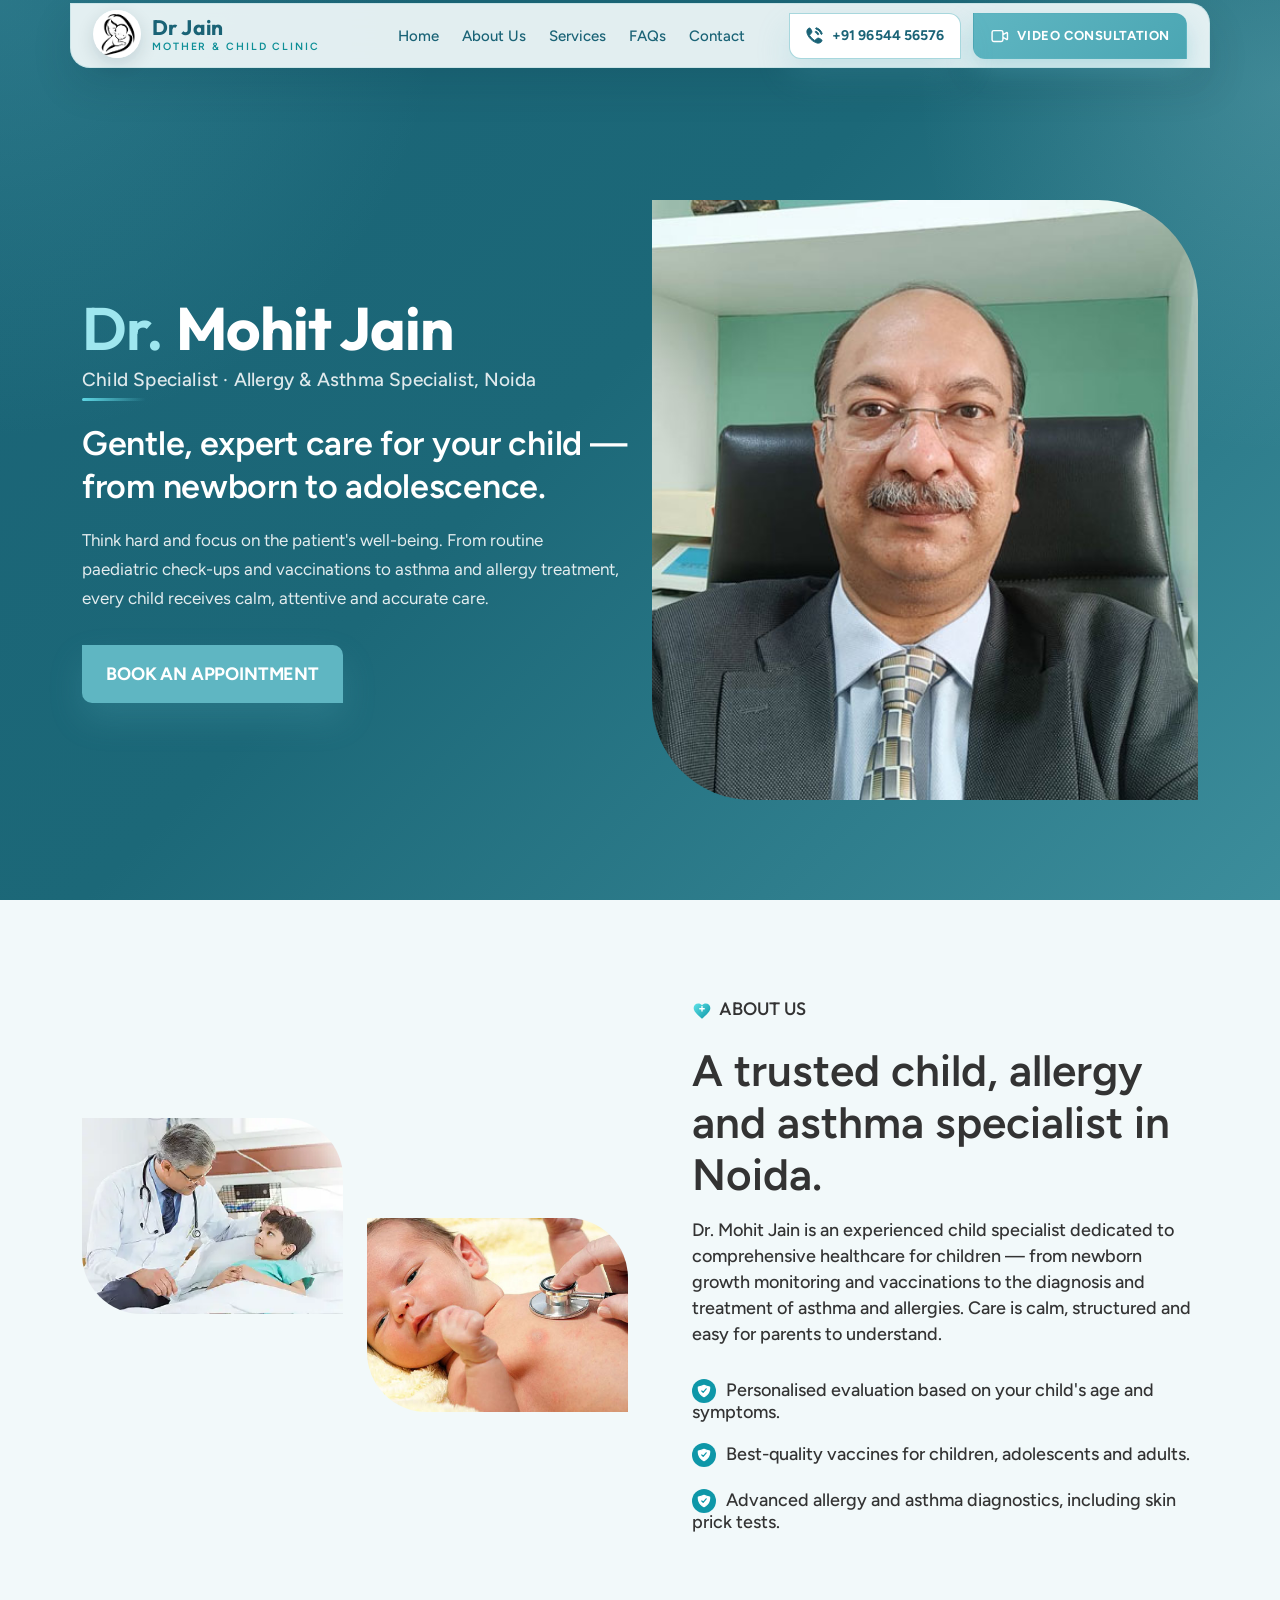
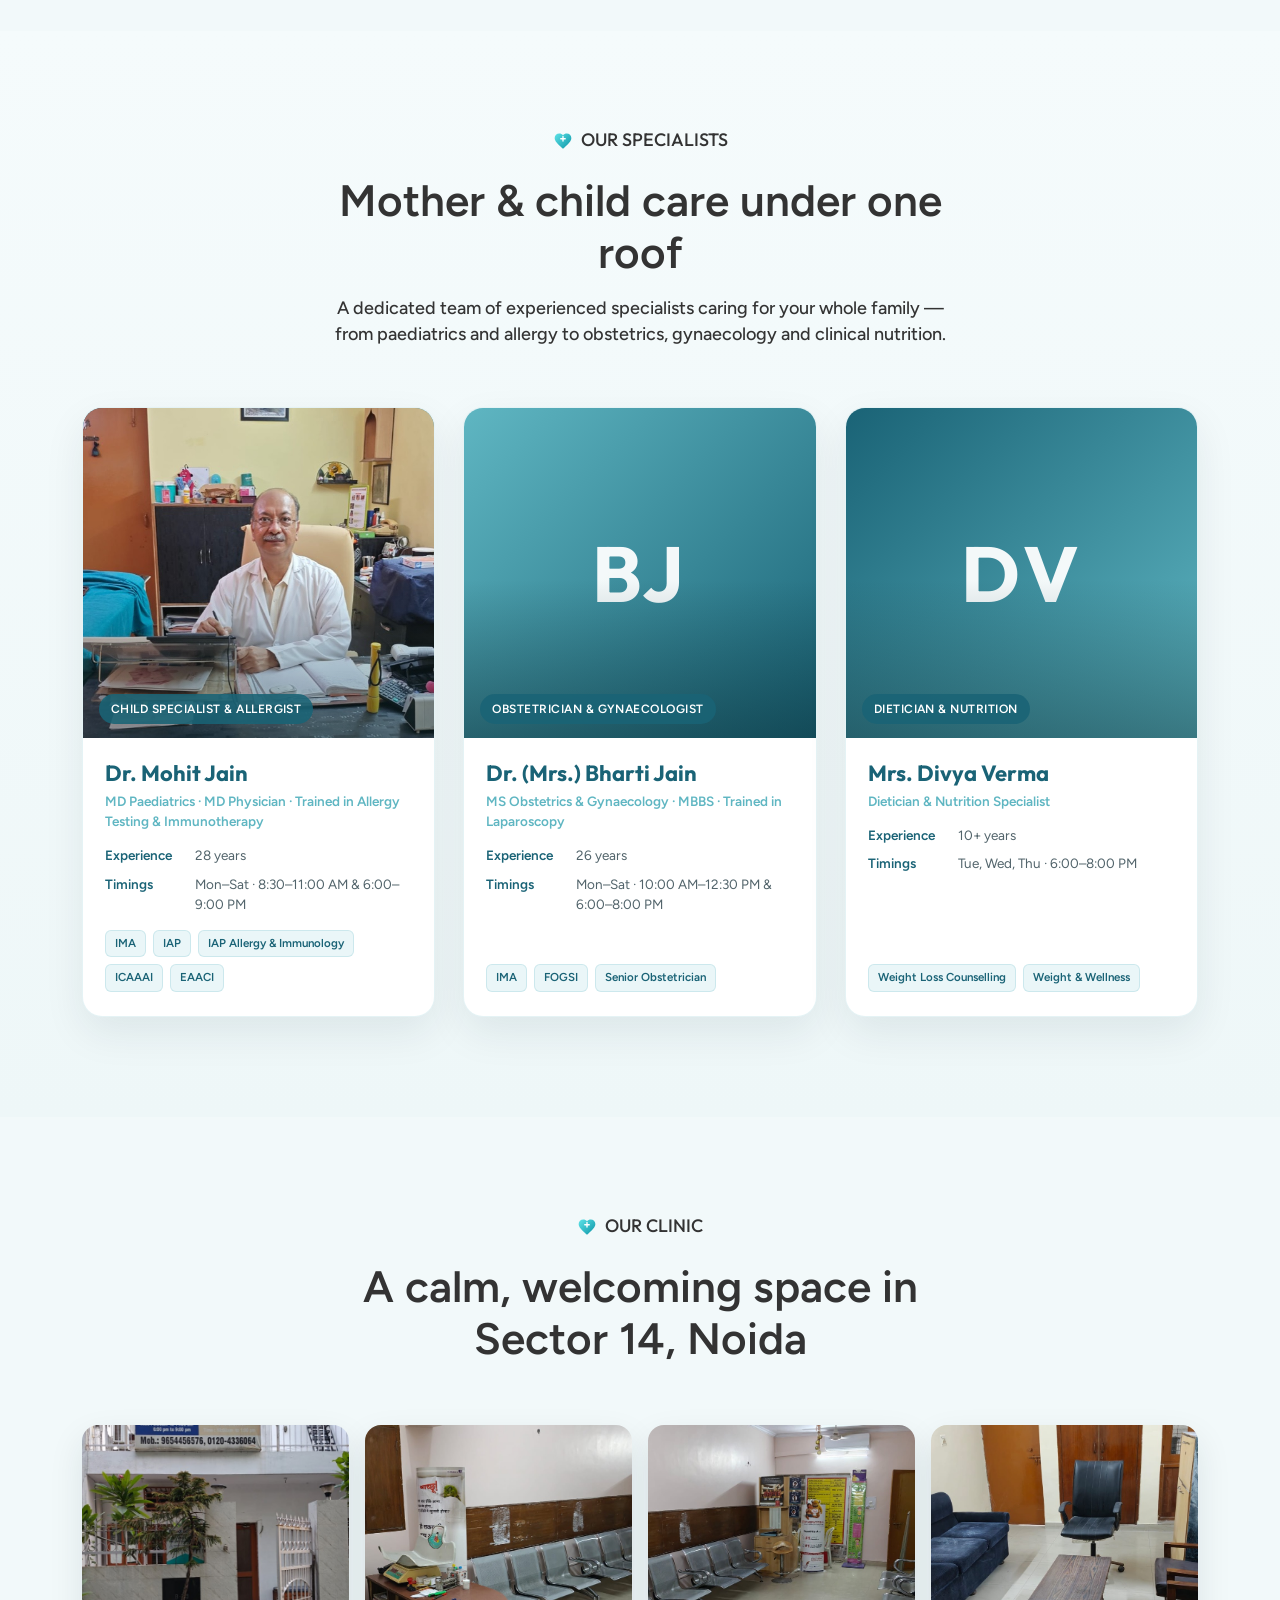
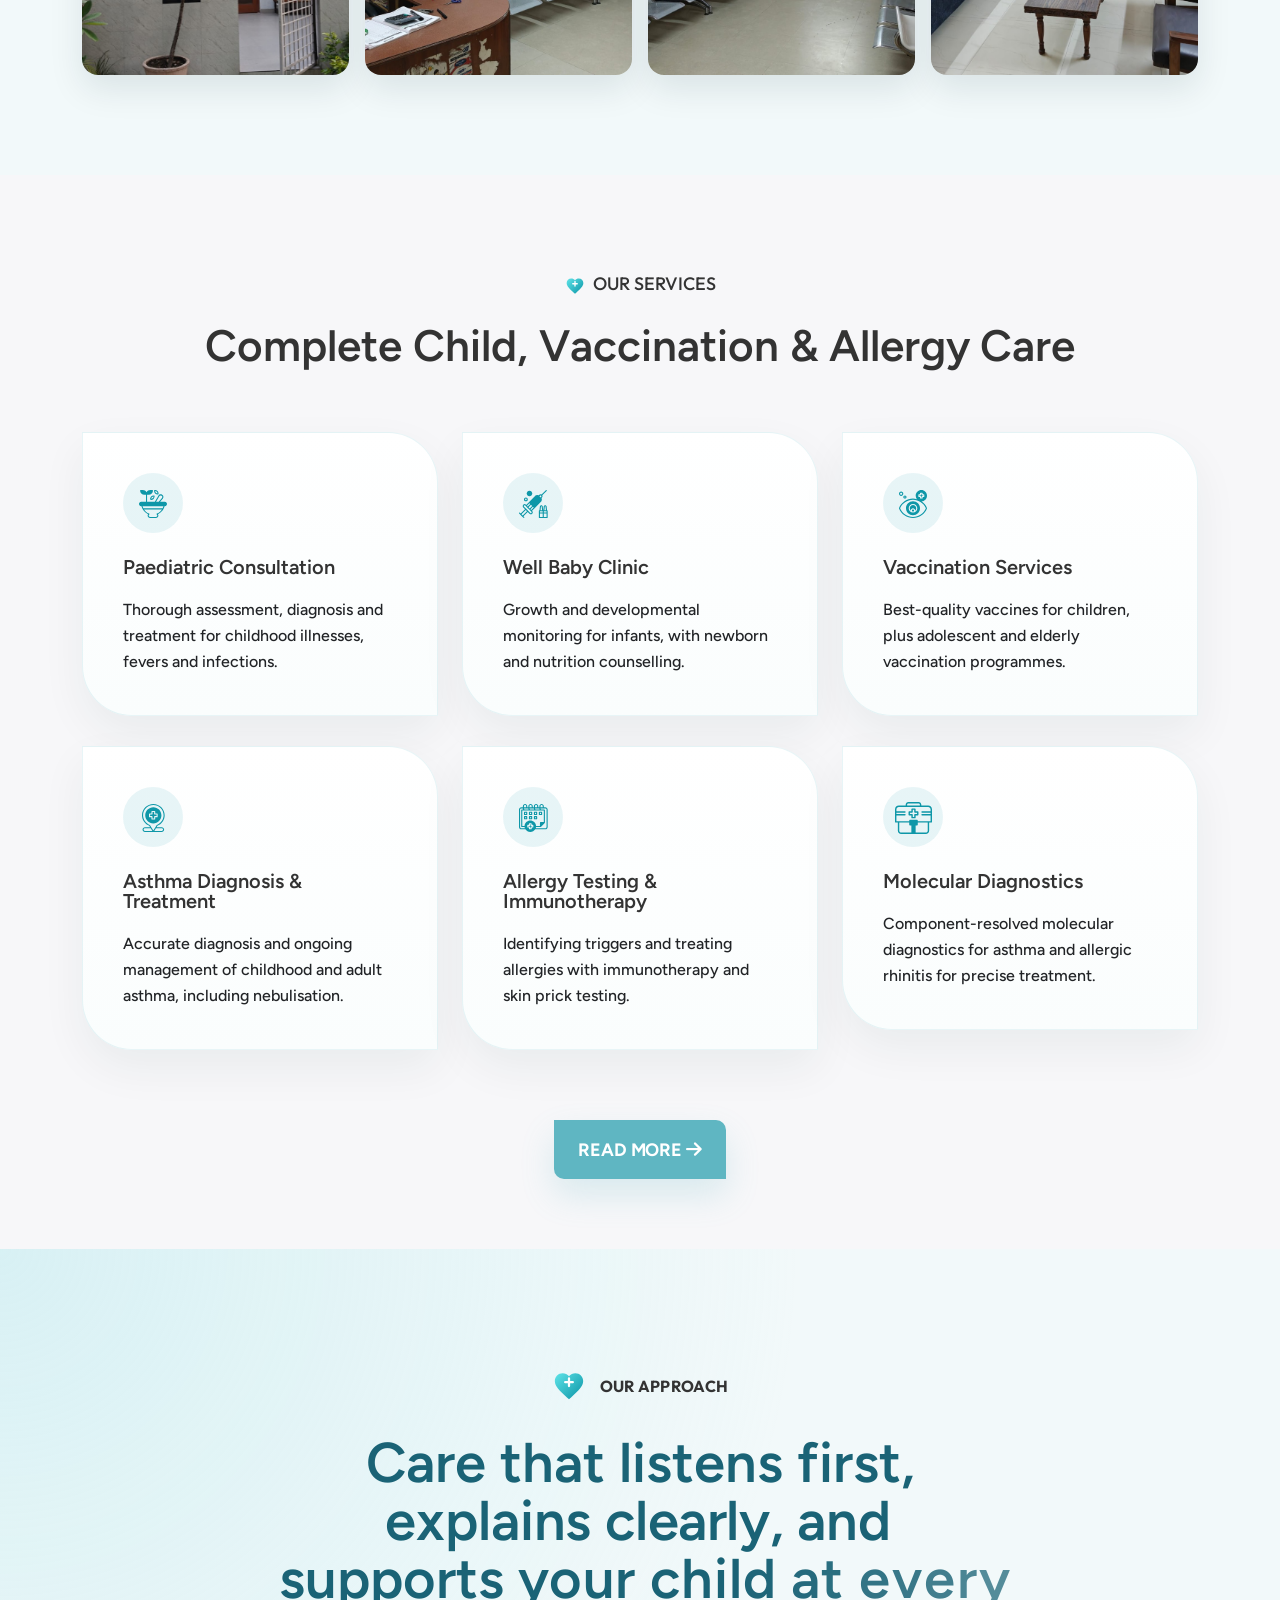
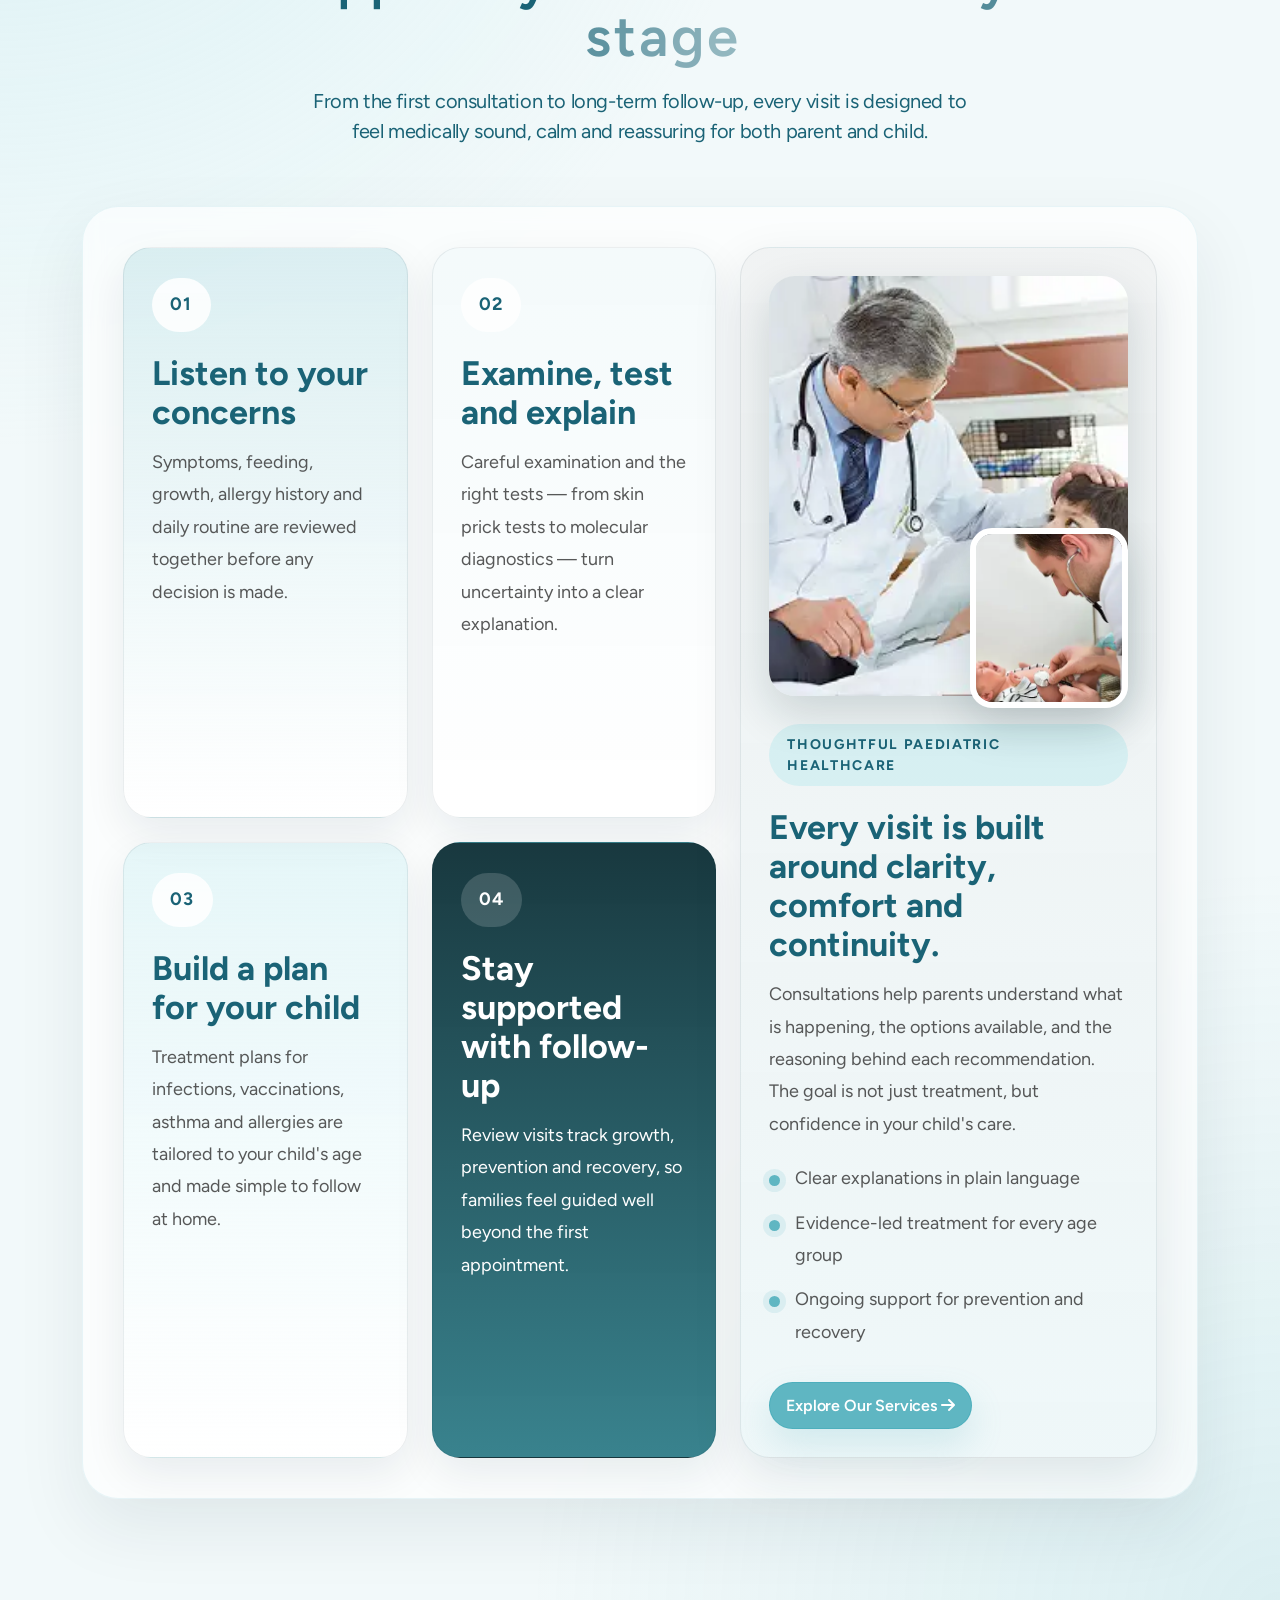
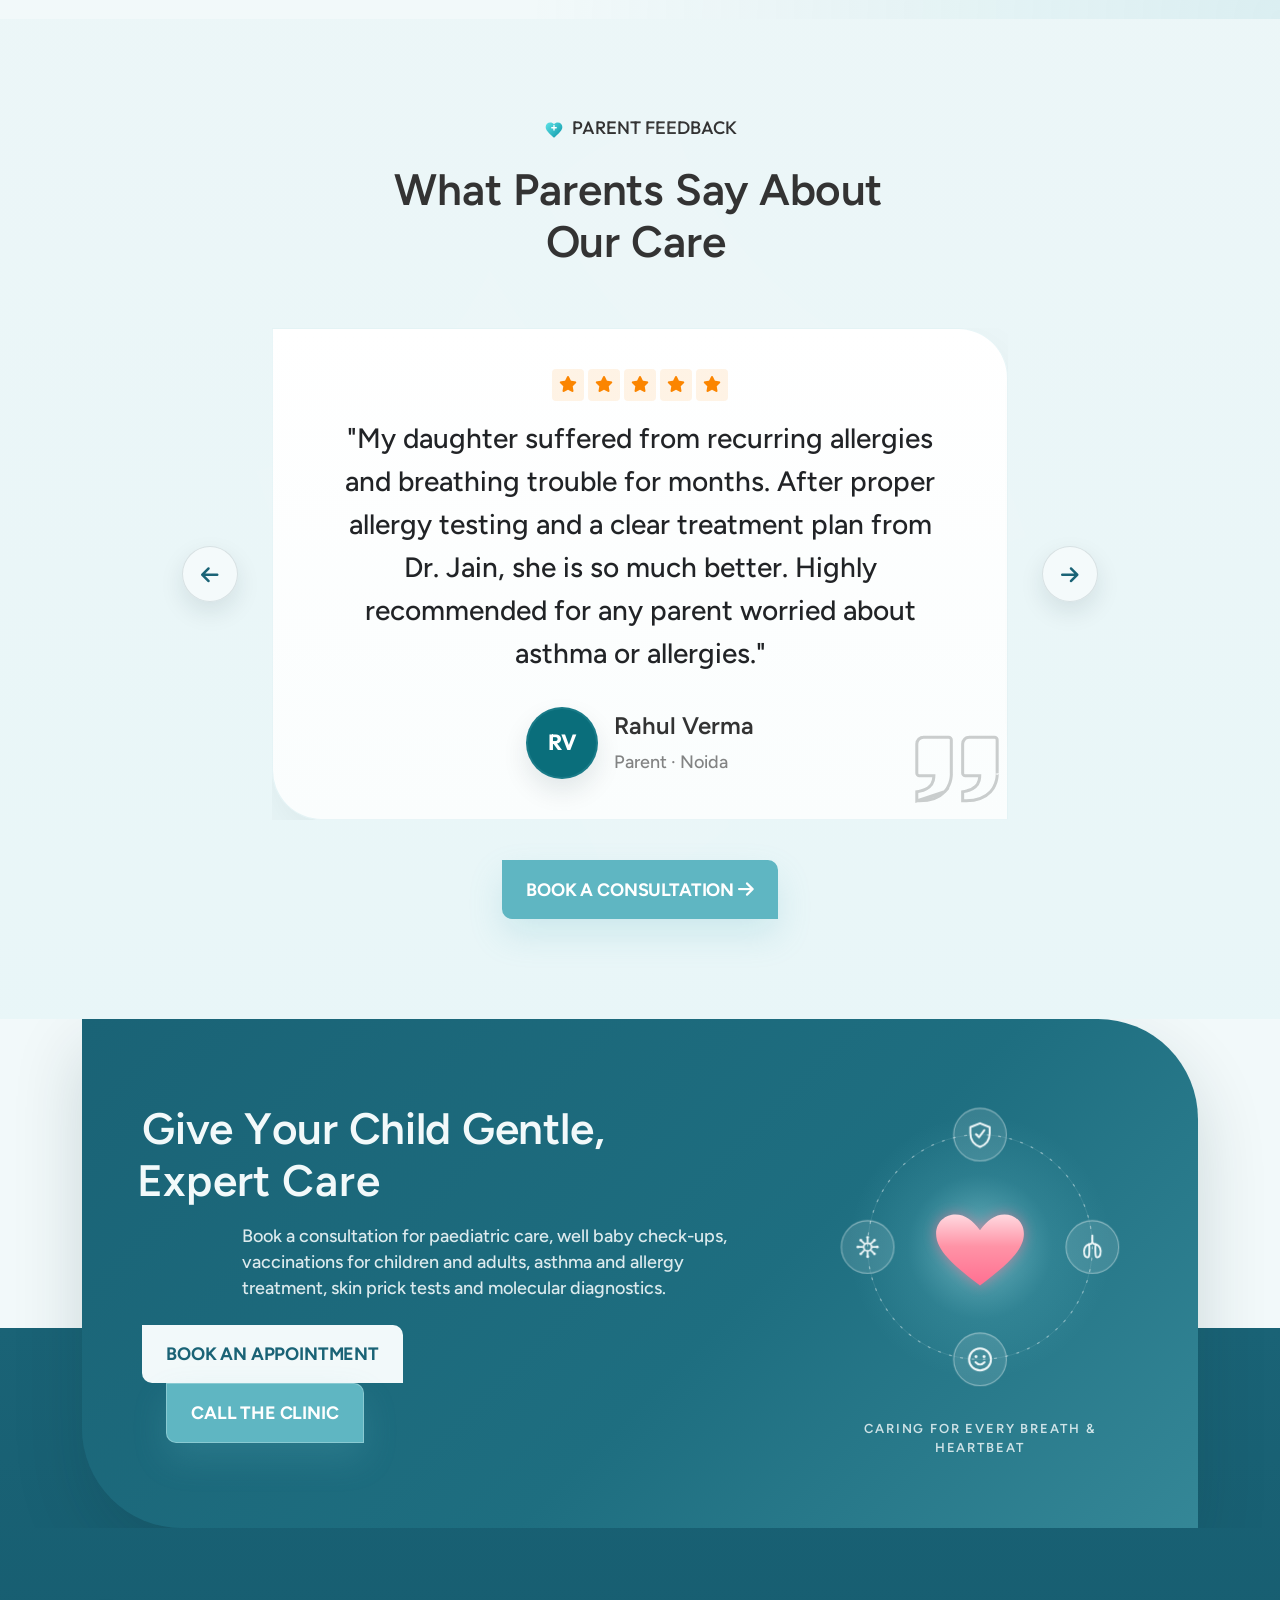
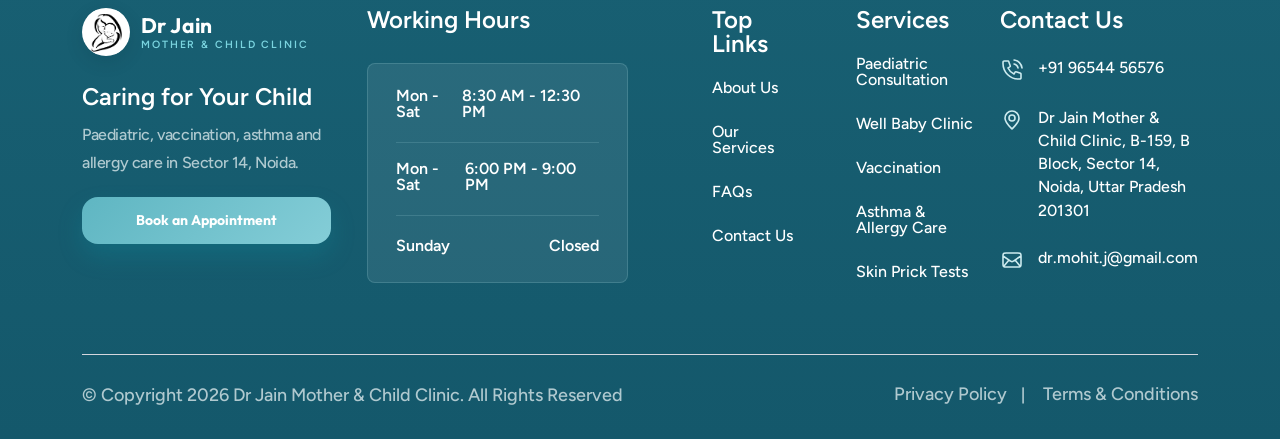
==== index.html @ f4f571fe "initial commit" ====
<!DOCTYPE html>
<html lang="en">

<head>
  <meta charset="UTF-8">
  <meta name="viewport" content="width=device-width, initial-scale=1.0">
  <title>Dr Jain Mother &amp; Child Clinic | Paediatric, Vaccination &amp; Allergy Care in Noida</title>
  <meta name="description" content="Dr Jain Mother &amp; Child Clinic, Sector 14 Noida — Dr. Mohit Jain, Child &amp; Allergy Specialist. Paediatric consultation, well baby clinic, child &amp; adult vaccination, asthma and allergy diagnosis, skin prick tests and molecular diagnostics.">

  <!--=====FAB ICON=======-->
  <link rel="icon" href="assets/img/logo/logo.jpeg" type="image/jpeg">

  <!--===== CSS LINK =======-->
  <link rel="stylesheet" href="assets/css/plugins/bootstrap.min.css">
  <link rel="stylesheet" href="assets/css/plugins/aos.css">
  <link rel="stylesheet" href="assets/css/plugins/fontawesome.css">
  <link rel="stylesheet" href="assets/css/plugins/magnific-popup.css">
  <link rel="stylesheet" href="assets/css/plugins/owlcarousel.min.css">
  <link rel="stylesheet" href="assets/css/plugins/sidebar.css">
  <link rel="stylesheet" href="assets/css/plugins/slick-slider.css">
  <link rel="stylesheet" href="assets/css/plugins/nice-select.css">
  <link rel="stylesheet" href="assets/css/plugins/swiper-bundle.css">
  <link rel="stylesheet" href="assets/css/main.css">

  <style>
    /* Refined hero typography (home page only) */
    .hero-header6--refined h5 {
      letter-spacing: 0.18em;
      opacity: 0.95;
    }
    .hero-name {
      display: block;
      margin: 0 0 6px;
      font-family: var(--ztc-family-font2), var(--ztc-family-font1);
      color: #ffffff;
      font-weight: 700;
      font-size: 60px;
      line-height: 1.05;
      letter-spacing: -1px;
    }
    .hero-name-prefix {
      font-weight: 600;
      color: #9fe7ef;
      margin-right: 0.22em;
    }
    .hero-name-tagline {
      display: block;
      margin: 0 0 4px;
      font-size: 19px;
      font-weight: 500;
      letter-spacing: 0.2px;
      color: rgba(255, 255, 255, 0.86);
    }
    .hero-accent-line {
      width: 64px;
      height: 3px;
      background: linear-gradient(90deg, #5fd6e3 0%, rgba(95, 214, 227, 0) 100%);
      border-radius: 3px;
      margin: 4px 0 22px;
    }
    .hero6-section-area .hero-header6 h2.hero-headline {
      font-size: 34px;
      line-height: 1.25;
      font-weight: 600;
      color: #ffffff;
      letter-spacing: -0.3px;
      max-width: 560px;
      margin-bottom: 18px;
    }
    .hero6-section-area .hero-header6 p.hero-mission {
      font-size: 17px;
      line-height: 1.7;
      color: rgba(255, 255, 255, 0.88);
      max-width: 540px;
      opacity: 1;
      font-weight: 400;
    }
    @media (max-width: 991px) {
      .hero-name { font-size: 48px; }
      .hero-name-tagline { font-size: 18px; }
      .hero6-section-area .hero-header6 h2.hero-headline { font-size: 30px; }
    }
    @media (max-width: 575px) {
      .hero-name { font-size: 40px; }
      .hero-name-tagline { font-size: 16px; }
      .hero6-section-area .hero-header6 h2.hero-headline { font-size: 27px; line-height: 1.3; }
    }

    /* Hide About Us clinic images on mobile/tablet (hero portrait stays visible) */
    @media (max-width: 991px) {
      .about-others-section-area .about-images-area6 {
        display: none !important;
      }
    }
  </style>

  <!--=====  JS SCRIPT LINK =======-->
  <script src="assets/js/plugins/jquery-3-7-1.min.js"></script>
</head>

<body>

  <!--===== PRELOADER STARTS =======-->
  <div class="cs_preloader">
    <div class="cs_preloader_in" aria-label="Loading">
      <div class="cs_loader_logo_wrap">
        <span class="cs_loader_ring cs_loader_ring_one"></span>
        <span class="cs_loader_ring cs_loader_ring_two"></span>
        <div class="cs_loader_logo_box">
          <img src="assets/img/logo/logo.jpeg" alt="Dr Jain Mother & Child Clinic logo">
        </div>
      </div>
      <div class="cs_loader_signature" aria-hidden="true">
        <span class="cs_loader_signature_bar cs_loader_signature_bar_one"></span>
        <span class="cs_loader_signature_bar cs_loader_signature_bar_two"></span>
        <span class="cs_loader_signature_bar cs_loader_signature_bar_three"></span>
        <span class="cs_loader_signature_bar cs_loader_signature_bar_four"></span>
        <span class="cs_loader_signature_bar cs_loader_signature_bar_five"></span>
      </div>
      <div class="cs_loader_text">Loading<span></span></div>
    </div>
  </div>
  <!--===== PRELOADER ENDS =======-->

  <!--===== PROGRESS STARTS=======-->
  <div class="paginacontainer">
    <div class="progress-wrap">
      <svg class="progress-circle svg-content" width="100%" height="100%" viewBox="-1 -1 102 102">
        <path d="M50,1 a49,49 0 0,1 0,98 a49,49 0 0,1 0,-98" />
      </svg>
    </div>
  </div>
  <!--===== PROGRESS ENDS=======-->

  <!--=====HEADER START=======-->
  <header class="homepage6-body">
    <div id="vl-header-sticky" class="vl-header-area vl-transparent-header">
      <div class="container">
        <div class="row align-items-center row-bg1">
          <div class="col-lg-2 col-md-6 col-6">
            <div class="vl-logo">
              <a href="index.html" class="djmc-brand"><span class="djmc-brand-mark"><img src="assets/img/logo/logo.jpeg" alt="Dr Jain Mother & Child Clinic"></span><span class="djmc-brand-text"><strong>Dr Jain</strong><small>Mother &amp; Child Clinic</small></span></a>
            </div>
          </div>
          <div class="col-lg-7 d-none d-lg-block">
            <div class="vl-main-menu text-center">
              <nav class="vl-mobile-menu-active">
                <ul>
                  <li class="has-dropdown">
                    <a href="index.html">Home</a>
                  </li>
                  <li class="has-dropdown">
                    <a href="about.html">About Us</a>
                  </li>
                  <li class="has-dropdown">
                    <a href="services.html">Services</a>
                  </li>
                  <li class="has-dropdown">
                    <a href="faq.html">FAQs</a>
                  </li>
                  <li class="has-dropdown">
                    <a href="contact.html">Contact</a>
                  </li>
                </ul>
              </nav>
            </div>
          </div>
          <div class="col-lg-3 col-md-6 col-6">
            <div class="vl-hero-btn d-none d-lg-block text-end">
              <div class="btn-area1">
                <a href="contact.html" class="vl-btn-video" aria-label="Book a Video Consultation" title="Book a Video Consultation"><svg xmlns="http://www.w3.org/2000/svg" width="20" height="20" viewBox="0 0 24 24" fill="none"><path d="M15.5 10.5l4.4-2.55c.46-.27 1.05.06 1.05.6v6.9c0 .54-.59.87-1.05.6L15.5 13.5m-11 5h9a2 2 0 0 0 2-2v-9a2 2 0 0 0-2-2h-9a2 2 0 0 0-2 2v9a2 2 0 0 0 2 2Z" stroke="currentColor" stroke-width="1.7" stroke-linecap="round" stroke-linejoin="round"/></svg><span class="vl-btn-video-txt">Video Consultation</span></a>
                <a href="tel:+919654456576" class="vl-btn7"><svg xmlns="http://www.w3.org/2000/svg" width="20"
                    height="20" viewBox="0 0 20 20" fill="none">
                    <g clip-path="url(#clip0_5832_90599)">
                      <path
                        d="M4.32688 1.17695C4.79912 1.27456 5.1752 1.59185 5.40887 2.01104L6.15321 3.34641C6.42738 3.83825 6.65811 4.25215 6.80878 4.61195C6.96862 4.99364 7.06355 5.37002 7.02016 5.78615C6.97676 6.20229 6.80622 6.55099 6.57107 6.89148C6.3494 7.21245 6.03823 7.56985 5.66848 7.99454L4.57431 9.25135C4.37824 9.4766 4.2802 9.58919 4.27124 9.72994C4.26228 9.87069 4.34263 9.99094 4.50333 10.2314C5.87299 12.2806 7.71894 14.1272 9.76983 15.498C10.0103 15.6587 10.1305 15.739 10.2712 15.7301C10.412 15.7211 10.5247 15.6231 10.7498 15.427L12.0067 14.3328C12.4314 13.963 12.7888 13.6519 13.1098 13.4302C13.4502 13.195 13.799 13.0245 14.2151 12.9811C14.6312 12.9377 15.0077 13.0327 15.3893 13.1925C15.7491 13.3432 16.163 13.5739 16.6547 13.848L17.9902 14.5924C18.4094 14.8261 18.7267 15.2022 18.8243 15.6744C18.9229 16.1515 18.7775 16.6312 18.4562 17.0254C17.2904 18.4557 15.4227 19.3664 13.4633 18.9711C12.259 18.7282 11.0707 18.3234 9.63342 17.4992C6.74558 15.843 4.15636 13.2524 2.50212 10.3679C1.67786 8.9306 1.2731 7.74232 1.03015 6.53794C0.634898 4.57858 1.54559 2.71085 2.9759 1.5451C3.37009 1.22381 3.84971 1.07834 4.32688 1.17695Z"
                        fill="white" />
                      <path fill-rule="evenodd" clip-rule="evenodd"
                        d="M11.3045 1.54C11.432 1.0978 11.894 0.842779 12.3362 0.970388C15.559 1.90041 18.0973 4.43862 19.0275 7.66132C19.155 8.1035 18.9 8.56545 18.4579 8.69304C18.0157 8.8207 17.5537 8.5657 17.4261 8.1235C16.6548 5.45101 14.5466 3.34295 11.874 2.57171C11.4319 2.4441 11.1769 1.98219 11.3045 1.54ZM10.793 5.47187C10.973 5.04825 11.4622 4.85066 11.8859 5.03055C13.2706 5.6186 14.3793 6.72725 14.9673 8.11199C15.1472 8.53562 14.9496 9.02487 14.526 9.20479C14.1024 9.38462 13.6131 9.18704 13.4332 8.76345C13.014 7.77614 12.2217 6.9839 11.2344 6.56463C10.8108 6.38474 10.6132 5.8955 10.793 5.47187Z"
                        fill="white" />
                    </g>
                    <defs>
                      <clipPath id="clip0_5832_90599">
                        <rect width="20" height="20" fill="white" />
                      </clipPath>
                    </defs>
                  </svg>+91 96544 56576</a>
              </div>
            </div>
            <div class="vl-header-action-item d-block d-lg-none">
              <button type="button" class="vl-offcanvas-toggle">
                <i class="fa-solid fa-bars-staggered"></i>
              </button>
            </div>
          </div>
        </div>
      </div>
    </div>
  </header>

  <div class="header-search-form-wrapper">
    <div class="tx-search-close tx-close"><i class="fa-solid fa-xmark"></i></div>
    <div class="header-search-container">
      <form role="search" class="search-form">
        <input type="search" class="search-field" placeholder="Search..." value="" name="s">
        <button type="submit" class="search-submit"><svg xmlns="http://www.w3.org/2000/svg" width="19" height="18"
            viewBox="0 0 19 18" fill="none">
            <path
              d="M14.3865 12.4626L17.5986 15.6746L16.5379 16.7353L13.3259 13.5233C12.171 14.4473 10.7063 15 9.11328 15C5.38728 15 2.36328 11.976 2.36328 8.25C2.36328 4.524 5.38728 1.5 9.11328 1.5C12.8393 1.5 15.8633 4.524 15.8633 8.25C15.8633 9.843 15.3105 11.3077 14.3865 12.4626ZM12.8818 11.9061C13.7989 10.9609 14.3633 9.6717 14.3633 8.25C14.3633 5.34938 12.0139 3 9.11328 3C6.21266 3 3.86328 5.34938 3.86328 8.25C3.86328 11.1506 6.21266 13.5 9.11328 13.5C10.535 13.5 11.8242 12.9356 12.7694 12.0185L12.8818 11.9061Z"
              fill="#06030E" />
          </svg></button>
      </form>
    </div>
  </div>
  <div class="body-overlay"></div>
  <!--=====HEADER END =======-->

  <!--===== MOBILE HEADER STARTS =======-->
  <div class="homepage6-body">
    <div class="vl-offcanvas">
      <div class="vl-offcanvas-wrapper">
        <div class="vl-offcanvas-header d-flex justify-content-between align-items-center mb-90">
          <div class="vl-offcanvas-logo">
            <a href="index.html" class="djmc-brand"><span class="djmc-brand-mark"><img src="assets/img/logo/logo.jpeg" alt="Dr Jain Mother & Child Clinic"></span><span class="djmc-brand-text"><strong>Dr Jain</strong><small>Mother &amp; Child Clinic</small></span></a>
          </div>
          <div class="vl-offcanvas-close">
            <button class="vl-offcanvas-close-toggle"><i class="fa-solid fa-xmark"></i></button>
          </div>
        </div>

        <div class="vl-offcanvas-menu d-lg-none mb-40">
          <nav></nav>
        </div>

        <div class="space20"></div>
        <div class="vl-offcanvas-info">
          <h3 class="vl-offcanvas-sm-title">Contact Us</h3>
          <div class="space20"></div>
          <span><a href="mailto:dr.mohit.j@gmail.com"><i class="fa-regular fa-envelope"></i> dr.mohit.j@gmail.com</a></span>
          <span><a href="tel:+919654456576"><i class="fa-solid fa-phone"></i> +91 96544 56576</a></span>
          <span><a href="#"><i class="fa-solid fa-location-dot"></i> B-159, B Block, Sector 14, Noida, Uttar Pradesh 201301</a></span>
        </div>
        <div class="jyoti-community-card">
          <h3>Book an Appointment</h3>
          <p>Caring paediatric, vaccination and allergy treatment for your family.</p>
          <a href="contact.html" class="jyoti-community-btn">Schedule a Visit</a>
        </div>
      </div>
    </div>
    <div class="vl-offcanvas-overlay"></div>
  </div>
  <!--===== MOBILE HEADER STARTS =======-->

  <!--===== HERO AREA STARTS =======-->
  <div class="hero6-section-area">
    <div class="container">
      <div class="row align-items-center">
        <div class="col-lg-6">
          <div class="hero-header6 hero-header6--refined">
            <h1 class="hero-name" data-aos="fade-up" data-aos-duration="800">
              <span class="hero-name-prefix">Dr.</span>Mohit Jain
            </h1>
            <span class="hero-name-tagline" data-aos="fade-up" data-aos-duration="850">Child Specialist · Allergy &amp; Asthma Specialist, Noida</span>
            <div class="hero-accent-line" data-aos="fade-right" data-aos-duration="900"></div>
            <h2 class="hero-headline text-anime-style-3">Gentle, expert care for your child — from newborn to adolescence.</h2>
            <p class="hero-mission" data-aos="fade-left" data-aos-duration="900">Think hard and focus on the patient's well-being. From routine paediatric check-ups and vaccinations to asthma and allergy treatment, every child receives calm, attentive and accurate care.</p>
            <div class="space32"></div>
            <div class="btn-area1" data-aos="fade-left" data-aos-duration="1000">
              <a href="contact.html" class="vl-btn7">Book an Appointment</a>
            </div>
          </div>
        </div>

        <div class="col-lg-6">
          <div class="hero-shape-area">
            <img src="assets/img/elements/elements25.png" alt="" class="elements25">
            <div class="hero8-single-image">
              <img src="assets/img/all-images/dr-jain/about1.webp" alt="Dr. Mohit Jain — Child &amp; Allergy Specialist, Noida" style="height:600px; width:100%; object-fit:cover; object-position:center top; border-radius:0 100px 0 100px;">
            </div>
          </div>
        </div>
      </div>
    </div>
  </div>
  <!--===== HERO AREA ENDS =======-->

  <!--===== ABOUT AREA STARTS =======-->
  <div class="about-others-section-area sp1">
    <div class="container">
      <div class="row align-items-center">
        <div class="col-lg-6">
          <div class="about-images-area6">
            <div class="row">
              <div class="col-lg-6 col-md-6">
                <div class="img1">
                  <div class="img reveal">
                    <img src="assets/img/all-images/dr-jain/img2.webp" alt="Dr. Mohit Jain reassuring a young patient">
                  </div>
                </div>
              </div>

              <div class="col-lg-6 col-md-6">
                <div class="space100"></div>
                <div class="img2 reveal image-anime">
                  <img src="assets/img/all-images/dr-jain/service2.webp" alt="Newborn examination at the well baby clinic">
                </div>
              </div>
            </div>
          </div>
        </div>
        <div class="col-lg-6">
          <div class="heading6">
            <h5 class="vl-section-subtitle"><img src="assets/img/icons/section-mark.svg" alt=""> About Us</h5>
            <div class="space24"></div>
            <h2 class="vl-section-title text-anime-style-3">A trusted child, allergy and asthma specialist in Noida.</h2>
            <div class="space16"></div>
            <p data-aos="fade-left" data-aos-duration="900">Dr. Mohit Jain is an experienced child specialist dedicated
              to comprehensive healthcare for children — from newborn growth monitoring and vaccinations to the
              diagnosis and treatment of asthma and allergies. Care is calm, structured and easy for parents to
              understand.</p>
            <div class="space10"></div>
            <ul data-aos="fade-left" data-aos-duration="1000">
              <li><img src="assets/img/icons/about-icons1.svg" alt=""> Personalised evaluation based on your child's
                age and symptoms.</li>
              <li><img src="assets/img/icons/about-icons1.svg" alt=""> Best-quality vaccines for children, adolescents
                and adults.</li>
              <li><img src="assets/img/icons/about-icons1.svg" alt=""> Advanced allergy and asthma diagnostics, including
                skin prick tests.</li>
            </ul>
          </div>
        </div>
      </div>
    </div>
  </div>
  <!--===== ABOUT AREA ENDS =======-->

  <!--===== OUR SPECIALISTS STARTS =======-->
  <div class="djmc-team-section sp1">
    <div class="container">
      <div class="row">
        <div class="col-lg-7 m-auto">
          <div class="heading6 text-center space-margin60">
            <h5 class="vl-section-subtitle"><img src="assets/img/icons/section-mark.svg" alt=""> Our Specialists</h5>
            <div class="space24"></div>
            <h2 class="vl-section-title text-anime-style-3">Mother &amp; child care under one roof</h2>
            <div class="space16"></div>
            <p data-aos="fade-up" data-aos-duration="900">A dedicated team of experienced specialists caring for your whole family — from paediatrics and allergy to obstetrics, gynaecology and clinical nutrition.</p>
          </div>
        </div>
      </div>
      <div class="djmc-team-grid">
        <div class="djmc-team-card" data-aos="fade-up" data-aos-duration="700">
          <div class="djmc-team-media">
            <img src="assets/img/all-images/dr-jain/team/dr-mohit-jain.jpg" alt="Dr. Mohit Jain — Senior Child Specialist &amp; Allergist, Noida">
            <span class="djmc-team-role">Child Specialist &amp; Allergist</span>
          </div>
          <div class="djmc-team-body">
            <h4>Dr. Mohit Jain</h4>
            <p class="djmc-team-qual">MD Paediatrics · MD Physician · Trained in Allergy Testing &amp; Immunotherapy</p>
            <div class="djmc-team-meta">
              <div><strong>Experience</strong><span>28 years</span></div>
              <div><strong>Timings</strong><span>Mon–Sat · 8:30–11:00 AM &amp; 6:00–9:00 PM</span></div>
            </div>
            <div class="djmc-team-chips">
              <span>IMA</span><span>IAP</span><span>IAP Allergy &amp; Immunology</span><span>ICAAAI</span><span>EAACI</span>
            </div>
          </div>
        </div>

        <div class="djmc-team-card djmc-team-card--alt" data-aos="fade-up" data-aos-duration="850">
          <div class="djmc-team-media">
            <div class="djmc-team-monogram"><span>BJ</span></div>
            <span class="djmc-team-role">Obstetrician &amp; Gynaecologist</span>
          </div>
          <div class="djmc-team-body">
            <h4>Dr. (Mrs.) Bharti Jain</h4>
            <p class="djmc-team-qual">MS Obstetrics &amp; Gynaecology · MBBS · Trained in Laparoscopy</p>
            <div class="djmc-team-meta">
              <div><strong>Experience</strong><span>26 years</span></div>
              <div><strong>Timings</strong><span>Mon–Sat · 10:00 AM–12:30 PM &amp; 6:00–8:00 PM</span></div>
            </div>
            <div class="djmc-team-chips">
              <span>IMA</span><span>FOGSI</span><span>Senior Obstetrician</span>
            </div>
          </div>
        </div>

        <div class="djmc-team-card" data-aos="fade-up" data-aos-duration="1000">
          <div class="djmc-team-media">
            <div class="djmc-team-monogram"><span>DV</span></div>
            <span class="djmc-team-role">Dietician &amp; Nutrition</span>
          </div>
          <div class="djmc-team-body">
            <h4>Mrs. Divya Verma</h4>
            <p class="djmc-team-qual">Dietician &amp; Nutrition Specialist</p>
            <div class="djmc-team-meta">
              <div><strong>Experience</strong><span>10+ years</span></div>
              <div><strong>Timings</strong><span>Tue, Wed, Thu · 6:00–8:00 PM</span></div>
            </div>
            <div class="djmc-team-chips">
              <span>Weight Loss Counselling</span><span>Weight &amp; Wellness</span>
            </div>
          </div>
        </div>
      </div>
    </div>
  </div>
  <!--===== OUR SPECIALISTS ENDS =======-->

  <!--===== OUR CLINIC GALLERY STARTS =======-->
  <div class="sp1">
    <div class="container">
      <div class="row">
        <div class="col-lg-7 m-auto">
          <div class="heading6 text-center space-margin60">
            <h5 class="vl-section-subtitle"><img src="assets/img/icons/section-mark.svg" alt=""> Our Clinic</h5>
            <div class="space24"></div>
            <h2 class="vl-section-title text-anime-style-3">A calm, welcoming space in Sector 14, Noida</h2>
          </div>
        </div>
      </div>
      <div class="djmc-gallery-grid">
        <div class="djmc-gallery-item" data-aos="zoom-in" data-aos-duration="700"><img src="assets/img/all-images/dr-jain/clinic/clinic-building.jpg" alt="Dr Jain Mother &amp; Child Clinic building in Sector 14, Noida"></div>
        <div class="djmc-gallery-item" data-aos="zoom-in" data-aos-duration="800"><img src="assets/img/all-images/dr-jain/clinic/clinic-reception.jpg" alt="Clinic reception and consultation desk"></div>
        <div class="djmc-gallery-item" data-aos="zoom-in" data-aos-duration="900"><img src="assets/img/all-images/dr-jain/clinic/clinic-waiting.jpg" alt="Comfortable patient waiting area"></div>
        <div class="djmc-gallery-item" data-aos="zoom-in" data-aos-duration="1000"><img src="assets/img/all-images/dr-jain/clinic/clinic-consult.jpg" alt="Consultation room at the clinic"></div>
      </div>
    </div>
  </div>
  <!--===== OUR CLINIC GALLERY ENDS =======-->

  <!--===== SERVICE AREA STARTS =======-->
  <div class="service8-scetion-area sp2">
    <div class="container">
      <div class="row">
        <div class="col-lg-12 m-auto">
          <div class="heading6 text-center space-margin60">
            <h5 class="vl-section-subtitle"><img src="assets/img/icons/section-mark.svg" alt=""> Our Services</h5>
            <div class="space24"></div>
            <h2 class="vl-section-title text-anime-style-3 djmc-title-nowrap">Complete Child, Vaccination &amp; Allergy Care</h2>
          </div>
        </div>
      </div>

      <div class="row">
        <div class="col-lg-4 col-md-6" data-aos="zoom-in-up" data-aos-duration="700">
          <div class="service8-boxarea">
            <div class="icons">
              <img src="assets/img/icons/service25.svg" alt="">
            </div>
            <div class="space24"></div>
            <a href="services.html" class="title">Paediatric Consultation</a>
            <div class="space16"></div>
            <p>Thorough assessment, diagnosis and treatment for childhood illnesses, fevers and infections.</p>
          </div>
        </div>

        <div class="col-lg-4 col-md-6" data-aos="zoom-in-up" data-aos-duration="800">
          <div class="service8-boxarea">
            <div class="icons">
              <img src="assets/img/icons/service26.svg" alt="">
            </div>
            <div class="space24"></div>
            <a href="services.html" class="title">Well Baby Clinic</a>
            <div class="space16"></div>
            <p>Growth and developmental monitoring for infants, with newborn and nutrition counselling.</p>
          </div>
        </div>

        <div class="col-lg-4 col-md-6" data-aos="zoom-in-up" data-aos-duration="900">
          <div class="service8-boxarea">
            <div class="icons">
              <img src="assets/img/icons/service27.svg" alt="">
            </div>
            <div class="space24"></div>
            <a href="services.html" class="title">Vaccination Services</a>
            <div class="space16"></div>
            <p>Best-quality vaccines for children, plus adolescent and elderly vaccination programmes.</p>
          </div>
        </div>

        <div class="col-lg-4 col-md-6" data-aos="zoom-in-up" data-aos-duration="1000">
          <div class="service8-boxarea">
            <div class="icons">
              <img src="assets/img/icons/service28.svg" alt="">
            </div>
            <div class="space24"></div>
            <a href="services.html" class="title">Asthma Diagnosis &amp; Treatment</a>
            <div class="space16"></div>
            <p>Accurate diagnosis and ongoing management of childhood and adult asthma, including nebulisation.</p>
          </div>
        </div>

        <div class="col-lg-4 col-md-6" data-aos="zoom-in-up" data-aos-duration="1100">
          <div class="service8-boxarea">
            <div class="icons">
              <img src="assets/img/icons/service29.svg" alt="">
            </div>
            <div class="space24"></div>
            <a href="services.html" class="title">Allergy Testing &amp; Immunotherapy</a>
            <div class="space16"></div>
            <p>Identifying triggers and treating allergies with immunotherapy and skin prick testing.</p>
          </div>
        </div>

        <div class="col-lg-4 col-md-6" data-aos="zoom-in-up" data-aos-duration="1200">
          <div class="service8-boxarea">
            <div class="icons">
              <img src="assets/img/icons/service30.svg" alt="">
            </div>
            <div class="space24"></div>
            <a href="services.html" class="title">Molecular Diagnostics</a>
            <div class="space16"></div>
            <p>Component-resolved molecular diagnostics for asthma and allergic rhinitis for precise treatment.</p>
          </div>
        </div>
      </div>

      <div class="row">
        <div class="col-lg-12 text-center">
          <div class="space40"></div>
          <div class="btn-area1" data-aos="fade-up" data-aos-duration="900">
            <a href="services.html" class="vl-btn7">Read More <i class="fa-solid fa-arrow-right"></i></a>
          </div>
        </div>
      </div>
    </div>
  </div>
  <!--===== SERVICE AREA ENDS =======-->



  <div class="jyoti-home-process sp6">
    <div class="container">
      <div class="row">
        <div class="col-lg-8 m-auto">
          <div class="heading4 text-center space-margin60">
            <h5 class="vl-section-subtitle"><img src="assets/img/icons/section-mark.svg" alt=""> Our Approach</h5>
            <div class="space24"></div>
            <h2 class="vl-section-title text-anime-style-3">
              Care that listens first, explains clearly, and supports your child at every stage
            </h2>
            <div class="space20"></div>
            <p class="jyoti-home-process-intro">
              From the first consultation to long-term follow-up, every visit is designed to feel medically sound,
              calm and reassuring for both parent and child.
            </p>
          </div>
        </div>
      </div>

      <div class="jyoti-home-process-shell">
        <div class="row g-4 align-items-stretch">
          <div class="col-lg-7">
            <div class="jyoti-home-process-grid">
              <div class="jyoti-home-process-card jyoti-home-process-card--sage" data-aos="fade-up"
                data-aos-duration="800">
                <span class="jyoti-home-process-number">01</span>
                <h3>Listen to your concerns</h3>
                <p>Symptoms, feeding, growth, allergy history and daily routine are reviewed together before any
                  decision is made.</p>
              </div>
              <div class="jyoti-home-process-card jyoti-home-process-card--ivory" data-aos="fade-up"
                data-aos-duration="900">
                <span class="jyoti-home-process-number">02</span>
                <h3>Examine, test and explain</h3>
                <p>Careful examination and the right tests — from skin prick tests to molecular diagnostics — turn
                  uncertainty into a clear explanation.</p>
              </div>
              <div class="jyoti-home-process-card jyoti-home-process-card--blush" data-aos="fade-up"
                data-aos-duration="1000">
                <span class="jyoti-home-process-number">03</span>
                <h3>Build a plan for your child</h3>
                <p>Treatment plans for infections, vaccinations, asthma and allergies are tailored to your child's age
                  and made simple to follow at home.</p>
              </div>
              <div class="jyoti-home-process-card jyoti-home-process-card--plum" data-aos="fade-up"
                data-aos-duration="1100">
                <span class="jyoti-home-process-number">04</span>
                <h3>Stay supported with follow-up</h3>
                <p>Review visits track growth, prevention and recovery, so families feel guided well beyond the first
                  appointment.</p>
              </div>
            </div>
          </div>

          <div class="col-lg-5" data-aos="fade-left" data-aos-duration="1200">
            <div class="jyoti-home-process-feature">
              <div class="jyoti-home-process-media">
                <img src="assets/img/all-images/dr-jain/img2.webp"
                  alt="Dr. Mohit Jain comforting a child during consultation" class="jyoti-home-process-media-main">
                <img src="assets/img/all-images/dr-jain/service1.webp"
                  alt="Paediatric examination of a baby" class="jyoti-home-process-media-accent">
              </div>
              <div class="jyoti-home-process-copy">
                <span class="jyoti-home-process-eyebrow">Thoughtful paediatric healthcare</span>
                <h3>Every visit is built around clarity, comfort and continuity.</h3>
                <p>
                  Consultations help parents understand what is happening, the options available, and the reasoning
                  behind each recommendation. The goal is not just treatment, but confidence in your child's care.
                </p>
                <ul>
                  <li>Clear explanations in plain language</li>
                  <li>Evidence-led treatment for every age group</li>
                  <li>Ongoing support for prevention and recovery</li>
                </ul>
                <a href="services.html" class="vl-btn4">Explore Our Services <span><i
                      class="fa-solid fa-arrow-right"></i></span></a>
              </div>
            </div>
          </div>
        </div>
      </div>
    </div>
  </div>
  <!--===== WORKS AREA ENDS =======-->


  <!--===== TESTIMONIAL AREA STARTS =======-->
  <div class="testimonial8-section-area sp1">
    <img src="assets/img/elements/elements25.png" alt="" class="elements25">
    <div class="container">
      <div class="row">
        <div class="col-lg-6 m-auto">
          <div class="heading6 text-center space-margin60">
            <h5 class="vl-section-subtitle"><img src="assets/img/icons/section-mark.svg" alt=""> Parent Feedback</h5>
            <div class="space24"></div>
            <h2 class="vl-section-title text-anime-style-3">What Parents Say About Our Care</h2>
          </div>
        </div>
      </div>

      <div class="row">
        <div class="col-lg-8 m-auto">
          <div class="testimonial8-widgetarea owl-carousel">
            <div class="testimonial8-boxarea">
              <svg xmlns="http://www.w3.org/2000/svg" width="100" height="100" viewBox="0 0 100 100" fill="none">
                <path
                  d="M9.80469 81.8327V72.8133L11.9436 72.3871L11.9445 72.3869C17.9072 71.1953 22.3525 68.7733 24.7756 64.9527L24.7806 64.9448L24.7855 64.9368C26.0022 62.9643 26.6939 60.7134 26.7949 58.3981L26.8632 56.8327H25.2964H12.4714C11.7641 56.8327 11.0858 56.5517 10.5857 56.0516C10.0856 55.5515 9.80469 54.8733 9.80469 54.166V24.9994C9.80469 21.2319 12.8706 18.166 16.638 18.166H41.638C42.3453 18.166 43.0235 18.447 43.5236 18.9471C44.0237 19.4472 44.3047 20.1254 44.3047 20.8327V54.166V54.3146L44.3172 54.3772C44.3177 54.3846 44.3182 54.3928 44.3187 54.4018C44.323 54.4739 44.3283 54.586 44.3323 54.735C44.3403 55.0327 44.3427 55.4719 44.3216 56.0269C44.2794 57.138 44.1431 58.7033 43.7715 60.5208C43.0272 64.1619 41.3521 68.7565 37.6563 72.7657L9.80469 81.8327ZM9.80469 81.8327H12.4714C23.7991 81.8327 32.1824 78.6997 37.656 72.766L9.80469 81.8327ZM55.6672 81.8327V72.8133L57.8061 72.3871L57.807 72.3869C63.7697 71.1953 68.215 68.7733 70.6381 64.9527L70.6431 64.9448L70.648 64.9368C71.8647 62.9643 72.5564 60.7134 72.6574 58.3981L72.7257 56.8327H71.1588H58.3338C57.6266 56.8327 56.9483 56.5517 56.4482 56.0516C55.9481 55.5515 55.6672 54.8733 55.6672 54.166V24.9994C55.6672 21.2319 58.7331 18.166 62.5005 18.166H87.5005C88.2077 18.166 88.886 18.447 89.3861 18.9471C89.8862 19.4472 90.1672 20.1254 90.1672 20.8327V54.166V54.3146L90.1796 54.377C90.1801 54.3843 90.1806 54.3925 90.1811 54.4013C90.1854 54.4734 90.1907 54.5855 90.1946 54.7345C90.2025 55.0322 90.2048 55.4714 90.1836 56.0265C90.141 57.1376 90.0043 58.703 89.6325 60.5206C88.8877 64.1618 87.2125 68.7565 83.5188 72.7657C78.0452 78.6996 69.6618 81.8327 58.3338 81.8327H55.6672ZM90.1743 54.3073C90.1744 54.3076 90.1751 54.3141 90.1762 54.3284C90.1748 54.3148 90.1742 54.307 90.1743 54.3073Z"
                  stroke="#090B0E" stroke-opacity="0.2" stroke-width="3" />
              </svg>
              <ul>
                <li><i class="fa-solid fa-star"></i></li>
                <li><i class="fa-solid fa-star"></i></li>
                <li><i class="fa-solid fa-star"></i></li>
                <li><i class="fa-solid fa-star"></i></li>
                <li><i class="fa-solid fa-star"></i></li>
              </ul>
              <div class="space16"></div>
              <p class="pera">"Dr. Mohit Jain is wonderful with children. My son was anxious about his vaccination, but
                the doctor was so patient and gentle that the whole visit felt easy. Everything was explained clearly
                and we never felt rushed."</p>
              <div class="space32"></div>
              <div class="author-boxarea">
                <div class="img" style="background:#0e97a8;display:flex;align-items:center;justify-content:center;">
                  <span style="color:#fff;font-size:22px;font-weight:700;font-family:var(--ztc-family-font2),sans-serif;">PS</span>
                </div>
                <div class="text">
                  <a href="#">Priya Sharma</a>
                  <div class="space12"></div>
                  <p>Parent · Noida</p>
                </div>
              </div>
            </div>

            <div class="testimonial8-boxarea">
              <svg xmlns="http://www.w3.org/2000/svg" width="100" height="100" viewBox="0 0 100 100" fill="none">
                <path
                  d="M9.80469 81.8327V72.8133L11.9436 72.3871L11.9445 72.3869C17.9072 71.1953 22.3525 68.7733 24.7756 64.9527L24.7806 64.9448L24.7855 64.9368C26.0022 62.9643 26.6939 60.7134 26.7949 58.3981L26.8632 56.8327H25.2964H12.4714C11.7641 56.8327 11.0858 56.5517 10.5857 56.0516C10.0856 55.5515 9.80469 54.8733 9.80469 54.166V24.9994C9.80469 21.2319 12.8706 18.166 16.638 18.166H41.638C42.3453 18.166 43.0235 18.447 43.5236 18.9471C44.0237 19.4472 44.3047 20.1254 44.3047 20.8327V54.166V54.3146L44.3172 54.3772C44.3177 54.3846 44.3182 54.3928 44.3187 54.4018C44.323 54.4739 44.3283 54.586 44.3323 54.735C44.3403 55.0327 44.3427 55.4719 44.3216 56.0269C44.2794 57.138 44.1431 58.7033 43.7715 60.5208C43.0272 64.1619 41.3521 68.7565 37.6563 72.7657L9.80469 81.8327ZM9.80469 81.8327H12.4714C23.7991 81.8327 32.1824 78.6997 37.656 72.766L9.80469 81.8327ZM55.6672 81.8327V72.8133L57.8061 72.3871L57.807 72.3869C63.7697 71.1953 68.215 68.7733 70.6381 64.9527L70.6431 64.9448L70.648 64.9368C71.8647 62.9643 72.5564 60.7134 72.6574 58.3981L72.7257 56.8327H71.1588H58.3338C57.6266 56.8327 56.9483 56.5517 56.4482 56.0516C55.9481 55.5515 55.6672 54.8733 55.6672 54.166V24.9994C55.6672 21.2319 58.7331 18.166 62.5005 18.166H87.5005C88.2077 18.166 88.886 18.447 89.3861 18.9471C89.8862 19.4472 90.1672 20.1254 90.1672 20.8327V54.166V54.3146L90.1796 54.377C90.1801 54.3843 90.1806 54.3925 90.1811 54.4013C90.1854 54.4734 90.1907 54.5855 90.1946 54.7345C90.2025 55.0322 90.2048 55.4714 90.1836 56.0265C90.141 57.1376 90.0043 58.703 89.6325 60.5206C88.8877 64.1618 87.2125 68.7565 83.5188 72.7657C78.0452 78.6996 69.6618 81.8327 58.3338 81.8327H55.6672ZM90.1743 54.3073C90.1744 54.3076 90.1751 54.3141 90.1762 54.3284C90.1748 54.3148 90.1742 54.307 90.1743 54.3073Z"
                  stroke="#090B0E" stroke-opacity="0.2" stroke-width="3" />
              </svg>
              <ul>
                <li><i class="fa-solid fa-star"></i></li>
                <li><i class="fa-solid fa-star"></i></li>
                <li><i class="fa-solid fa-star"></i></li>
                <li><i class="fa-solid fa-star"></i></li>
                <li><i class="fa-solid fa-star"></i></li>
              </ul>
              <div class="space16"></div>
              <p class="pera">"My daughter suffered from recurring allergies and breathing trouble for months. After
                proper allergy testing and a clear treatment plan from Dr. Jain, she is so much better. Highly
                recommended for any parent worried about asthma or allergies."</p>
              <div class="space32"></div>
              <div class="author-boxarea">
                <div class="img" style="background:#0a6e7b;display:flex;align-items:center;justify-content:center;">
                  <span style="color:#fff;font-size:22px;font-weight:700;font-family:var(--ztc-family-font2),sans-serif;">RV</span>
                </div>
                <div class="text">
                  <a href="#">Rahul Verma</a>
                  <div class="space12"></div>
                  <p>Parent · Noida</p>
                </div>
              </div>
            </div>
          </div>
        </div>
      </div>

      <div class="row">
        <div class="col-lg-12 text-center">
          <div class="space40"></div>
          <div class="btn-area1" data-aos="fade-up" data-aos-duration="900">
            <a href="contact.html" class="vl-btn7">Book a Consultation <i class="fa-solid fa-arrow-right"></i></a>
          </div>
        </div>
      </div>
    </div>
  </div>
  <!--===== TESTIMONIAL AREA ENDS =======-->

  <!--===== CTA AREA STARTS =======-->
  <div class="cta6-section-area">
    <div class="container">
      <div class="row">
        <div class="col-lg-12">
          <div class="cta7-bg-area">
            <div class="row align-items-center">
              <div class="col-lg-6">
                <div class="cta-content-area heading1">
                  <h2 class="text-anime-style-3">Give Your Child Gentle, Expert Care</h2>
                  <div class="space16"></div>
                  <p data-aos="fade-left" data-aos-duration="900">Book a consultation for paediatric care, well baby
                    check-ups, vaccinations for children and adults, asthma and allergy treatment, skin prick tests and
                    molecular diagnostics.</p>
                  <div class="space24"></div>
                  <div class="btn-area1">
                    <a href="contact.html" class="vl-btn7 btn1">Book an Appointment</a>
                    <a href="tel:+919654456576" class="vl-btn7 btn2">Call the Clinic</a>
                  </div>
                </div>
              </div>
              <div class="col-lg-2"></div>
              <div class="col-lg-4">
                <div class="djmc-care-visual" aria-hidden="true">
                <div class="djmc-cv-stage">
                  <svg viewBox="0 0 360 360" class="djmc-cv-svg" xmlns="http://www.w3.org/2000/svg" role="img" aria-label="Animated illustration of paediatric, vaccination, asthma and allergy care">
                    <defs>
                      <radialGradient id="djmcGlow" cx="50%" cy="50%" r="50%">
                        <stop offset="0%" stop-color="#c6f0f5" stop-opacity="0.55"/>
                        <stop offset="55%" stop-color="#7ad4df" stop-opacity="0.12"/>
                        <stop offset="100%" stop-color="#7ad4df" stop-opacity="0"/>
                      </radialGradient>
                      <linearGradient id="djmcHeart" x1="0" y1="0" x2="0" y2="1">
                        <stop offset="0%" stop-color="#ffd9e0"/>
                        <stop offset="45%" stop-color="#ff93a6"/>
                        <stop offset="100%" stop-color="#ff6f91"/>
                      </linearGradient>
                      <filter id="djmcBlur" x="-60%" y="-60%" width="220%" height="220%">
                        <feGaussianBlur stdDeviation="7"/>
                      </filter>
                    </defs>

                    <circle class="djmc-cv-glow" cx="180" cy="180" r="150" fill="url(#djmcGlow)"/>

                    <circle class="djmc-cv-ring" cx="180" cy="180" r="76" style="animation-delay:0s"/>
                    <circle class="djmc-cv-ring" cx="180" cy="180" r="76" style="animation-delay:1.4s"/>
                    <circle class="djmc-cv-ring" cx="180" cy="180" r="76" style="animation-delay:2.8s"/>

                    <circle cx="180" cy="180" r="128" fill="none" stroke="rgba(244,250,251,0.1)" stroke-width="1"/>
                    <circle class="djmc-cv-orbit" cx="180" cy="180" r="128" fill="none" stroke="rgba(244,250,251,0.4)" stroke-width="1.5" stroke-dasharray="2 11" stroke-linecap="round"/>

                    <g class="djmc-cv-chip" style="animation-delay:0s">
                      <circle cx="180" cy="52" r="30" fill="rgba(244,250,251,0.12)" stroke="rgba(244,250,251,0.45)" stroke-width="1.2"/>
                      <g transform="translate(180,52)" fill="none" stroke="#f2f9fa" stroke-width="2.2" stroke-linecap="round" stroke-linejoin="round">
                        <path d="M0 -13 L11 -8.5 V-1.5 C11 6.5 6.2 11.5 0 14 C-6.2 11.5 -11 6.5 -11 -1.5 V-8.5 Z"/>
                        <path d="M-4.6 -0.5 L-1.2 3 L5 -5.2"/>
                      </g>
                    </g>

                    <g class="djmc-cv-chip" style="animation-delay:0.8s">
                      <circle cx="308" cy="180" r="30" fill="rgba(244,250,251,0.12)" stroke="rgba(244,250,251,0.45)" stroke-width="1.2"/>
                      <g transform="translate(308,180)" fill="none" stroke="#f2f9fa" stroke-width="2.2" stroke-linecap="round" stroke-linejoin="round">
                        <path d="M0 -13 V-5"/>
                        <path d="M0 -5 C -1.2 -3.2 -2.8 -3 -4 -3"/>
                        <path d="M0 -5 C 1.2 -3.2 2.8 -3 4 -3"/>
                        <path d="M-4 -3 C -8.5 -2 -10.5 3.5 -9 8.5 C -8.2 11.4 -5.6 12.6 -4.2 11 C -3.4 10 -3.4 6 -3.4 2 C -3.4 -0.6 -3.5 -2.6 -4 -3 Z"/>
                        <path d="M4 -3 C 8.5 -2 10.5 3.5 9 8.5 C 8.2 11.4 5.6 12.6 4.2 11 C 3.4 10 3.4 6 3.4 2 C 3.4 -0.6 3.5 -2.6 4 -3 Z"/>
                      </g>
                    </g>

                    <g class="djmc-cv-chip" style="animation-delay:1.6s">
                      <circle cx="180" cy="308" r="30" fill="rgba(244,250,251,0.12)" stroke="rgba(244,250,251,0.45)" stroke-width="1.2"/>
                      <g transform="translate(180,308)" fill="none" stroke="#f2f9fa" stroke-width="2.2" stroke-linecap="round" stroke-linejoin="round">
                        <circle cx="0" cy="0" r="12.5"/>
                        <circle cx="-4.6" cy="-3" r="1.7" fill="#f2f9fa" stroke="none"/>
                        <circle cx="4.6" cy="-3" r="1.7" fill="#f2f9fa" stroke="none"/>
                        <path d="M-5.2 3.2 Q 0 8.6 5.2 3.2"/>
                      </g>
                    </g>

                    <g class="djmc-cv-chip" style="animation-delay:2.4s">
                      <circle cx="52" cy="180" r="30" fill="rgba(244,250,251,0.12)" stroke="rgba(244,250,251,0.45)" stroke-width="1.2"/>
                      <g transform="translate(52,180)" fill="none" stroke="#f2f9fa" stroke-width="2" stroke-linecap="round" stroke-linejoin="round">
                        <circle cx="0" cy="0" r="4.5"/>
                        <path d="M6 0 H9.5 M-6 0 H-9.5 M0 6 V9.5 M0 -6 V-9.5 M4.24 4.24 L6.72 6.72 M-4.24 4.24 L-6.72 6.72 M4.24 -4.24 L6.72 -6.72 M-4.24 -4.24 L-6.72 -6.72"/>
                        <g fill="#f2f9fa" stroke="none">
                          <circle cx="11" cy="0" r="1.6"/><circle cx="-11" cy="0" r="1.6"/>
                          <circle cx="0" cy="11" r="1.6"/><circle cx="0" cy="-11" r="1.6"/>
                          <circle cx="7.78" cy="7.78" r="1.6"/><circle cx="-7.78" cy="7.78" r="1.6"/>
                          <circle cx="7.78" cy="-7.78" r="1.6"/><circle cx="-7.78" cy="-7.78" r="1.6"/>
                        </g>
                      </g>
                    </g>

                    <g class="djmc-cv-heart">
                      <path filter="url(#djmcBlur)" opacity="0.55" fill="#ff6f91" d="M180 224 C150 201 130 184 130 165 C130 151 141 143 152 143 C163 143 172 150 180 161 C188 150 197 143 208 143 C219 143 230 151 230 165 C230 184 210 201 180 224 Z"/>
                      <path fill="url(#djmcHeart)" d="M180 224 C150 201 130 184 130 165 C130 151 141 143 152 143 C163 143 172 150 180 161 C188 150 197 143 208 143 C219 143 230 151 230 165 C230 184 210 201 180 224 Z"/>
                      <path class="djmc-cv-ecg" d="M150 186 H167 L172 186 L177 172 L183 202 L188 177 L193 186 H211" fill="none" stroke="#ffffff" stroke-width="3" stroke-linecap="round" stroke-linejoin="round"/>
                    </g>

                    <circle class="djmc-cv-bubble" cx="112" cy="298" r="4" style="animation-delay:0s"/>
                    <circle class="djmc-cv-bubble" cx="250" cy="286" r="6" style="animation-delay:1.4s"/>
                    <circle class="djmc-cv-bubble" cx="296" cy="240" r="3" style="animation-delay:2.1s"/>
                    <circle class="djmc-cv-bubble" cx="64" cy="244" r="3.5" style="animation-delay:3s"/>
                    <circle class="djmc-cv-bubble" cx="180" cy="328" r="5" style="animation-delay:0.7s"/>
                  </svg>
                </div>
                <p class="djmc-cv-caption">Caring for every breath &amp; heartbeat</p>
              </div>
              </div>
            </div>
          </div>
        </div>
      </div>
    </div>
  </div>
  <!--===== CTA AREA ENDS =======-->


  <!--===== FOOTER AREA STARTS =======-->
  <div class="vl-footer6-section-area">
    <div class="container">
      <div class="row">
        <div class="col-lg-3 col-md-6">
          <div class="footer-logo-area">
            <a href="index.html" class="djmc-brand djmc-brand--footer"><span class="djmc-brand-mark"><img src="assets/img/logo/logo.jpeg" alt="Dr Jain Mother & Child Clinic"></span><span class="djmc-brand-text"><strong>Dr Jain</strong><small>Mother &amp; Child Clinic</small></span></a>
            <div class="space24"></div>
            <div class="footer-community-copy">
              <h3>Caring for Your Child</h3>
              <p>Paediatric, vaccination, asthma and allergy care in Sector 14, Noida.</p>
            </div>
            <div class="space20"></div>
            <a href="contact.html"
              class="jyoti-community-btn footer-community-btn">Book an Appointment</a>
          </div>
        </div>
        <div class="col-lg-3 col-md-6">
          <div class="space30 d-md-none d-block"></div>
          <div class="footer-time-area">
            <h4>Working Hours</h4>
            <div class="space28"></div>
            <ul>
            <li><span><a href="#">Mon - Sat</a></span> <span><a href="#">8:30 AM - 12:30 PM</a></span></li>
            <li><span><a href="#">Mon - Sat</a></span> <span><a href="#">6:00 PM - 9:00 PM</a></span></li>
            <li><span><a href="#">Sunday</a></span> <span><a href="#">Closed</a></span></li>
          </ul>
          </div>
        </div>
        <div class="col-lg col-md-6">
          <div class="space30 d-lg-none d-block"></div>
          <div class="footer-widget-area foot-padding1">
            <h3>Top Links</h3>
            <ul>
              <li><a href="about.html">About Us</a></li>
              <li><a href="services.html">Our Services</a></li>
              <li><a href="faq.html">FAQs</a></li>
              <li><a href="contact.html">Contact Us</a></li>
            </ul>
          </div>
        </div>

        <div class="col-lg col-md-4">
          <div class="space30 d-lg-none d-block"></div>
          <div class="footer-widget-area foot-padding2">
            <h3>Services</h3>
            <ul>
              <li><a href="services.html">Paediatric Consultation</a></li>
              <li><a href="services.html">Well Baby Clinic</a></li>
              <li><a href="services.html">Vaccination</a></li>
              <li><a href="services.html">Asthma &amp; Allergy Care</a></li>
              <li><a href="services.html">Skin Prick Tests</a></li>
            </ul>
          </div>
        </div>

        <div class="col-lg col-md-4">
          <div class="space30 d-lg-none d-block"></div>
          <div class="footer-widget-area contact-widget">
            <h3>Contact Us</h3>
            <ul>
              <li><a href="tel:+919654456576"><svg xmlns="http://www.w3.org/2000/svg" width="24" height="24"
                    viewBox="0 0 24 24" fill="none">
                    <path
                      d="M14.05 6C15.0268 6.19057 15.9244 6.66826 16.6281 7.37194C17.3318 8.07561 17.8095 8.97326 18 9.95M14.05 2C16.0793 2.22544 17.9716 3.13417 19.4163 4.57701C20.8609 6.01984 21.7721 7.91101 22 9.94M18.5 21C9.93959 21 3 14.0604 3 5.5C3 5.11378 3.01413 4.73086 3.04189 4.35173C3.07375 3.91662 3.08968 3.69907 3.2037 3.50103C3.29814 3.33701 3.4655 3.18146 3.63598 3.09925C3.84181 3 4.08188 3 4.56201 3H7.37932C7.78308 3 7.98496 3 8.15802 3.06645C8.31089 3.12515 8.44701 3.22049 8.55442 3.3441C8.67601 3.48403 8.745 3.67376 8.88299 4.05321L10.0491 7.26005C10.2096 7.70153 10.2899 7.92227 10.2763 8.1317C10.2643 8.31637 10.2012 8.49408 10.0942 8.64506C9.97286 8.81628 9.77145 8.93713 9.36863 9.17882L8 10C9.2019 12.6489 11.3501 14.7999 14 16L14.8212 14.6314C15.0629 14.2285 15.1837 14.0271 15.3549 13.9058C15.5059 13.7988 15.6836 13.7357 15.8683 13.7237C16.0777 13.7101 16.2985 13.7904 16.74 13.9509L19.9468 15.117C20.3262 15.255 20.516 15.324 20.6559 15.4456C20.7795 15.553 20.8749 15.6891 20.9335 15.842C21 16.015 21 16.2169 21 16.6207V19.438C21 19.9181 21 20.1582 20.9007 20.364C20.8185 20.5345 20.663 20.7019 20.499 20.7963C20.3009 20.9103 20.0834 20.9262 19.6483 20.9581C19.2691 20.9859 18.8862 21 18.5 21Z"
                      stroke="currentColor" stroke-width="1.6" stroke-linecap="round" stroke-linejoin="round" />
                  </svg> +91 96544 56576</a></li>
              <li><a href="#"><svg xmlns="http://www.w3.org/2000/svg" width="24" height="24" viewBox="0 0 24 24"
                    fill="none">
                    <path
                      d="M12 21C15.5 17.4 19 14.1764 19 10.2C19 6.22355 15.866 3 12 3C8.13401 3 5 6.22355 5 10.2C5 14.1764 8.5 17.4 12 21Z"
                      stroke="currentColor" stroke-width="1.6" stroke-linecap="round" stroke-linejoin="round" />
                    <path
                      d="M12 13C13.6569 13 15 11.6569 15 10C15 8.34315 13.6569 7 12 7C10.3431 7 9 8.34315 9 10C9 11.6569 10.3431 13 12 13Z"
                      stroke="currentColor" stroke-width="1.6" stroke-linecap="round" stroke-linejoin="round" />
                  </svg> Dr Jain Mother & Child Clinic, B-159, B Block, Sector 14, Noida, Uttar Pradesh 201301</a>
              </li>
              <li><a href="mailto:dr.mohit.j@gmail.com"><svg xmlns="http://www.w3.org/2000/svg" width="24" height="24"
                    viewBox="0 0 24 24" fill="none">
                    <path
                      d="M4 18L9 12M20 18L15 12M3 8L10.225 12.8166C10.8665 13.2443 11.1872 13.4582 11.5339 13.5412C11.8403 13.6147 12.1597 13.6147 12.4661 13.5412C12.8128 13.4582 13.1335 13.2443 13.775 12.8166L21 8M6.2 19H17.8C18.9201 19 19.4802 19 19.908 18.782C20.2843 18.5903 20.5903 18.2843 20.782 17.908C21 17.4802 21 16.9201 21 15.8V8.2C21 7.0799 21 6.51984 20.782 6.09202C20.5903 5.71569 20.2843 5.40973 19.908 5.21799C19.4802 5 18.9201 5 17.8 5H6.2C5.0799 5 4.51984 5 4.09202 5.21799C3.71569 5.40973 3.40973 5.71569 3.21799 6.09202C3 6.51984 3 7.07989 3 8.2V15.8C3 16.9201 3 17.4802 3.21799 17.908C3.40973 18.2843 3.71569 18.5903 4.09202 18.782C4.51984 19 5.07989 19 6.2 19Z"
                      stroke="currentColor" stroke-width="1.6" stroke-linecap="round" stroke-linejoin="round" />
                  </svg> dr.mohit.j@gmail.com</a></li>
            </ul>
          </div>
        </div>
      </div>
      <div class="space70"></div>
      <div class="col-lg-12">
        <div class="copyright-area">
          <a href="https://drmohitjain.co.in">&copy; Copyright 2026 Dr Jain Mother & Child Clinic. All Rights Reserved</a>
          <ul>
            <li><a href="#">Privacy Policy</a><span> | </span></li>
            <li><a href="#">Terms & Conditions</a></li>
          </ul>
        </div>
      </div>
    </div>
  </div>
  <!--===== FOOTER AREA ENDS =======-->

  <!--===== JS SCRIPT LINK =======-->
  <script src="assets/js/plugins/bootstrap.min.js"></script>
  <script src="assets/js/plugins/fontawesome.js"></script>
  <script src="assets/js/plugins/aos.js"></script>
  <script src="assets/js/plugins/counter.js"></script>
  <script src="assets/js/plugins/gsap.min.js"></script>
  <script src="assets/js/plugins/ScrollTrigger.min.js"></script>
  <script src="assets/js/plugins/Splitetext.js"></script>
  <script src="assets/js/plugins/SmoothScroll.js"></script>
  <script src="assets/js/plugins/sidebar.js"></script>
  <script src="assets/js/plugins/magnific-popup.js"></script>
  <script src="assets/js/plugins/mobilemenu.js"></script>
  <script src="assets/js/plugins/owlcarousel.min.js"></script>
  <script src="assets/js/plugins/nice-select.js"></script>
  <script src="assets/js/plugins/waypoints.js"></script>
  <script src="assets/js/plugins/slick-slider.js"></script>
  <script src="assets/js/plugins/circle-progress.js"></script>
  <script src="assets/js/plugins/swiper.js"></script>
  <script src="assets/js/main.js"></script>

</body>

</html>
---- assets/css/plugins/owlcarousel.min.css ----
blog/**
 * Owl Carousel v2.3.4
 * Copyright 2013-2018 David Deutsch
 * Licensed under: SEE LICENSE IN https://github.com/OwlCarousel2/OwlCarousel2/blob/master/LICENSE
 */
 .owl-carousel,.owl-carousel .owl-item{-webkit-tap-highlight-color:transparent;position:relative}.owl-carousel{display:none;width:100%;z-index:1}.owl-carousel .owl-stage{position:relative;-ms-touch-action:pan-Y;touch-action:manipulation;-moz-backface-visibility:hidden}.owl-carousel .owl-stage:after{content:".";display:block;clear:both;visibility:hidden;line-height:0;height:0}.owl-carousel .owl-stage-outer{position:relative;overflow:hidden;-webkit-transform:translate3d(0,0,0)}.owl-carousel .owl-item,.owl-carousel .owl-wrapper{-webkit-backface-visibility:hidden;-moz-backface-visibility:hidden;-ms-backface-visibility:hidden;-webkit-transform:translate3d(0,0,0);-moz-transform:translate3d(0,0,0);-ms-transform:translate3d(0,0,0)}.owl-carousel .owl-item{min-height:1px;float:left;-webkit-backface-visibility:hidden;-webkit-touch-callout:none}.owl-carousel .owl-item img{display:block;width:100%}.owl-carousel .owl-dots.disabled,.owl-carousel .owl-nav.disabled{display:none}.no-js .owl-carousel,.owl-carousel.owl-loaded{display:block}.owl-carousel .owl-dot,.owl-carousel .owl-nav .owl-next,.owl-carousel .owl-nav .owl-prev{cursor:pointer;-webkit-user-select:none;-khtml-user-select:none;-moz-user-select:none;-ms-user-select:none;user-select:none}.owl-carousel .owl-nav button.owl-next,.owl-carousel .owl-nav button.owl-prev,.owl-carousel button.owl-dot{background:0 0;color:inherit;border:none;padding:0!important;font:inherit}.owl-carousel.owl-loading{opacity:0;display:block}.owl-carousel.owl-hidden{opacity:0}.owl-carousel.owl-refresh .owl-item{visibility:hidden}.owl-carousel.owl-drag .owl-item{-ms-touch-action:pan-y;touch-action:pan-y;-webkit-user-select:none;-moz-user-select:none;-ms-user-select:none;user-select:none}.owl-carousel.owl-grab{cursor:move;cursor:grab}.owl-carousel.owl-rtl{direction:rtl}.owl-carousel.owl-rtl .owl-item{float:right}.owl-carousel .animated{animation-duration:1s;animation-fill-mode:both}.owl-carousel .owl-animated-in{z-index:0}.owl-carousel .owl-animated-out{z-index:1}.owl-carousel .fadeOut{animation-name:fadeOut}@keyframes fadeOut{0%{opacity:1}100%{opacity:0}}.owl-height{transition:height .5s ease-in-out}.owl-carousel .owl-item .owl-lazy{opacity:0;transition:opacity .4s ease}.owl-carousel .owl-item .owl-lazy:not([src]),.owl-carousel .owl-item .owl-lazy[src^=""]{max-height:0}.owl-carousel .owl-item img.owl-lazy{transform-style:preserve-3d}.owl-carousel .owl-video-wrapper{position:relative;height:100%;background:#000}.owl-carousel .owl-video-play-icon{position:absolute;height:80px;width:80px;left:50%;top:50%;margin-left:-40px;margin-top:-40px;background:url(owl.video.play.png) no-repeat;cursor:pointer;z-index:1;-webkit-backface-visibility:hidden;transition:transform .1s ease}.owl-carousel .owl-video-play-icon:hover{-ms-transform:scale(1.3,1.3);transform:scale(1.3,1.3)}.owl-carousel .owl-video-playing .owl-video-play-icon,.owl-carousel .owl-video-playing .owl-video-tn{display:none}.owl-carousel .owl-video-tn{opacity:0;height:100%;background-position:center center;background-repeat:no-repeat;background-size:contain;transition:opacity .4s ease}.owl-carousel .owl-video-frame{position:relative;z-index:1;height:100%;width:100%}
---- assets/css/plugins/sidebar.css ----
/*!
* metismenu https://github.com/onokumus/metismenu#readme
* A jQuery menu plugin
* @version 3.0.6
* @author Osman Nuri Okumus <onokumus@gmail.com> (https://github.com/onokumus)
* @license: MIT 
*/

.metismenu .arrow {
  float: right;
  line-height: 1.42857;
}

*[dir="rtl"] .metismenu .arrow {
  float: left;
}

/*
   * Require Bootstrap 3.x
   * https://github.com/twbs/bootstrap
  */

.metismenu .glyphicon.arrow:before {
  content: "\e079";
}

.metismenu .mm-active>a>.glyphicon.arrow:before {
  content: "\e114";
}

/*
   * Require Font-Awesome
   * http://fortawesome.github.io/Font-Awesome/
  */

.metismenu .fa.arrow:before {
  content: "\f104";
}

.metismenu .mm-active>a>.fa.arrow:before {
  content: "\f107";
}

/*
   * Require Ionicons
   * http://ionicons.com/
  */

.metismenu .ion.arrow:before {
  content: "\f3d2"
}

.metismenu .mm-active>a>.ion.arrow:before {
  content: "\f3d0";
}

.metismenu .plus-times {
  float: right;
}

*[dir="rtl"] .metismenu .plus-times {
  float: left;
}

.metismenu .fa.plus-times:before {
  content: "\f067";
}

.metismenu .mm-active>a>.fa.plus-times {
  transform: rotate(45deg);
}

.metismenu .plus-minus {
  float: right;
}

*[dir="rtl"] .metismenu .plus-minus {
  float: left;
}

.metismenu .fa.plus-minus:before {
  content: "\f067";
}

.metismenu .mm-active>a>.fa.plus-minus:before {
  content: "\f068";
}

.metismenu .mm-collapse:not(.mm-show) {
  display: none;
}

.metismenu .mm-collapsing {
  position: relative;
  height: 0;
  overflow: hidden;
  transition-timing-function: ease;
  transition-duration: .35s;
  transition-property: height, visibility;
}

.metismenu .has-arrow {
  position: relative;
}

.metismenu .has-arrow::after {
  position: absolute;
  content: '';
  width: .5em;
  height: .5em;
  border-width: 1px 0 0 1px;
  border-style: solid;
  border-color: currentColor;
  border-color: initial;
  right: 1em;
  transform: rotate(-45deg) translate(0, -50%);
  transform-origin: top;
  top: 50%;
  transition: all .3s ease-out;
}

*[dir="rtl"] .metismenu .has-arrow::after {
  right: auto;
  left: 1em;
  transform: rotate(135deg) translate(0, -50%);
}

.metismenu .mm-active>.has-arrow::after, .metismenu .has-arrow[aria-expanded="true"]::after {
  transform: rotate(-135deg) translate(0, -50%);
}

*[dir="rtl"] .metismenu .mm-active>.has-arrow::after, *[dir="rtl"] .metismenu .has-arrow[aria-expanded="true"]::after {
  transform: rotate(225deg) translate(0, -50%);
}

/* custom code */

.hamburger-menu {
  display: inline-block;
}

.hamburger-menu a {
  display: inline-block;
}

.body-overlay {
  background-color: #000000;
  height: 950px;
  width: 100%;
  position: fixed;
  top: 0;
  z-index: 1010;
  left: 0;
  opacity: 0;
  visibility: hidden;
  transition: all 0.3s linear 0s;
  transition: all 600ms ease;
  -webkit-transition: all 600ms ease;
  -moz-transition: all 600ms ease;
  -ms-transition: all 600ms ease;
  -o-transition: all 600ms ease;
}

.body-overlay.active {
  opacity: .5;
  visibility: visible;
}

.side-mobile-menu ul li a {
  padding: 13px 0;
  display: block;
  border-bottom: 1px solid rgba(0, 0, 0, 0.05);
  font-size: 14px;
  color: #000;
  font-weight: 600;
  text-transform: uppercase;
  position: relative;
}

.side-mobile-menu ul li a[aria-expanded="true"] {
  color: var(--color-primary);
}

.side-mobile-menu ul li a:hover {
  color: var(--color-primary);
  padding-left: 5px;
}

.side-mobile-menu ul li ul li:hover>a {
  color: var(--color-primary);
  padding-left: 20px;
}

.side-mobile-menu ul li ul li:hover>a::before {
  background: var(--color-primary);
  border-color: var(--color-primary) !important;
}

.slide-bar.style-2 .side-mobile-menu ul li a[aria-expanded="true"],
.slide-bar.style-2 .side-mobile-menu ul li a:hover,
.slide-bar.style-2 .side-mobile-menu ul li ul li:hover>a {
  color: #2962FF;
}
.slide-bar.style-2 .side-mobile-menu ul li ul li:hover>a::before {
  background: #2962FF;
  border-color: #2962FF !important;
}





.side-mobile-menu ul {
  list-style: none;
  margin: 0;
  padding: 0;
}


.slide-bar {
    position: fixed;
    overflow-y: auto;
    top: 0;
    right: -860px;
    right: -860px;
    max-width: 830px;
    padding: 50px 50px;
    height: 900px;
    display: block;
    background-color: var(--color-white);
    z-index: 1020;
transition-duration: 500ms;
background-color: #fff;
}


.side-mobile-menu {
    display: none;
}
.slide-bar.show {
  right: 0;
}

.side-mobile-menu ul li ul li {
  padding-left: 15px;
}

.side-mobile-menu ul li ul li a {
  position: relative;
  padding-left: 15px;
  text-transform: capitalize;
  font-size: 16px;
}

.side-mobile-menu ul li.dropdown>a::after {
  position: absolute;
  content: "";
  width: 8px;
  height: 8px;
  border-width: 0 2px 2px 0;
  border-style: solid;
  border-color: initial;
  right: 16px;
  top: 50%;
  -webkit-transform: rotate(-45deg) translateY(-50%);
  -webkit-transform-origin: top;
  transform-origin: top;
  transition: all 0.3s ease-out;
  transform: rotate(-45deg) translateY(-50%);
  -moz-transform: rotate(-45deg) translateY(-50%);
  -ms-transform: rotate(-45deg) translateY(-50%);
  -o-transform: rotate(-45deg) translateY(-50%);
}

.side-mobile-menu ul li.dropdown a[aria-expanded="true"]::after {
  -webkit-transform: rotate(-135deg) translateY(-50%);
  transform: rotate(45deg) translateY(-50%);
}

.side-mobile-menu ul li ul li a::before {
  content: "";
  width: 8px;
  height: 8px;
  position: absolute;
  left: 0;
  top: 50%;
  transform: translateY(-50%);
  border: 2px solid #101a23;
  border-radius: 50%;
}

.side-mobile-menu ul li ul li a {
  text-transform: capitalize;
  font-size: 15px;
}

.close-mobile-menu a {
  color: #fff;
  position: relative;
  z-index: 2;
  font-size: 16px;
  left: 0;
  display: block;
}


.close-mobile-menu {
  position: absolute;
  top: 0;
  right: 0;
  text-align: center;
  line-height: 40px;
  transition: .3s;
  -webkit-transition: .3s;
  -moz-transition: .3s;
  -ms-transition: .3s;
  -o-transition: .3s;
}

.slide-bar .tx-close {
    background: rgba(150,144,162,.08);
    width: 54px;
    height: 54px;
    border-width: 18px;
}
.slide-bar .tx-close::before, .slide-bar .tx-close::after {
    background-color: #000;
}


.header-mobile-search input {
  width: 100%;
  height: 50px;
  background-color: #fff;
  padding: 0 18px;
  padding-right: 40px;
  font-size: 14px;
  border: 1px solid #ececec;
  transition: .3s;
  -webkit-transition: .3s;
  -moz-transition: .3s;
  -ms-transition: .3s;
  -o-transition: .3s;
  border-radius: 3px;
}

.header-mobile-search input:focus {
  border-color: var(--color-primary);
}

.header-mobile-search {
  margin-bottom: 15px;
  position: relative;
  display: block;
}

.header-mobile-search button {
  position: absolute;
  width: 50px;
  height: 100%;
  right: 0;
  line-height: 100%;
  padding: 0;
  border: none;
  background-color: initial;
  background-image: none;
  color: #3a505f;
  top: 0;
  cursor: pointer;
}
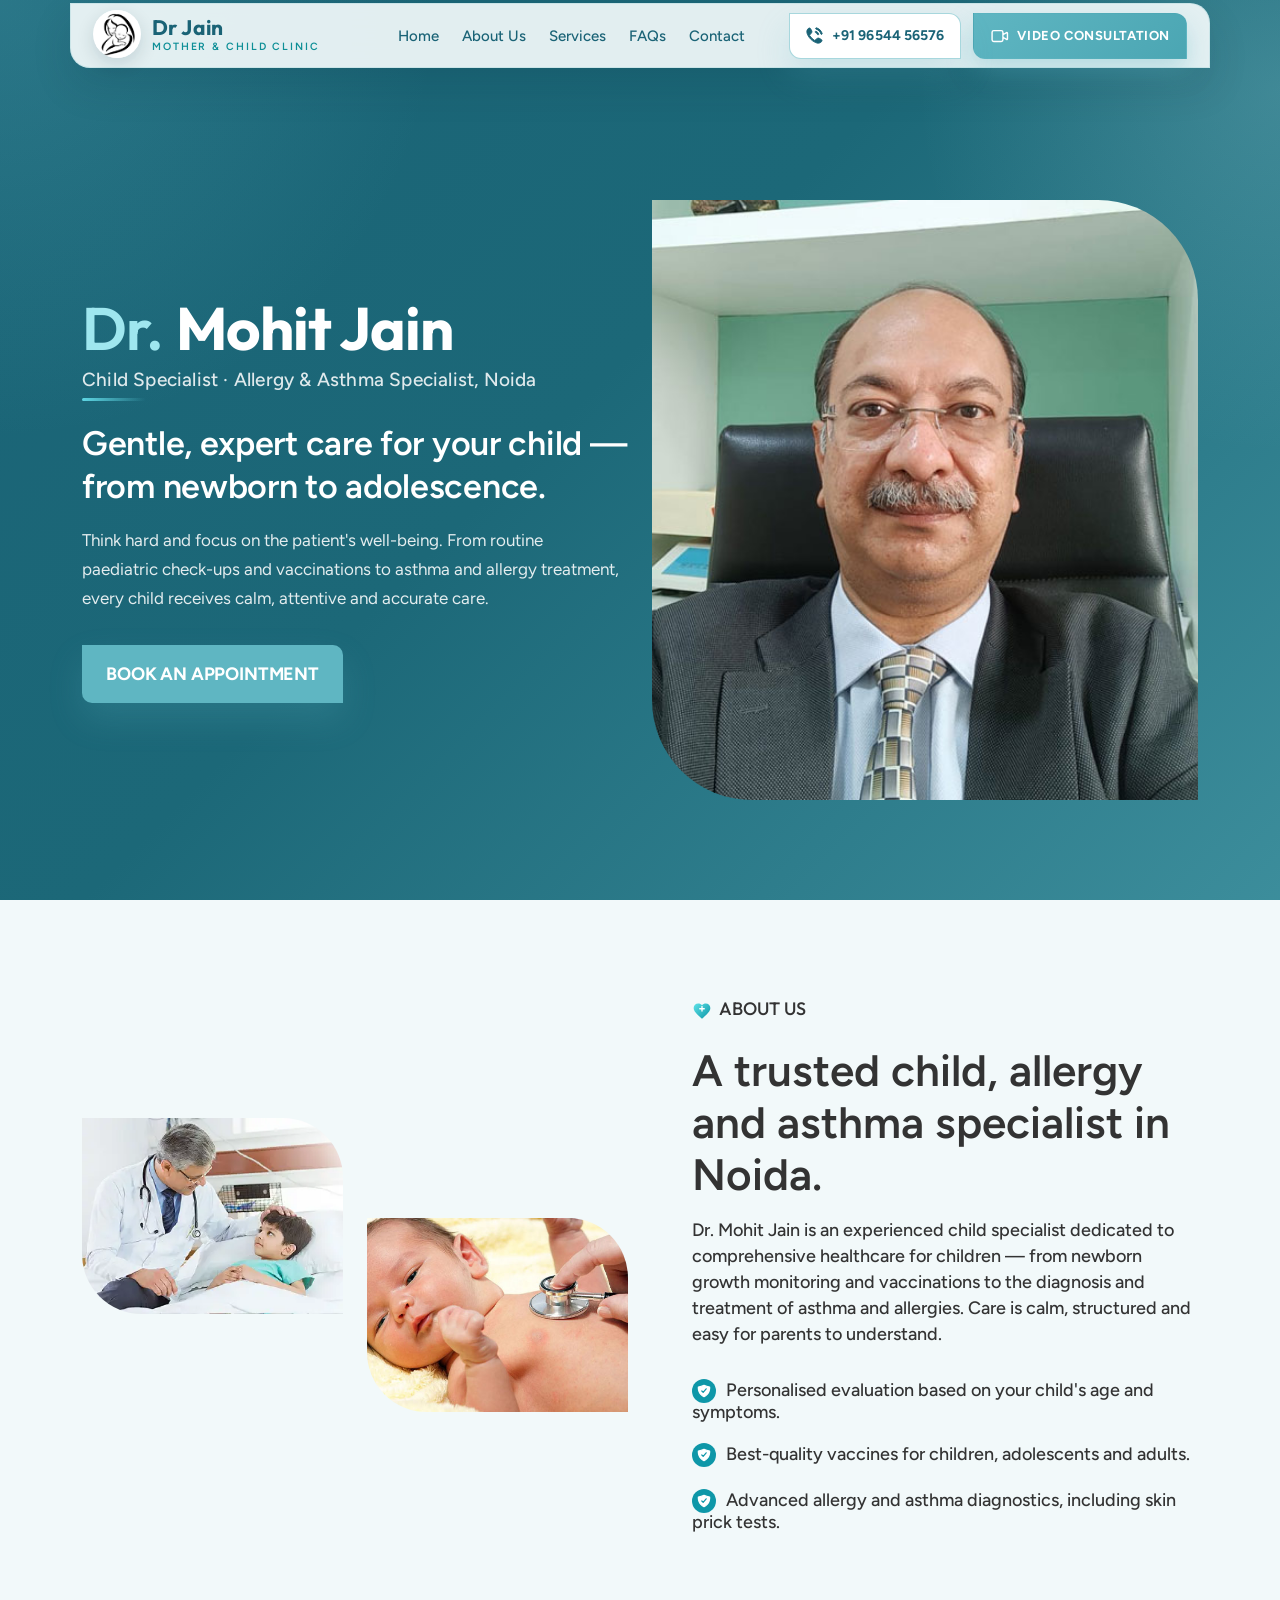
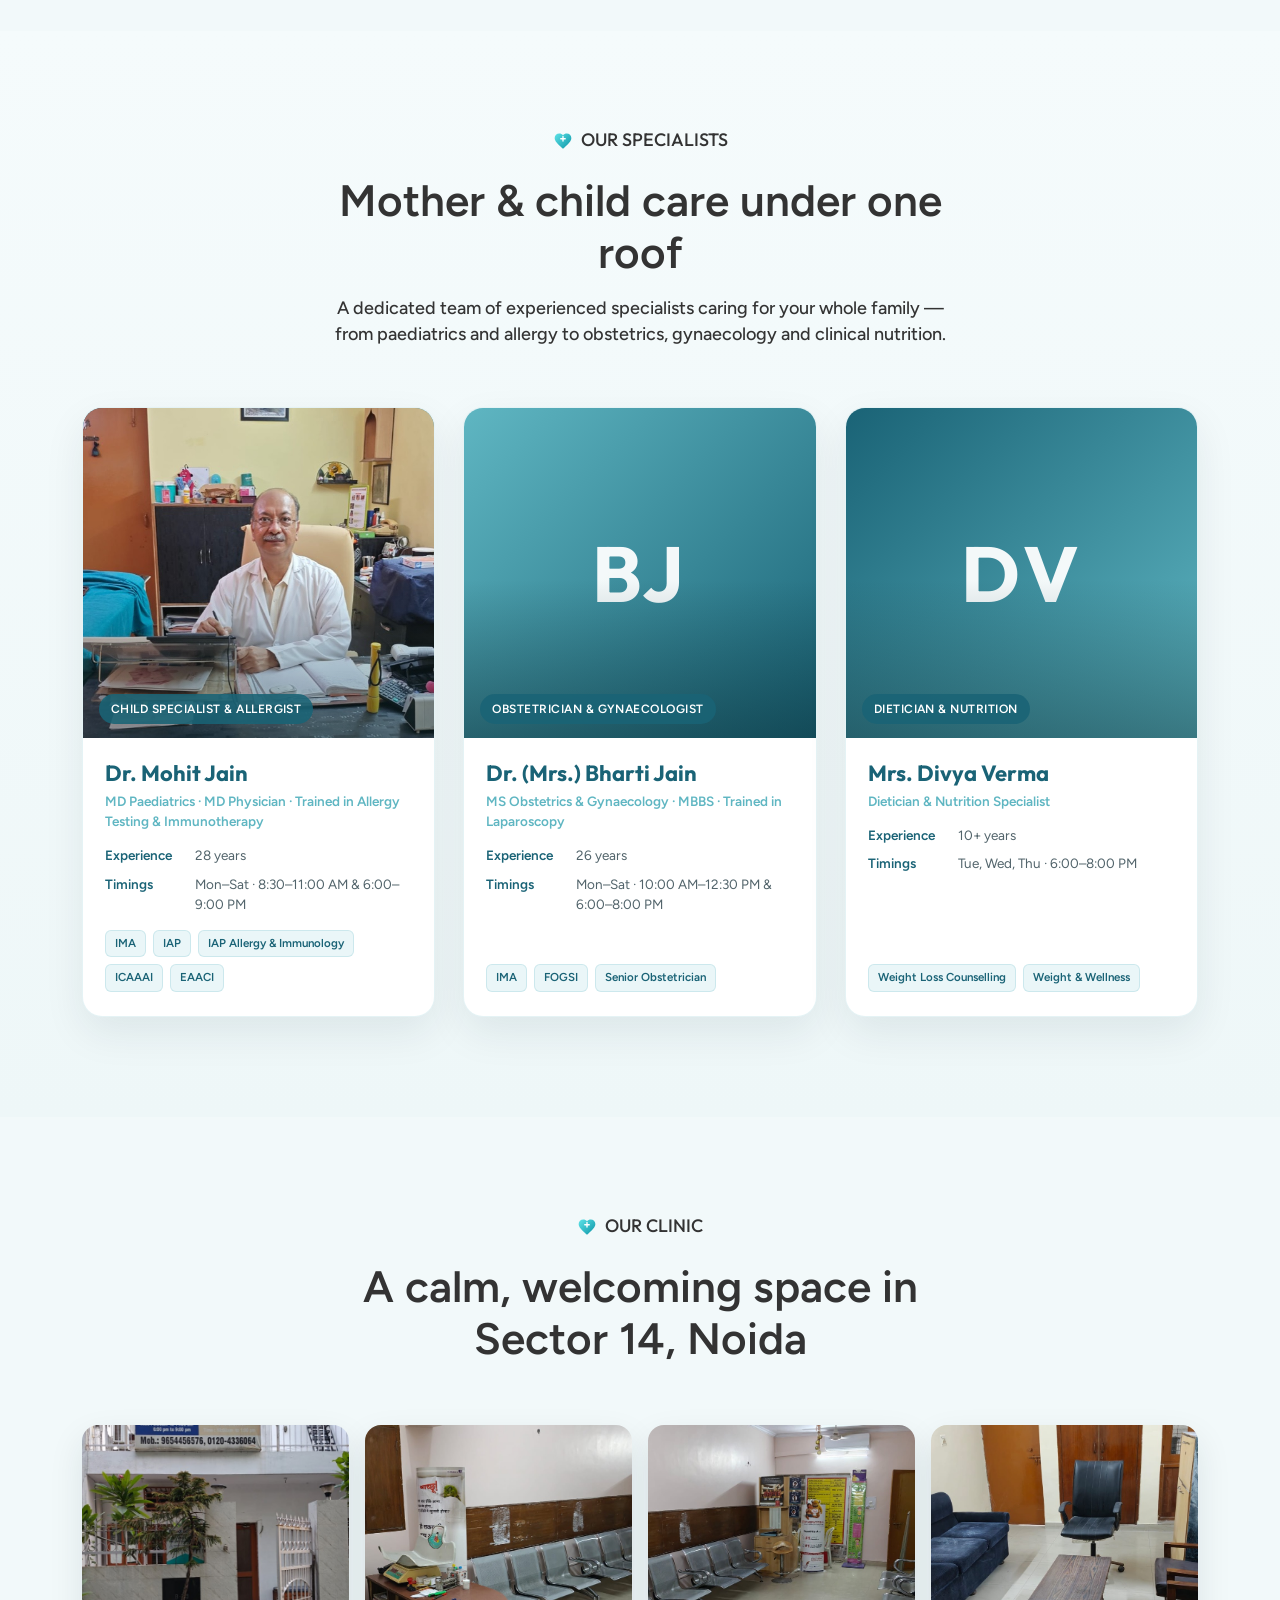
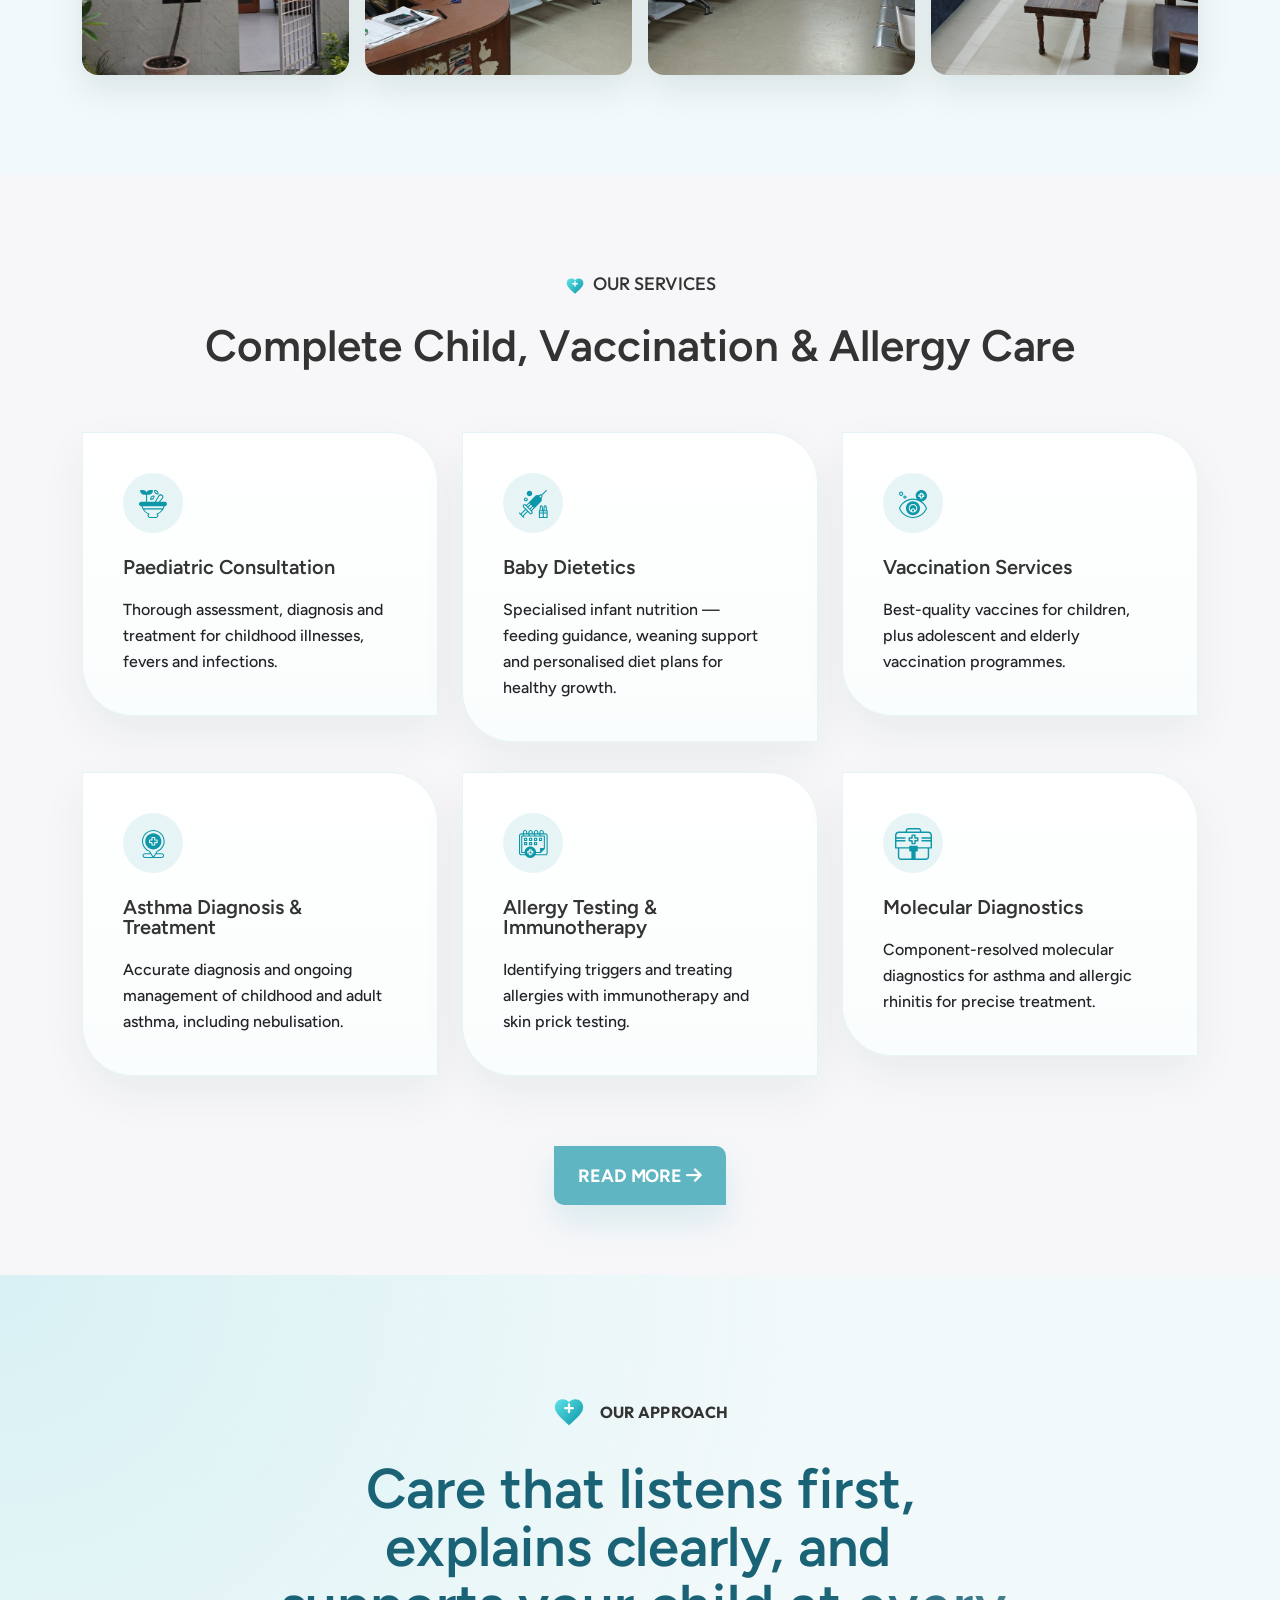
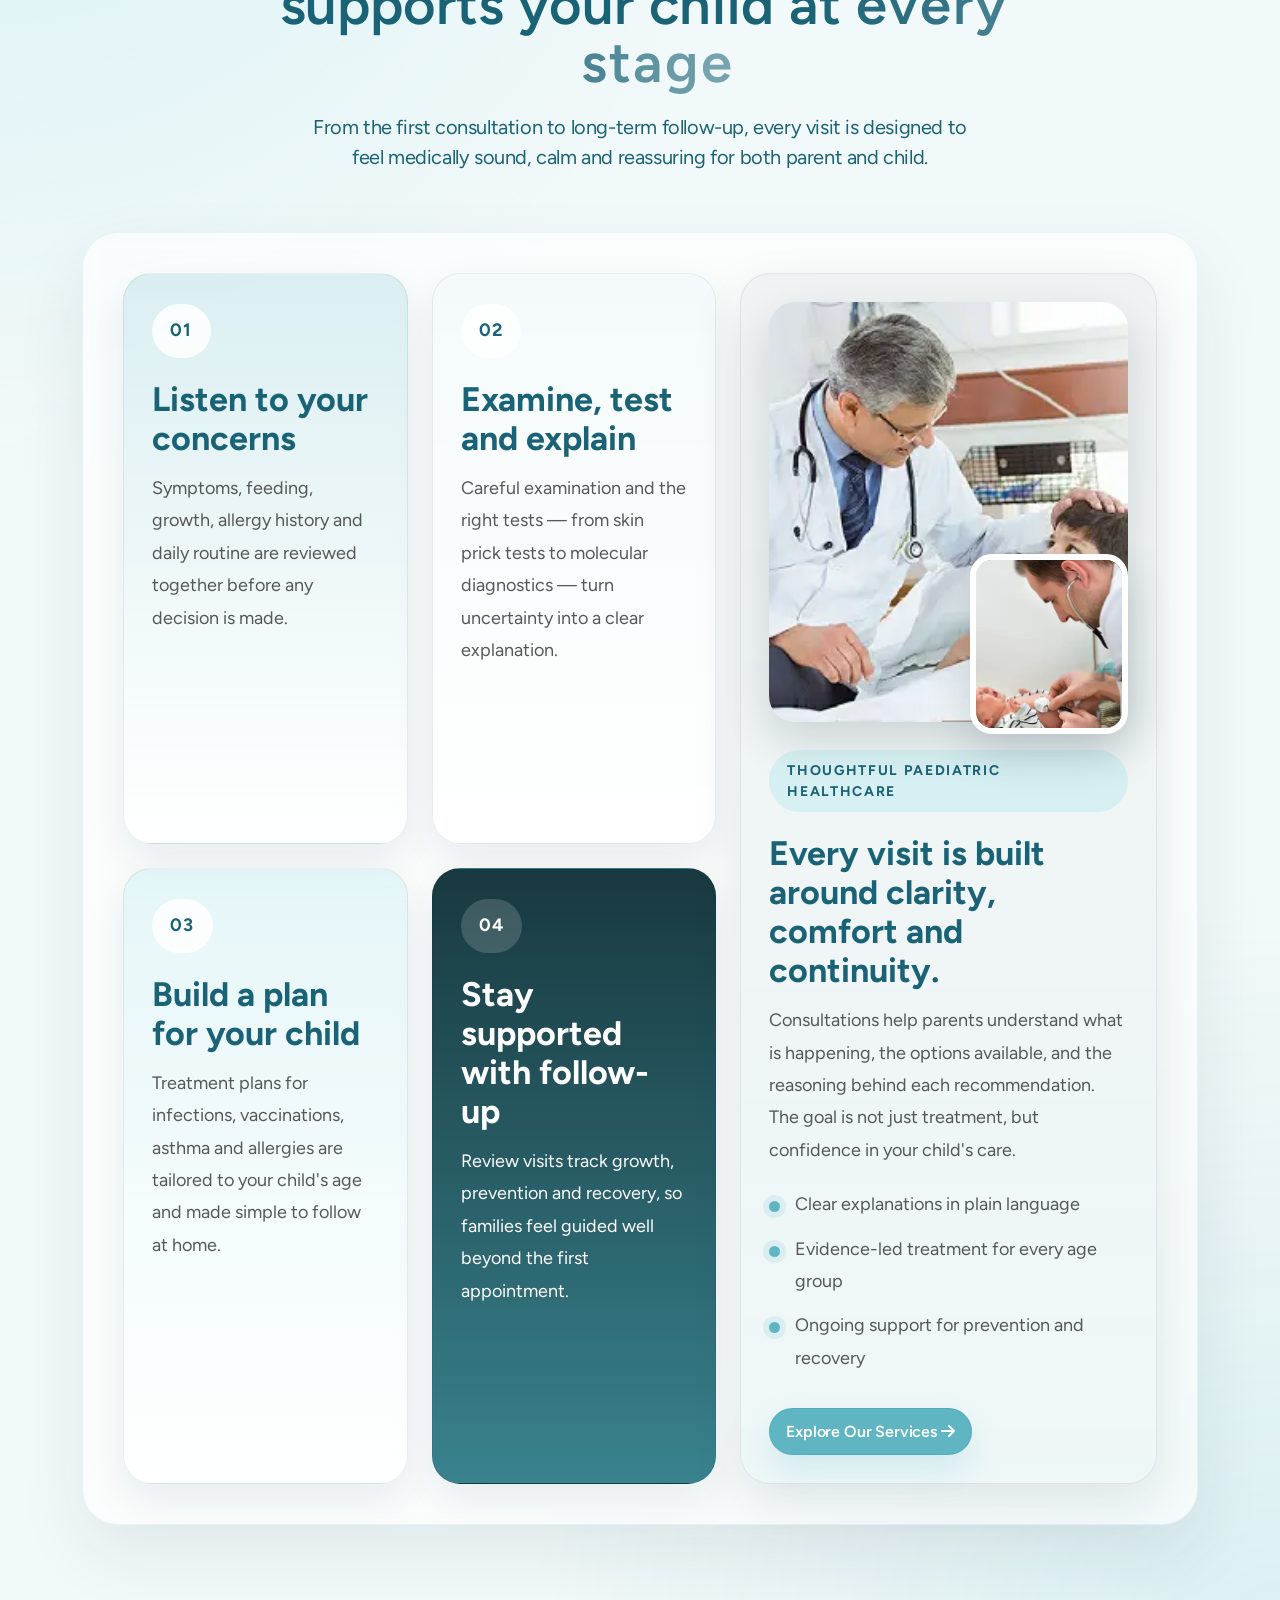
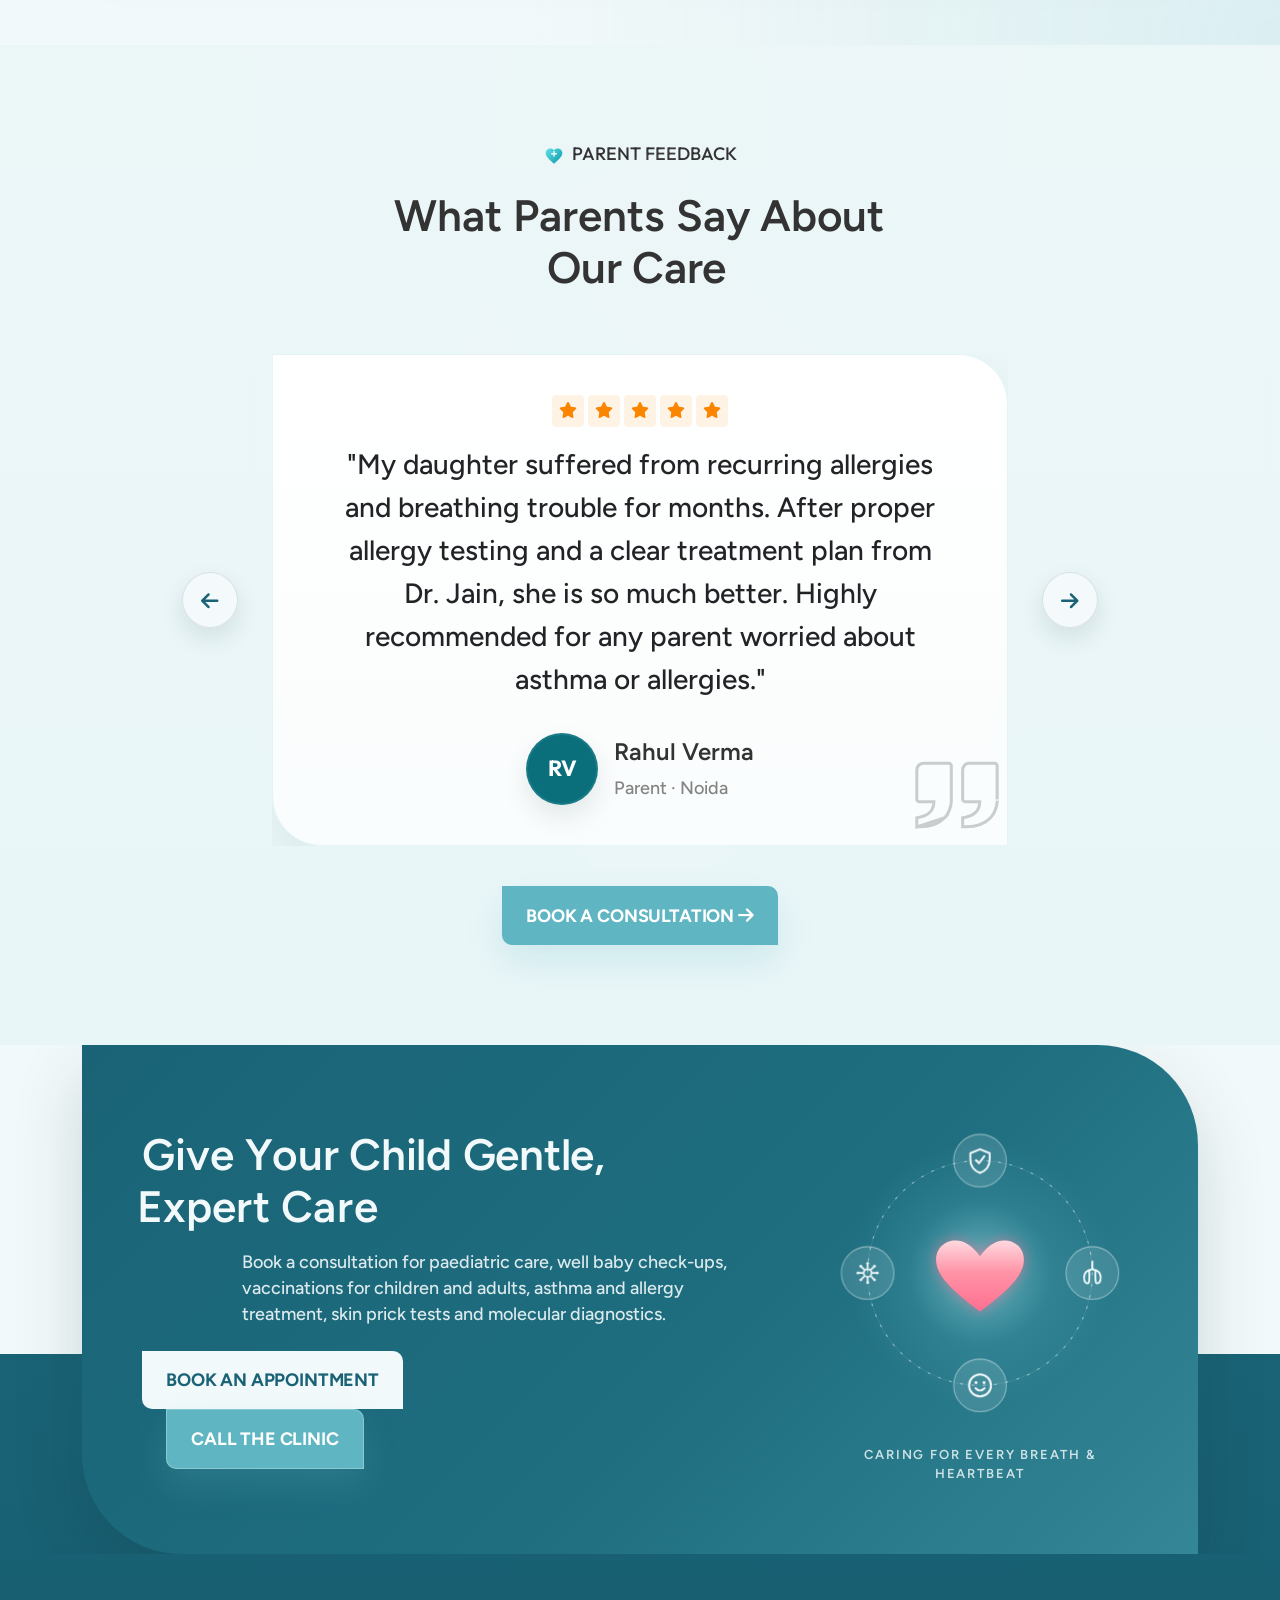
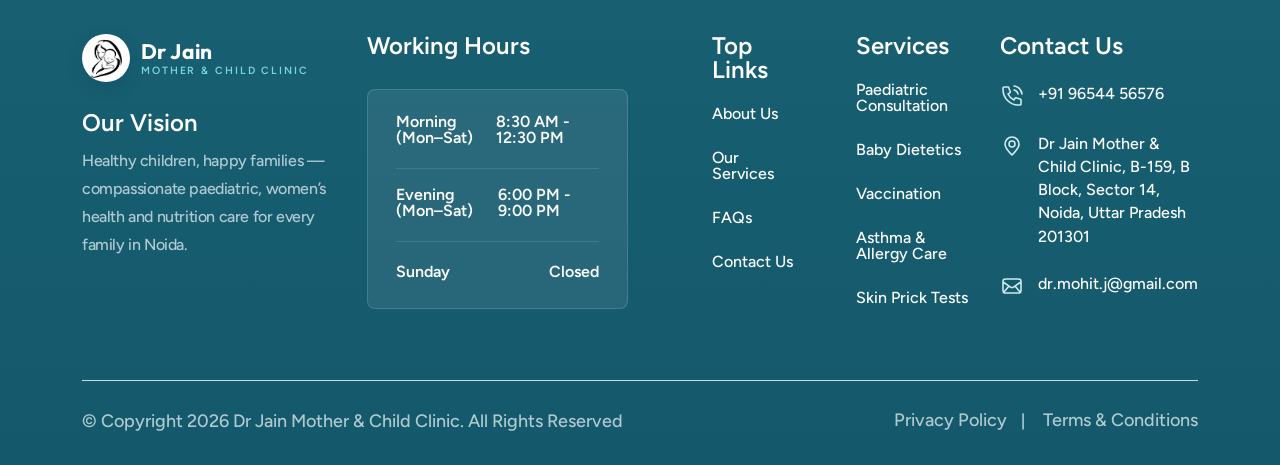
==== commit 823431d3: "commit" ====
--- a/index.html
+++ b/index.html
@@ -168,7 +168,7 @@
           <div class="col-lg-3 col-md-6 col-6">
             <div class="vl-hero-btn d-none d-lg-block text-end">
               <div class="btn-area1">
-                <a href="contact.html" class="vl-btn-video" aria-label="Book a Video Consultation" title="Book a Video Consultation"><svg xmlns="http://www.w3.org/2000/svg" width="20" height="20" viewBox="0 0 24 24" fill="none"><path d="M15.5 10.5l4.4-2.55c.46-.27 1.05.06 1.05.6v6.9c0 .54-.59.87-1.05.6L15.5 13.5m-11 5h9a2 2 0 0 0 2-2v-9a2 2 0 0 0-2-2h-9a2 2 0 0 0-2 2v9a2 2 0 0 0 2 2Z" stroke="currentColor" stroke-width="1.7" stroke-linecap="round" stroke-linejoin="round"/></svg><span class="vl-btn-video-txt">Video Consultation</span></a>
+                <a href="https://drmohitj.exlyapp.com/checkout/05e79e08-b14f-41e8-acdb-88accc508b72" target="_blank" rel="noopener" class="vl-btn-video" aria-label="Book a Video Consultation" title="Book a Video Consultation"><svg xmlns="http://www.w3.org/2000/svg" width="20" height="20" viewBox="0 0 24 24" fill="none"><path d="M15.5 10.5l4.4-2.55c.46-.27 1.05.06 1.05.6v6.9c0 .54-.59.87-1.05.6L15.5 13.5m-11 5h9a2 2 0 0 0 2-2v-9a2 2 0 0 0-2-2h-9a2 2 0 0 0-2 2v9a2 2 0 0 0 2 2Z" stroke="currentColor" stroke-width="1.7" stroke-linecap="round" stroke-linejoin="round"/></svg><span class="vl-btn-video-txt">Video Consultation</span></a>
                 <a href="tel:+919654456576" class="vl-btn7"><svg xmlns="http://www.w3.org/2000/svg" width="20"
                     height="20" viewBox="0 0 20 20" fill="none">
                     <g clip-path="url(#clip0_5832_90599)">
@@ -243,7 +243,7 @@
         <div class="jyoti-community-card">
           <h3>Book an Appointment</h3>
           <p>Caring paediatric, vaccination and allergy treatment for your family.</p>
-          <a href="contact.html" class="jyoti-community-btn">Schedule a Visit</a>
+          <a href="https://drmohitj.exlyapp.com/checkout/05e79e08-b14f-41e8-acdb-88accc508b72" target="_blank" rel="noopener" class="jyoti-community-btn">Schedule a Visit</a>
         </div>
       </div>
     </div>
@@ -266,7 +266,7 @@
             <p class="hero-mission" data-aos="fade-left" data-aos-duration="900">Think hard and focus on the patient's well-being. From routine paediatric check-ups and vaccinations to asthma and allergy treatment, every child receives calm, attentive and accurate care.</p>
             <div class="space32"></div>
             <div class="btn-area1" data-aos="fade-left" data-aos-duration="1000">
-              <a href="contact.html" class="vl-btn7">Book an Appointment</a>
+              <a href="https://drmohitj.exlyapp.com/checkout/05e79e08-b14f-41e8-acdb-88accc508b72" target="_blank" rel="noopener" class="vl-btn7">Book an Appointment</a>
             </div>
           </div>
         </div>
@@ -461,9 +461,9 @@
               <img src="assets/img/icons/service26.svg" alt="">
             </div>
             <div class="space24"></div>
-            <a href="services.html" class="title">Well Baby Clinic</a>
+            <a href="services.html" class="title">Baby Dietetics</a>
             <div class="space16"></div>
-            <p>Growth and developmental monitoring for infants, with newborn and nutrition counselling.</p>
+            <p>Specialised infant nutrition — feeding guidance, weaning support and personalised diet plans for healthy growth.</p>
           </div>
         </div>
 
@@ -700,7 +700,7 @@
         <div class="col-lg-12 text-center">
           <div class="space40"></div>
           <div class="btn-area1" data-aos="fade-up" data-aos-duration="900">
-            <a href="contact.html" class="vl-btn7">Book a Consultation <i class="fa-solid fa-arrow-right"></i></a>
+            <a href="https://drmohitj.exlyapp.com/checkout/05e79e08-b14f-41e8-acdb-88accc508b72" target="_blank" rel="noopener" class="vl-btn7">Book a Consultation <i class="fa-solid fa-arrow-right"></i></a>
           </div>
         </div>
       </div>
@@ -724,7 +724,7 @@
                     molecular diagnostics.</p>
                   <div class="space24"></div>
                   <div class="btn-area1">
-                    <a href="contact.html" class="vl-btn7 btn1">Book an Appointment</a>
+                    <a href="https://drmohitj.exlyapp.com/checkout/05e79e08-b14f-41e8-acdb-88accc508b72" target="_blank" rel="noopener" class="vl-btn7 btn1">Book an Appointment</a>
                     <a href="tel:+919654456576" class="vl-btn7 btn2">Call the Clinic</a>
                   </div>
                 </div>
@@ -836,12 +836,9 @@
             <a href="index.html" class="djmc-brand djmc-brand--footer"><span class="djmc-brand-mark"><img src="assets/img/logo/logo.jpeg" alt="Dr Jain Mother & Child Clinic"></span><span class="djmc-brand-text"><strong>Dr Jain</strong><small>Mother &amp; Child Clinic</small></span></a>
             <div class="space24"></div>
             <div class="footer-community-copy">
-              <h3>Caring for Your Child</h3>
-              <p>Paediatric, vaccination, asthma and allergy care in Sector 14, Noida.</p>
-            </div>
-            <div class="space20"></div>
-            <a href="contact.html"
-              class="jyoti-community-btn footer-community-btn">Book an Appointment</a>
+            <h3>Our Vision</h3>
+            <p>Healthy children, happy families — compassionate paediatric, women’s health and nutrition care for every family in Noida.</p>
+            </div>
           </div>
         </div>
         <div class="col-lg-3 col-md-6">
@@ -850,8 +847,8 @@
             <h4>Working Hours</h4>
             <div class="space28"></div>
             <ul>
-            <li><span><a href="#">Mon - Sat</a></span> <span><a href="#">8:30 AM - 12:30 PM</a></span></li>
-            <li><span><a href="#">Mon - Sat</a></span> <span><a href="#">6:00 PM - 9:00 PM</a></span></li>
+            <li><span><a href="#">Morning (Mon–Sat)</a></span> <span><a href="#">8:30 AM - 12:30 PM</a></span></li>
+            <li><span><a href="#">Evening (Mon–Sat)</a></span> <span><a href="#">6:00 PM - 9:00 PM</a></span></li>
             <li><span><a href="#">Sunday</a></span> <span><a href="#">Closed</a></span></li>
           </ul>
           </div>
@@ -875,7 +872,7 @@
             <h3>Services</h3>
             <ul>
               <li><a href="services.html">Paediatric Consultation</a></li>
-              <li><a href="services.html">Well Baby Clinic</a></li>
+              <li><a href="services.html">Baby Dietetics</a></li>
               <li><a href="services.html">Vaccination</a></li>
               <li><a href="services.html">Asthma &amp; Allergy Care</a></li>
               <li><a href="services.html">Skin Prick Tests</a></li>
--- a/assets/css/main.css
+++ b/assets/css/main.css
@@ -26868,12 +26868,12 @@
 
 .jyoti-services-intro-showcase .jyoti-services-hero-media img {
   display: block;
-  height: 380px;
+  height: 400px !important;
   min-height: 0;
   width: 100%;
   border-radius: 8px;
   object-fit: cover;
-  object-position: center 20%;
+  object-position: center 22%;
   box-shadow: 0 28px 60px rgba(10, 44, 51, 0.15);
 }
 
@@ -26899,7 +26899,7 @@
   }
 
   .jyoti-services-intro-showcase .jyoti-services-hero-media img {
-    height: 320px;
+    height: 300px !important;
   }
 
 }
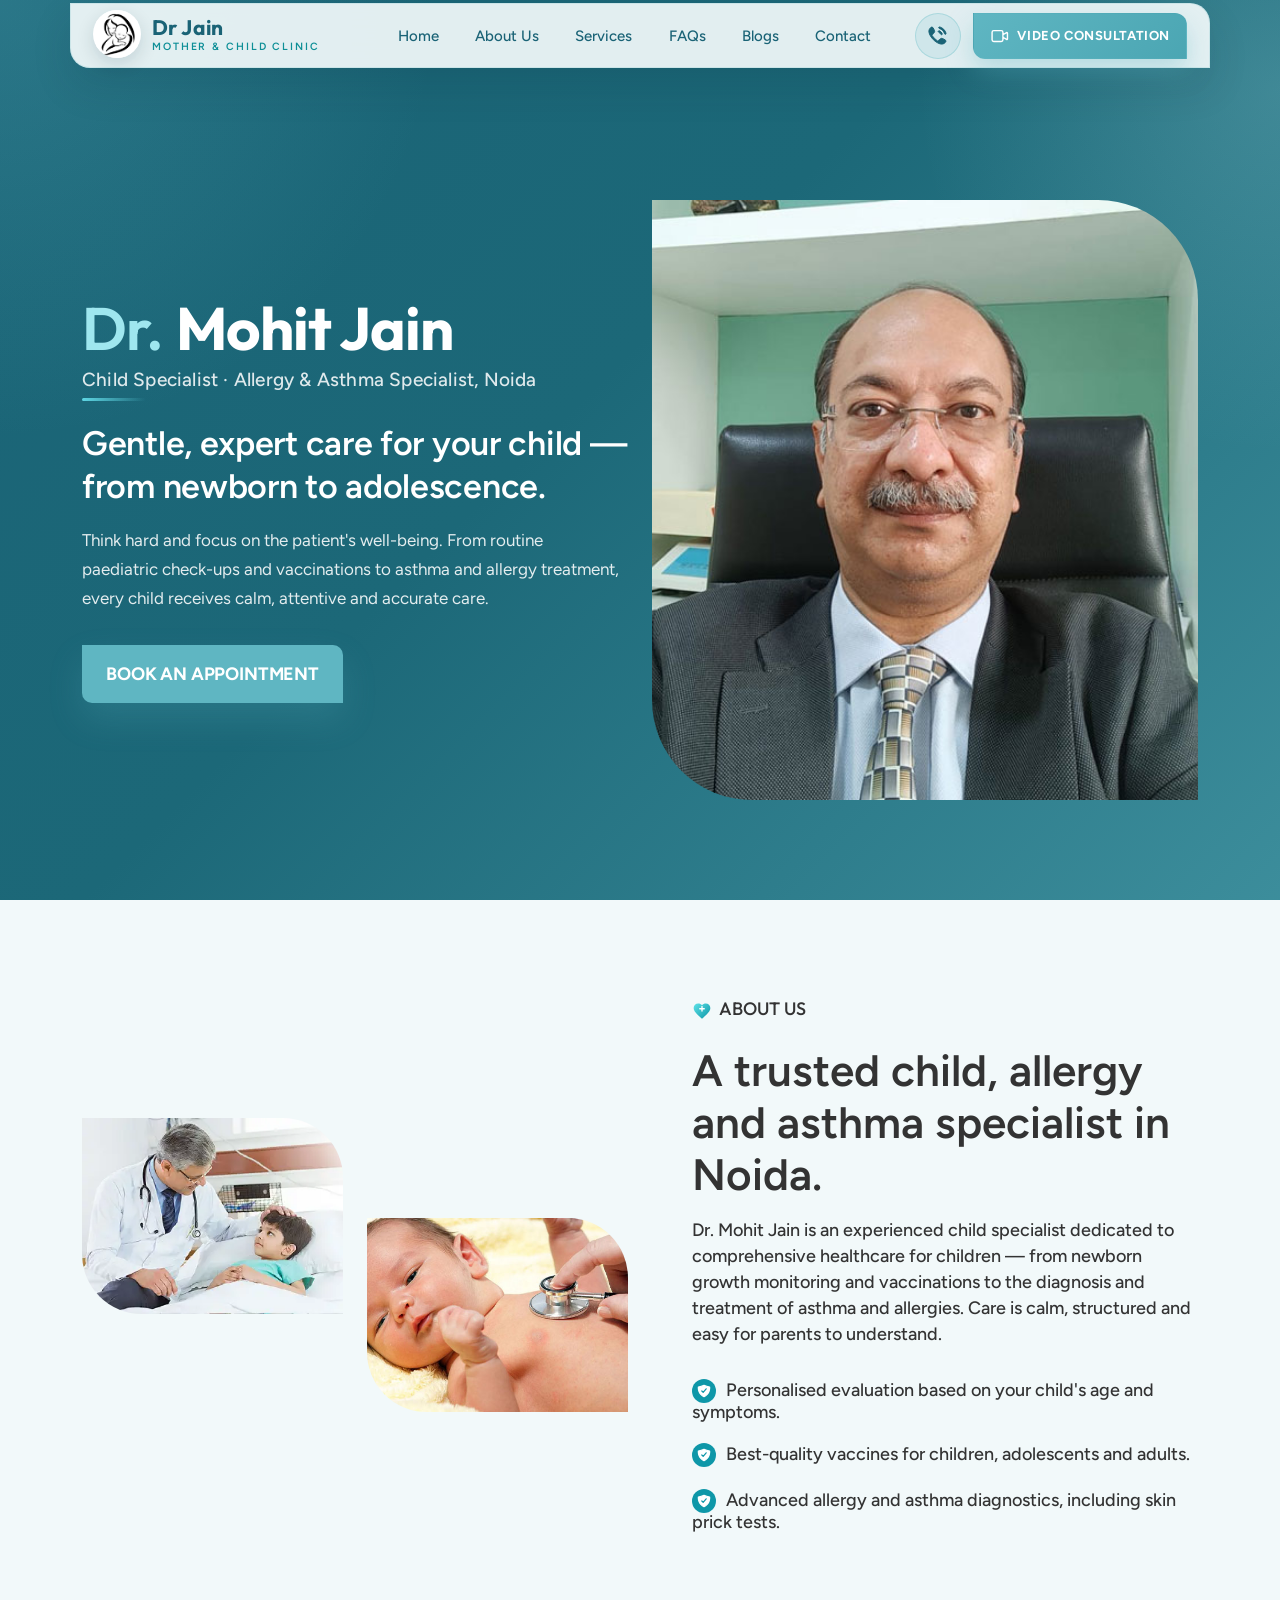
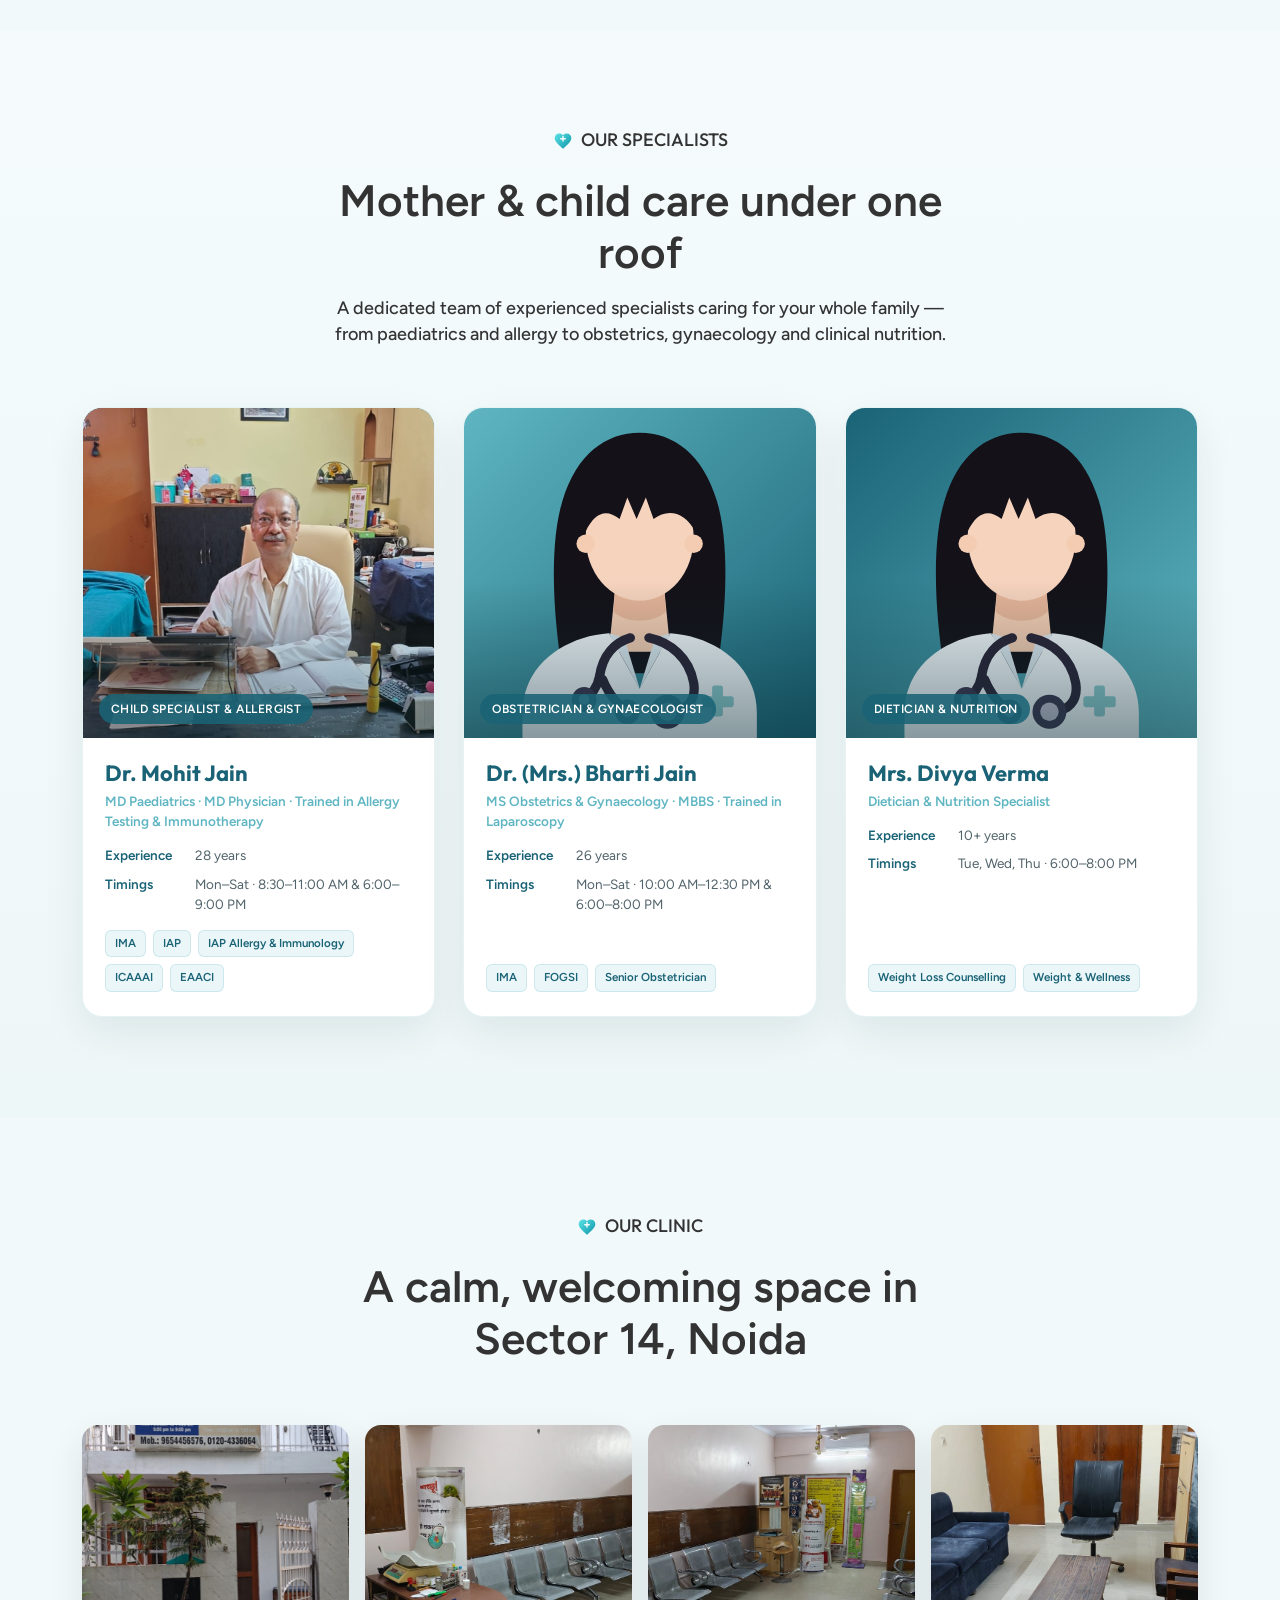
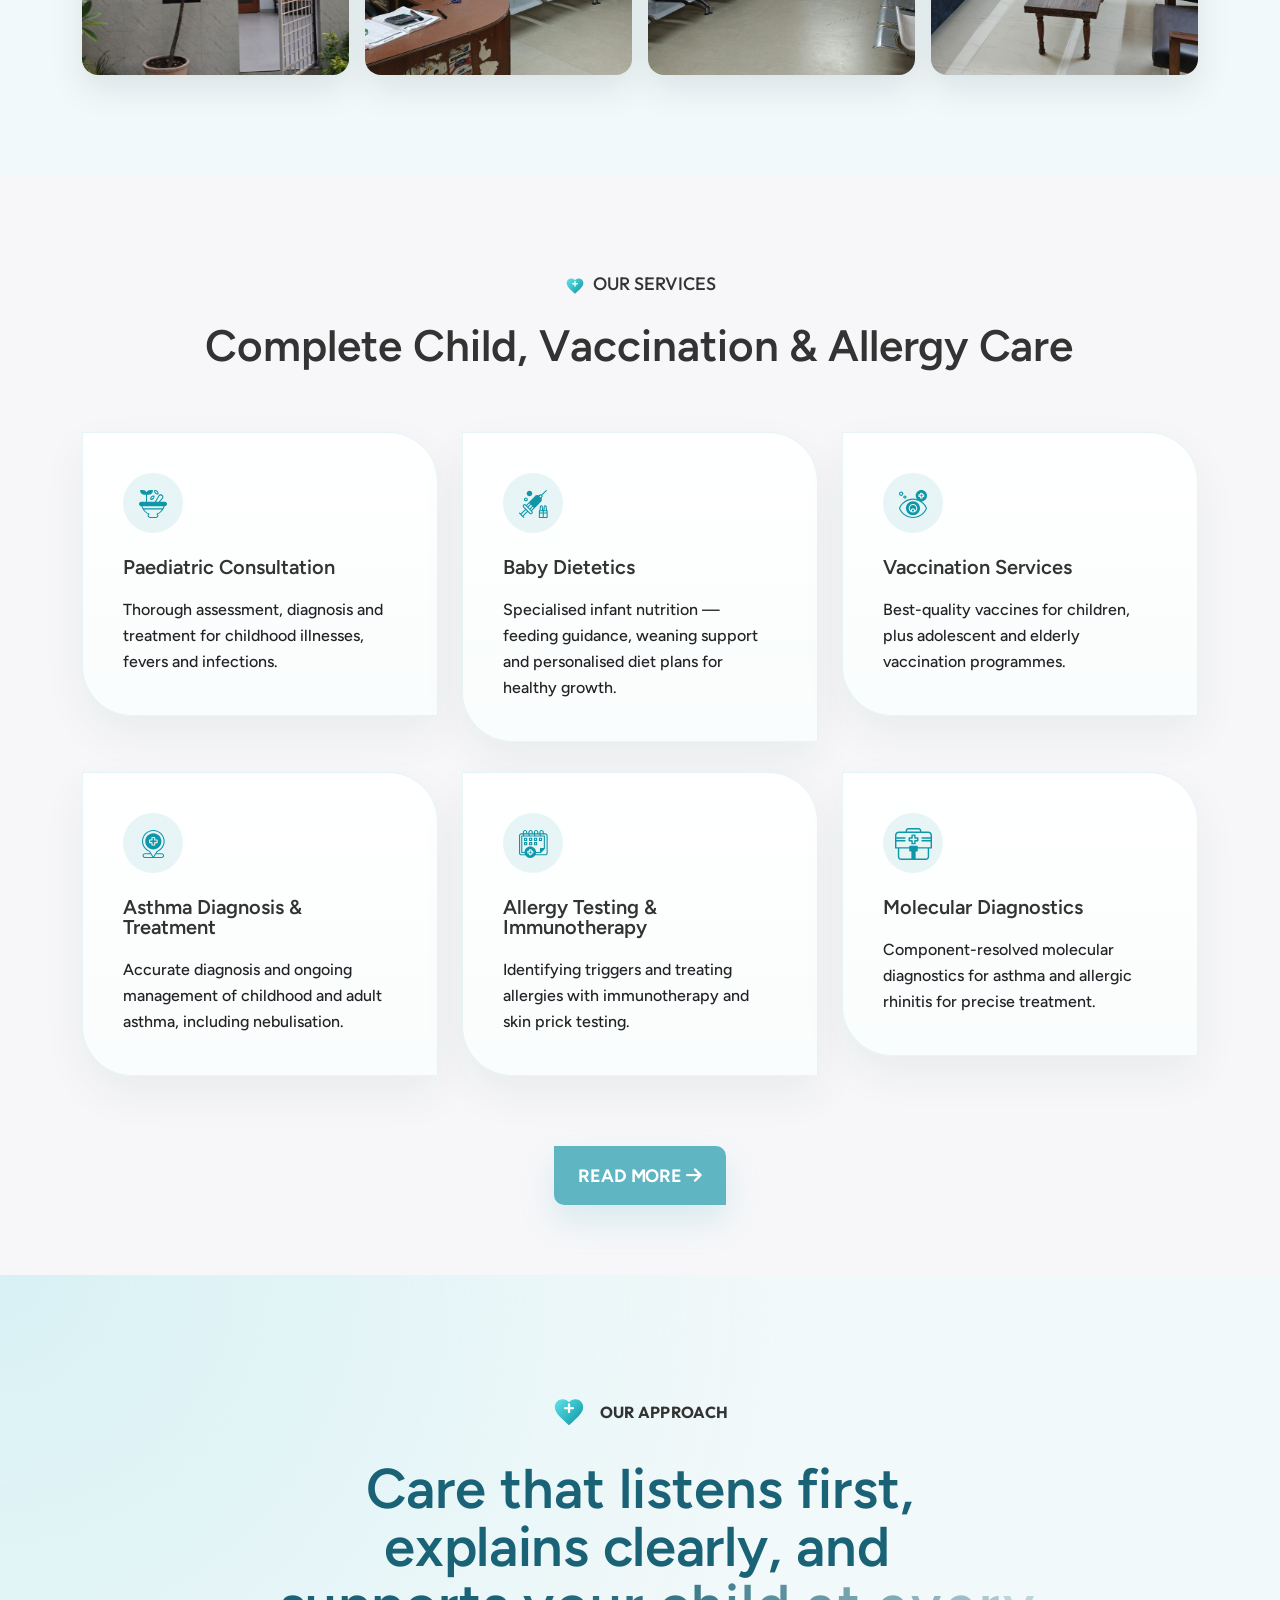
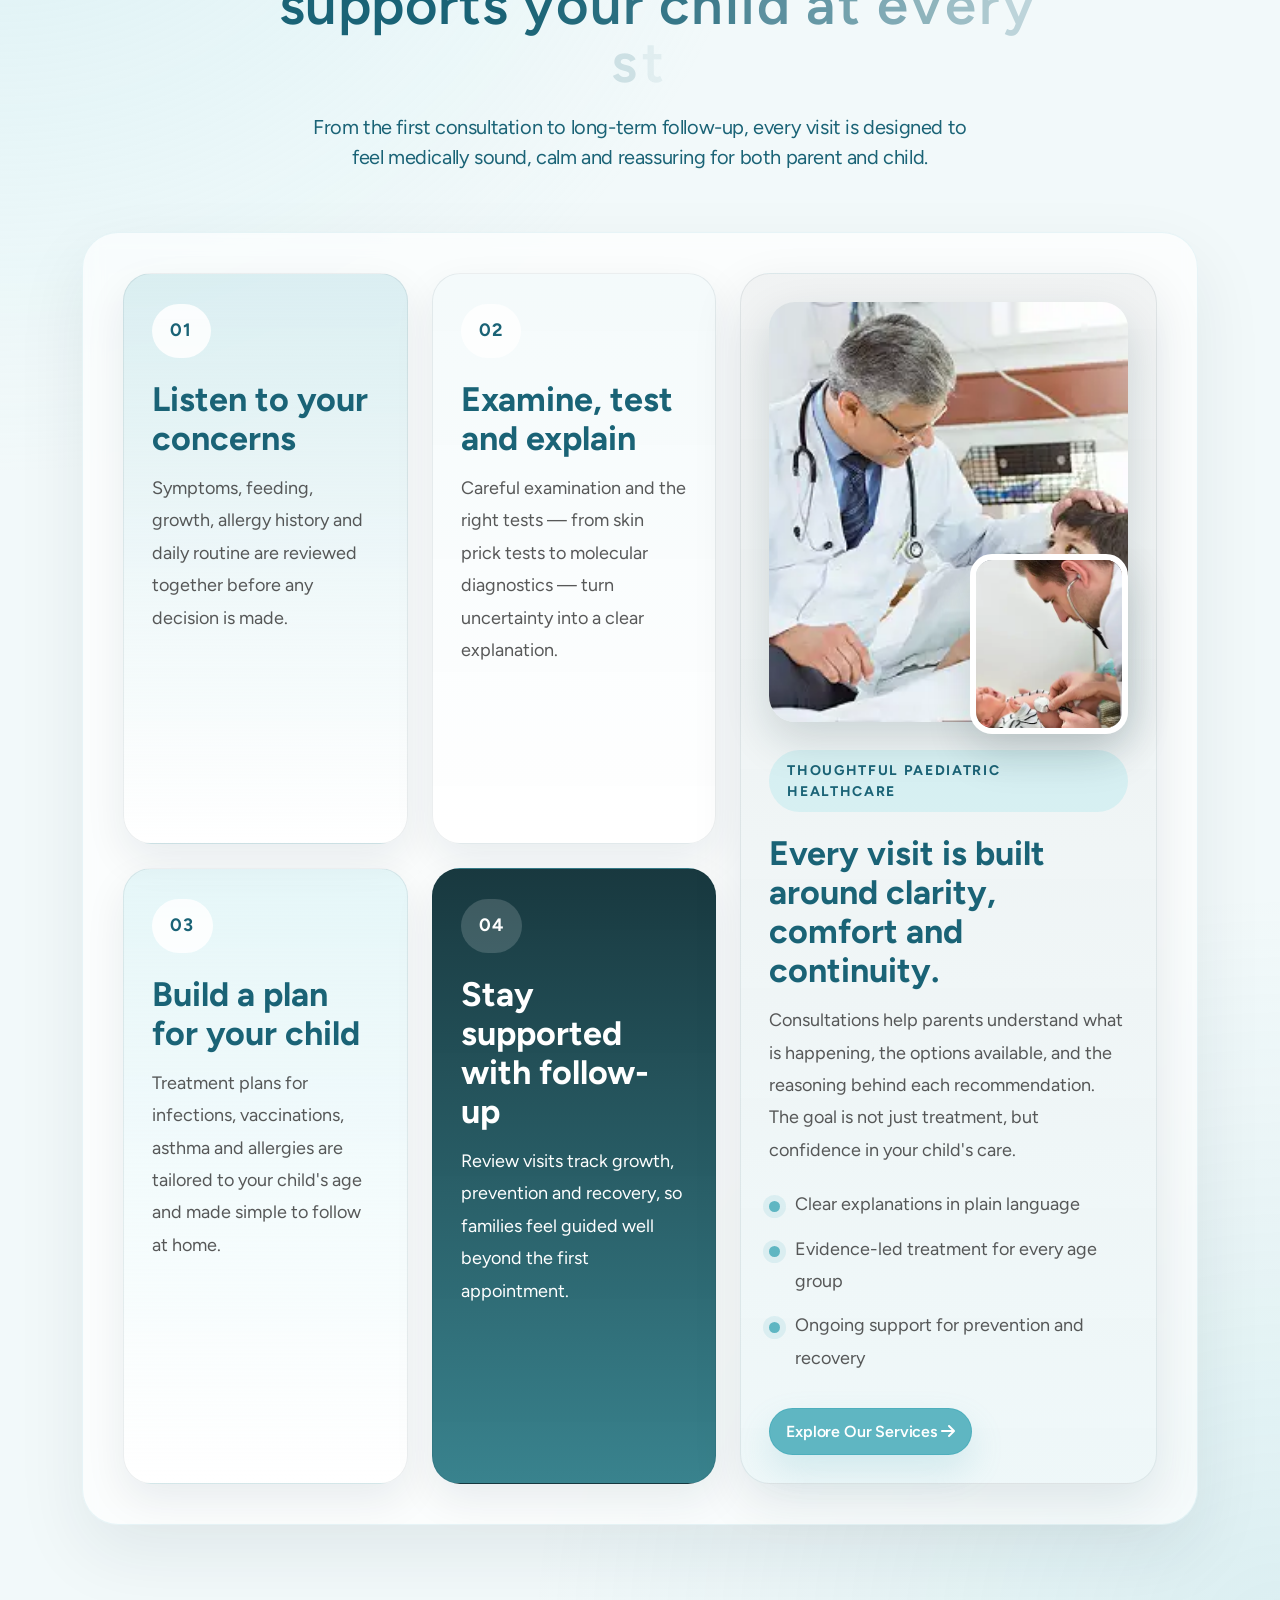
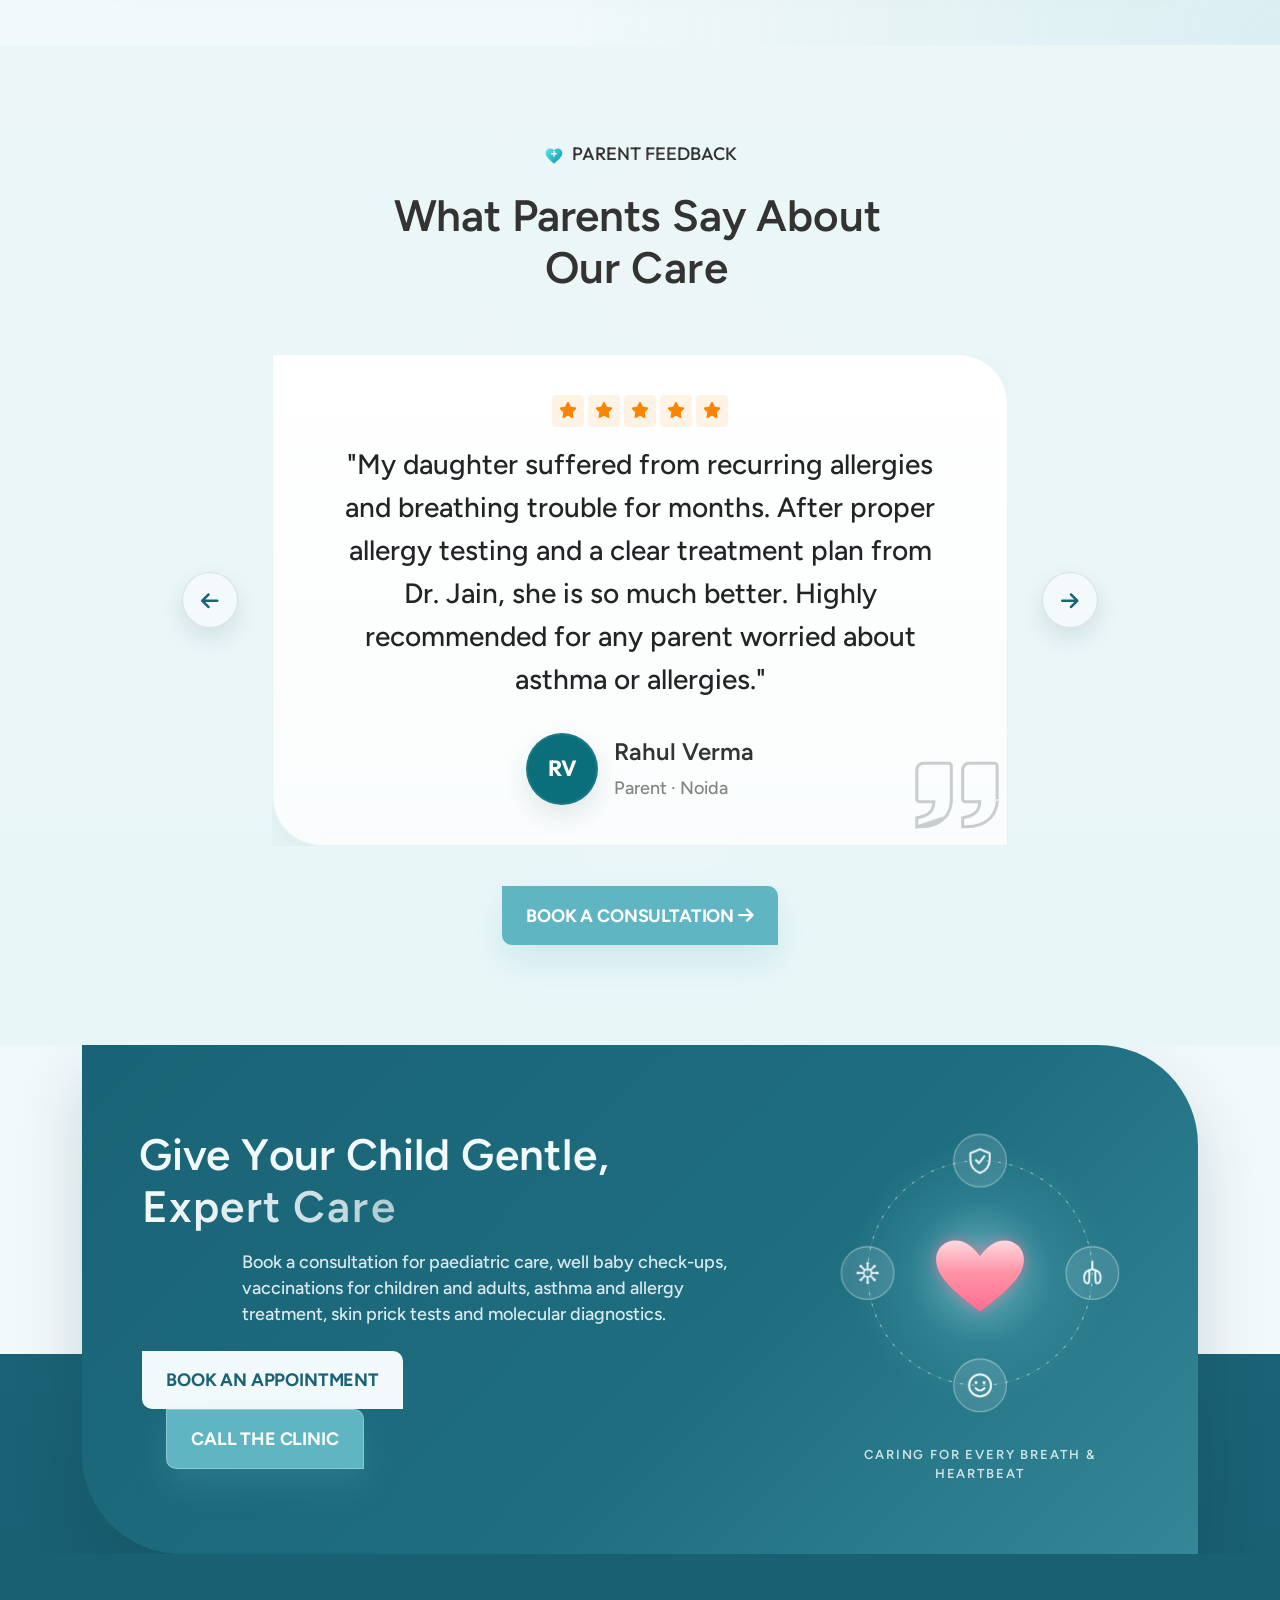
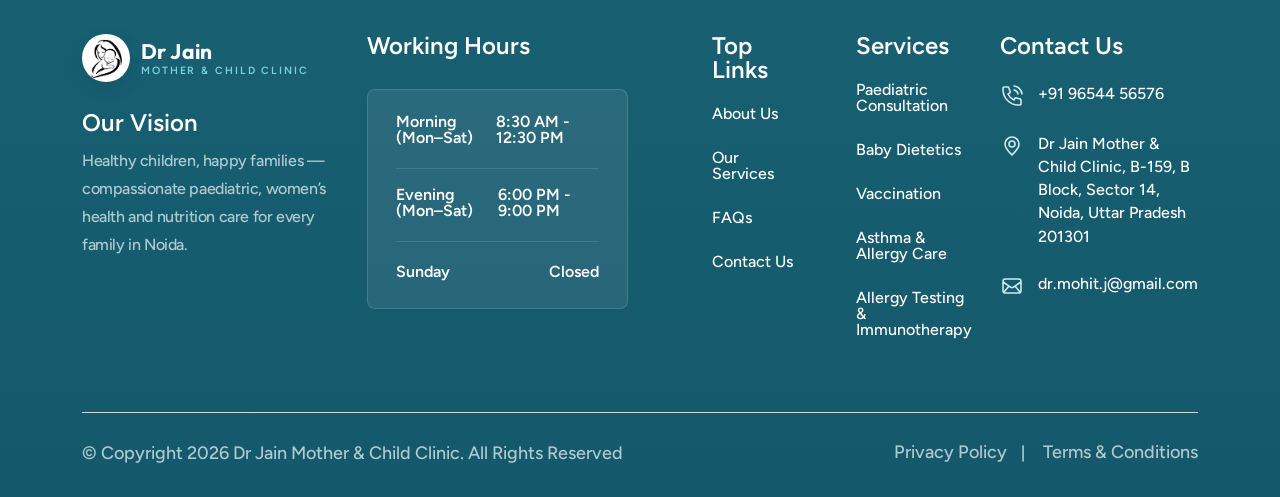
==== commit 512128ce: "commit" ====
--- a/index.html
+++ b/index.html
@@ -159,6 +159,9 @@
                     <a href="faq.html">FAQs</a>
                   </li>
                   <li class="has-dropdown">
+                    <a href="https://drmohitj.exlyapp.com/blog" target="_blank" rel="noopener">Blogs</a>
+                  </li>
+                  <li class="has-dropdown">
                     <a href="contact.html">Contact</a>
                   </li>
                 </ul>
@@ -169,7 +172,7 @@
             <div class="vl-hero-btn d-none d-lg-block text-end">
               <div class="btn-area1">
                 <a href="https://drmohitj.exlyapp.com/checkout/05e79e08-b14f-41e8-acdb-88accc508b72" target="_blank" rel="noopener" class="vl-btn-video" aria-label="Book a Video Consultation" title="Book a Video Consultation"><svg xmlns="http://www.w3.org/2000/svg" width="20" height="20" viewBox="0 0 24 24" fill="none"><path d="M15.5 10.5l4.4-2.55c.46-.27 1.05.06 1.05.6v6.9c0 .54-.59.87-1.05.6L15.5 13.5m-11 5h9a2 2 0 0 0 2-2v-9a2 2 0 0 0-2-2h-9a2 2 0 0 0-2 2v9a2 2 0 0 0 2 2Z" stroke="currentColor" stroke-width="1.7" stroke-linecap="round" stroke-linejoin="round"/></svg><span class="vl-btn-video-txt">Video Consultation</span></a>
-                <a href="tel:+919654456576" class="vl-btn7"><svg xmlns="http://www.w3.org/2000/svg" width="20"
+                <a href="tel:+919654456576" class="vl-btn7 vl-btn-call" aria-label="Call +91 96544 56576" title="+91 96544 56576"><svg xmlns="http://www.w3.org/2000/svg" width="20"
                     height="20" viewBox="0 0 20 20" fill="none">
                     <g clip-path="url(#clip0_5832_90599)">
                       <path
@@ -369,7 +372,46 @@
 
         <div class="djmc-team-card djmc-team-card--alt" data-aos="fade-up" data-aos-duration="850">
           <div class="djmc-team-media">
-            <div class="djmc-team-monogram"><span>BJ</span></div>
+            <div class="djmc-team-monogram">
+              <svg class="djmc-team-doctor" viewBox="0 0 200 214" preserveAspectRatio="xMidYMax meet" role="img" aria-label="Female doctor illustration" xmlns="http://www.w3.org/2000/svg">
+                <!-- hair back -->
+                <path d="M50 172 C43 128 42 86 50 60 C59 30 78 16 100 16 C122 16 141 30 150 60 C158 86 157 128 150 172 Z" fill="#141118"/>
+                <!-- neck -->
+                <path d="M84 118 L116 118 L120 158 L80 158 Z" fill="#f3ccb2"/>
+                <path d="M84 118 L116 118 L117 132 C109 140 91 140 83 132 Z" fill="#e6b498"/>
+                <!-- face -->
+                <ellipse cx="100" cy="84" rx="35" ry="41" fill="#f6d3bd"/>
+                <!-- ears -->
+                <circle cx="65" cy="88" r="6" fill="#f3ccb2"/>
+                <circle cx="135" cy="88" r="6" fill="#f3ccb2"/>
+                <!-- fringe -->
+                <path d="M65 80 C64 50 82 36 100 36 C118 36 137 50 136 80 C129 67 118 65 109 72 L104 58 L98 72 L92 58 L87 72 C78 65 71 68 65 80 Z" fill="#141118"/>
+                <!-- scrub V -->
+                <path d="M76 150 L100 200 L124 150 L126 214 L74 214 Z" fill="#87c6cb"/>
+                <!-- coat -->
+                <path d="M24 214 L24 198 C24 166 52 148 80 146 L100 182 L120 146 C148 148 176 166 176 198 L176 214 Z" fill="#eef3f7"/>
+                <!-- lapels -->
+                <path d="M80 146 L100 182 L90 149 Z" fill="#dbe6ee"/>
+                <path d="M120 146 L100 182 L110 149 Z" fill="#dbe6ee"/>
+                <!-- stethoscope -->
+                <g fill="none" stroke="#2b2437" stroke-width="6" stroke-linecap="round" stroke-linejoin="round">
+                  <path d="M94 149 C84 152 76 160 74 174"/>
+                  <path d="M74 174 C73 180 70 184 67 187"/>
+                  <path d="M76 176 C80 186 86 192 90 195"/>
+                  <path d="M106 149 C120 152 132 162 135 178 C137 190 130 197 120 196"/>
+                </g>
+                <!-- left ear tips -->
+                <circle cx="64" cy="189" r="8" fill="#3b3550"/><circle cx="64" cy="189" r="3.4" fill="#cfcbd9"/>
+                <circle cx="92" cy="197" r="8" fill="#3b3550"/><circle cx="92" cy="197" r="3.4" fill="#cfcbd9"/>
+                <!-- right diaphragm -->
+                <circle cx="118" cy="197" r="11" fill="#3b3550"/><circle cx="118" cy="197" r="6" fill="#bdb9cb"/>
+                <!-- cross emblem -->
+                <g fill="#87c6cb">
+                  <rect x="147" y="180" width="7" height="20" rx="1.6"/>
+                  <rect x="140" y="187" width="21" height="7" rx="1.6"/>
+                </g>
+              </svg>
+            </div>
             <span class="djmc-team-role">Obstetrician &amp; Gynaecologist</span>
           </div>
           <div class="djmc-team-body">
@@ -387,7 +429,46 @@
 
         <div class="djmc-team-card" data-aos="fade-up" data-aos-duration="1000">
           <div class="djmc-team-media">
-            <div class="djmc-team-monogram"><span>DV</span></div>
+            <div class="djmc-team-monogram">
+              <svg class="djmc-team-doctor" viewBox="0 0 200 214" preserveAspectRatio="xMidYMax meet" role="img" aria-label="Female doctor illustration" xmlns="http://www.w3.org/2000/svg">
+                <!-- hair back -->
+                <path d="M50 172 C43 128 42 86 50 60 C59 30 78 16 100 16 C122 16 141 30 150 60 C158 86 157 128 150 172 Z" fill="#141118"/>
+                <!-- neck -->
+                <path d="M84 118 L116 118 L120 158 L80 158 Z" fill="#f3ccb2"/>
+                <path d="M84 118 L116 118 L117 132 C109 140 91 140 83 132 Z" fill="#e6b498"/>
+                <!-- face -->
+                <ellipse cx="100" cy="84" rx="35" ry="41" fill="#f6d3bd"/>
+                <!-- ears -->
+                <circle cx="65" cy="88" r="6" fill="#f3ccb2"/>
+                <circle cx="135" cy="88" r="6" fill="#f3ccb2"/>
+                <!-- fringe -->
+                <path d="M65 80 C64 50 82 36 100 36 C118 36 137 50 136 80 C129 67 118 65 109 72 L104 58 L98 72 L92 58 L87 72 C78 65 71 68 65 80 Z" fill="#141118"/>
+                <!-- scrub V -->
+                <path d="M76 150 L100 200 L124 150 L126 214 L74 214 Z" fill="#87c6cb"/>
+                <!-- coat -->
+                <path d="M24 214 L24 198 C24 166 52 148 80 146 L100 182 L120 146 C148 148 176 166 176 198 L176 214 Z" fill="#eef3f7"/>
+                <!-- lapels -->
+                <path d="M80 146 L100 182 L90 149 Z" fill="#dbe6ee"/>
+                <path d="M120 146 L100 182 L110 149 Z" fill="#dbe6ee"/>
+                <!-- stethoscope -->
+                <g fill="none" stroke="#2b2437" stroke-width="6" stroke-linecap="round" stroke-linejoin="round">
+                  <path d="M94 149 C84 152 76 160 74 174"/>
+                  <path d="M74 174 C73 180 70 184 67 187"/>
+                  <path d="M76 176 C80 186 86 192 90 195"/>
+                  <path d="M106 149 C120 152 132 162 135 178 C137 190 130 197 120 196"/>
+                </g>
+                <!-- left ear tips -->
+                <circle cx="64" cy="189" r="8" fill="#3b3550"/><circle cx="64" cy="189" r="3.4" fill="#cfcbd9"/>
+                <circle cx="92" cy="197" r="8" fill="#3b3550"/><circle cx="92" cy="197" r="3.4" fill="#cfcbd9"/>
+                <!-- right diaphragm -->
+                <circle cx="118" cy="197" r="11" fill="#3b3550"/><circle cx="118" cy="197" r="6" fill="#bdb9cb"/>
+                <!-- cross emblem -->
+                <g fill="#87c6cb">
+                  <rect x="147" y="180" width="7" height="20" rx="1.6"/>
+                  <rect x="140" y="187" width="21" height="7" rx="1.6"/>
+                </g>
+              </svg>
+            </div>
             <span class="djmc-team-role">Dietician &amp; Nutrition</span>
           </div>
           <div class="djmc-team-body">
@@ -875,7 +956,7 @@
               <li><a href="services.html">Baby Dietetics</a></li>
               <li><a href="services.html">Vaccination</a></li>
               <li><a href="services.html">Asthma &amp; Allergy Care</a></li>
-              <li><a href="services.html">Skin Prick Tests</a></li>
+              <li><a href="services.html">Allergy Testing &amp; Immunotherapy</a></li>
             </ul>
           </div>
         </div>
--- a/assets/css/main.css
+++ b/assets/css/main.css
@@ -27032,6 +27032,25 @@
   .vl-btn-video svg { width: 22px; height: 22px; }
 }
 
+/* Keep the whole header on ONE line: logo + menu + CTAs.
+   Let the CTAs take their natural width on the right and the
+   menu flex to fill the remaining space (removes the rigid
+   25% column that forced the buttons to wrap). */
+@media (min-width: 992px) {
+  .vl-header-area .row-bg1 { flex-wrap: nowrap; }
+  .vl-header-area .row-bg1 > [class*="col-"] { min-width: 0; }
+  .vl-header-area .row-bg1 .col-lg-2 { flex: 0 0 auto; width: auto; max-width: none; }
+  .vl-header-area .row-bg1 .col-lg-7 { flex: 1 1 auto; width: auto; max-width: none; }
+  .vl-header-area .row-bg1 .col-lg-3 { flex: 0 0 auto; width: auto; max-width: none; }
+  .vl-header-area .row-bg1 .btn-area1 {
+    display: flex; flex-wrap: nowrap; align-items: center;
+    justify-content: flex-end; gap: 10px;
+  }
+  .vl-header-area .row-bg1 .vl-btn7,
+  .vl-header-area .row-bg1 .vl-btn-video { white-space: nowrap; }
+  .homepage1-body .vl-main-menu ul > li > a { padding: 0 13px; }
+}
+
 /* ============================================================
    NAVBAR CTA REDESIGN — Dr Jain Mother & Child Clinic
    Clear hierarchy: Video Consultation = primary (filled),
@@ -27151,6 +27170,51 @@
   .homepage4-body .vl-hero-btn .btn-area1 .vl-btn7 { font-size: 14px !important; }
 }
 
+/* --- Phone CTA = icon-only round button (number hidden, still
+   dials on click, read by screen readers, shown as a tooltip) --- */
+@media (min-width: 992px) {
+  .homepage6-body .vl-hero-btn .btn-area1 .vl-btn-call,
+  .homepage4-body .vl-hero-btn .btn-area1 .vl-btn-call {
+    width: 50px;
+    height: 50px;
+    padding: 0 !important;
+    gap: 0 !important;
+    font-size: 0 !important;
+    border-radius: 50% !important;
+    color: var(--brand-plum) !important;
+    background: rgba(95, 182, 194, 0.14) !important;
+    border: 1px solid rgba(95, 182, 194, 0.32) !important;
+    box-shadow: none !important;
+  }
+  .homepage6-body .vl-hero-btn .btn-area1 .vl-btn-call svg,
+  .homepage4-body .vl-hero-btn .btn-area1 .vl-btn-call svg {
+    width: 19px !important;
+    height: 19px !important;
+    margin: 0 !important;
+  }
+  .homepage6-body .vl-hero-btn .btn-area1 .vl-btn-call svg path,
+  .homepage4-body .vl-hero-btn .btn-area1 .vl-btn-call svg path {
+    fill: var(--brand-sage);
+    transition: fill .35s ease;
+  }
+  .homepage6-body .vl-hero-btn .btn-area1 .vl-btn-call:hover,
+  .homepage4-body .vl-hero-btn .btn-area1 .vl-btn-call:hover {
+    background: var(--brand-sage) !important;
+    border-color: var(--brand-sage) !important;
+    border-radius: 50% !important;
+    transform: translateY(-3px);
+    box-shadow: 0 12px 24px rgba(95, 182, 194, 0.34);
+  }
+  .homepage6-body .vl-hero-btn .btn-area1 .vl-btn-call:hover svg path,
+  .homepage4-body .vl-hero-btn .btn-area1 .vl-btn-call:hover svg path {
+    fill: #ffffff;
+  }
+}
+@media (min-width: 992px) and (max-width: 1319px) {
+  .homepage6-body .vl-hero-btn .btn-area1 .vl-btn-call,
+  .homepage4-body .vl-hero-btn .btn-area1 .vl-btn-call { width: 46px; height: 46px; }
+}
+
 /* ============================================================
    CTA animated care visual — paediatric · vaccination · asthma · allergy
    Replaces the old "Follow Us" box inside the CTA band.
@@ -27181,6 +27245,7 @@
 .djmc-team-monogram { width: 100%; height: 100%; display: flex; align-items: center; justify-content: center; }
 .djmc-team-monogram span { font-family: var(--ztc-family-font2), 'Outfit', sans-serif;
   font-size: 78px; font-weight: 700; color: rgba(255, 255, 255, 0.94); letter-spacing: 3px; }
+.djmc-team-doctor { position: absolute; inset: 0; width: 100%; height: 100%; display: block; }
 .djmc-team-card--alt .djmc-team-media { background: linear-gradient(135deg, #5fb6c2 0%, #1a6376 100%); }
 .djmc-team-role { position: absolute; left: 16px; bottom: 14px; z-index: 2; color: #fff;
   font-size: 12px; font-weight: 600; letter-spacing: .04em; text-transform: uppercase;
@@ -27305,12 +27370,16 @@
 .djmc-test-media { display: grid; grid-template-columns: 1fr; gap: 16px; }
 .djmc-test-media img { width: 100%; height: 240px; object-fit: cover; border-radius: 14px;
   box-shadow: 0 16px 40px rgba(10, 44, 51, 0.14); }
+.djmc-test-media--single img { height: auto; object-fit: contain; background: #f2f6f9; }
 .djmc-badge-latest { display: inline-block; margin-left: 8px; font-size: 10.5px; font-weight: 700;
   letter-spacing: .04em; text-transform: uppercase; color: #fff; background: #5fb6c2;
   padding: 2px 8px; border-radius: 999px; vertical-align: middle; }
 @media (min-width: 768px) {
   .djmc-test-media { grid-template-columns: 1fr 1fr; }
   .djmc-test-media img { height: 300px; }
+  .djmc-test-media--single { grid-template-columns: 1fr; }
+  .djmc-test-media--single img { height: auto; max-height: 560px; object-fit: contain;
+    background: #f2f6f9; }
 }
 
 .djmc-care-visual { max-width: 360px; margin: 0 auto; text-align: center; }
@@ -27386,3 +27455,107 @@
   .djmc-cv-ecg { stroke-dashoffset: 0; }
   .djmc-cv-bubble { opacity: .5; }
 }
+
+/* ============================================================
+   TESTING & DIAGNOSTICS — "What we test for" icon-tile grid
+   ============================================================ */
+.djmc-test-panel { padding: 46px; }
+.djmc-test-head {
+  display: flex;
+  align-items: center;
+  gap: 22px;
+  margin-bottom: 30px;
+  position: relative;
+  z-index: 1;
+}
+.djmc-test-head-icon {
+  flex: 0 0 auto;
+  width: 78px;
+  height: 78px;
+  border-radius: 22px;
+  display: inline-flex;
+  align-items: center;
+  justify-content: center;
+  color: #ffffff;
+  background: linear-gradient(135deg, #0e97a8 0%, #3fa9b8 100%);
+  box-shadow: 0 18px 36px rgba(14, 151, 168, 0.30);
+}
+.djmc-test-head-icon svg { width: 40px; height: 40px; }
+.djmc-test-head-txt h5 {
+  margin: 0 0 7px;
+  font-size: 25px;
+  line-height: 1.2;
+  color: #0a2c33;
+}
+.djmc-test-head-txt p {
+  margin: 0;
+  max-width: 660px;
+  color: #5a6670;
+  font-size: 15.5px;
+  line-height: 1.7;
+}
+
+.djmc-test-grid {
+  display: grid;
+  grid-template-columns: repeat(2, minmax(0, 1fr));
+  gap: 16px;
+  position: relative;
+  z-index: 1;
+}
+.djmc-test-tile {
+  display: flex;
+  align-items: center;
+  gap: 16px;
+  padding: 18px 22px;
+  border-radius: 18px;
+  background: #ffffff;
+  border: 1px solid rgba(14, 151, 168, 0.12);
+  box-shadow: 0 10px 30px rgba(10, 44, 51, 0.05);
+  transition: transform .35s ease, box-shadow .35s ease, border-color .35s ease;
+}
+.djmc-test-tile:hover {
+  transform: translateY(-4px);
+  border-color: rgba(14, 151, 168, 0.30);
+  box-shadow: 0 22px 46px rgba(10, 44, 51, 0.11);
+}
+.djmc-test-tile-icon {
+  flex: 0 0 auto;
+  width: 52px;
+  height: 52px;
+  border-radius: 14px;
+  display: inline-flex;
+  align-items: center;
+  justify-content: center;
+  color: #0e97a8;
+  background: linear-gradient(135deg, rgba(95, 182, 194, 0.18) 0%, rgba(14, 151, 168, 0.10) 100%);
+  transition: color .35s ease, background .35s ease, transform .35s ease;
+}
+.djmc-test-tile-icon svg { width: 26px; height: 26px; }
+.djmc-test-tile:hover .djmc-test-tile-icon {
+  color: #ffffff;
+  background: linear-gradient(135deg, #0e97a8 0%, #3fa9b8 100%);
+  transform: scale(1.06);
+}
+.djmc-test-tile h6 {
+  margin: 0;
+  font-size: 16px;
+  font-weight: 600;
+  line-height: 1.4;
+  color: #0a2c33;
+}
+.djmc-test-tile--latest {
+  background: linear-gradient(135deg, #ffffff 0%, #f3fbfc 100%);
+  border-color: rgba(14, 151, 168, 0.22);
+}
+.djmc-test-tile--wide { grid-column: 1 / -1; }
+
+@media (max-width: 991px) {
+  .djmc-test-panel { padding: 30px; }
+}
+@media (max-width: 767px) {
+  .djmc-test-head { flex-direction: column; align-items: flex-start; gap: 16px; }
+  .djmc-test-head-icon { width: 64px; height: 64px; border-radius: 18px; }
+  .djmc-test-head-icon svg { width: 32px; height: 32px; }
+  .djmc-test-grid { grid-template-columns: 1fr; }
+  .djmc-test-tile--wide { grid-column: auto; }
+}
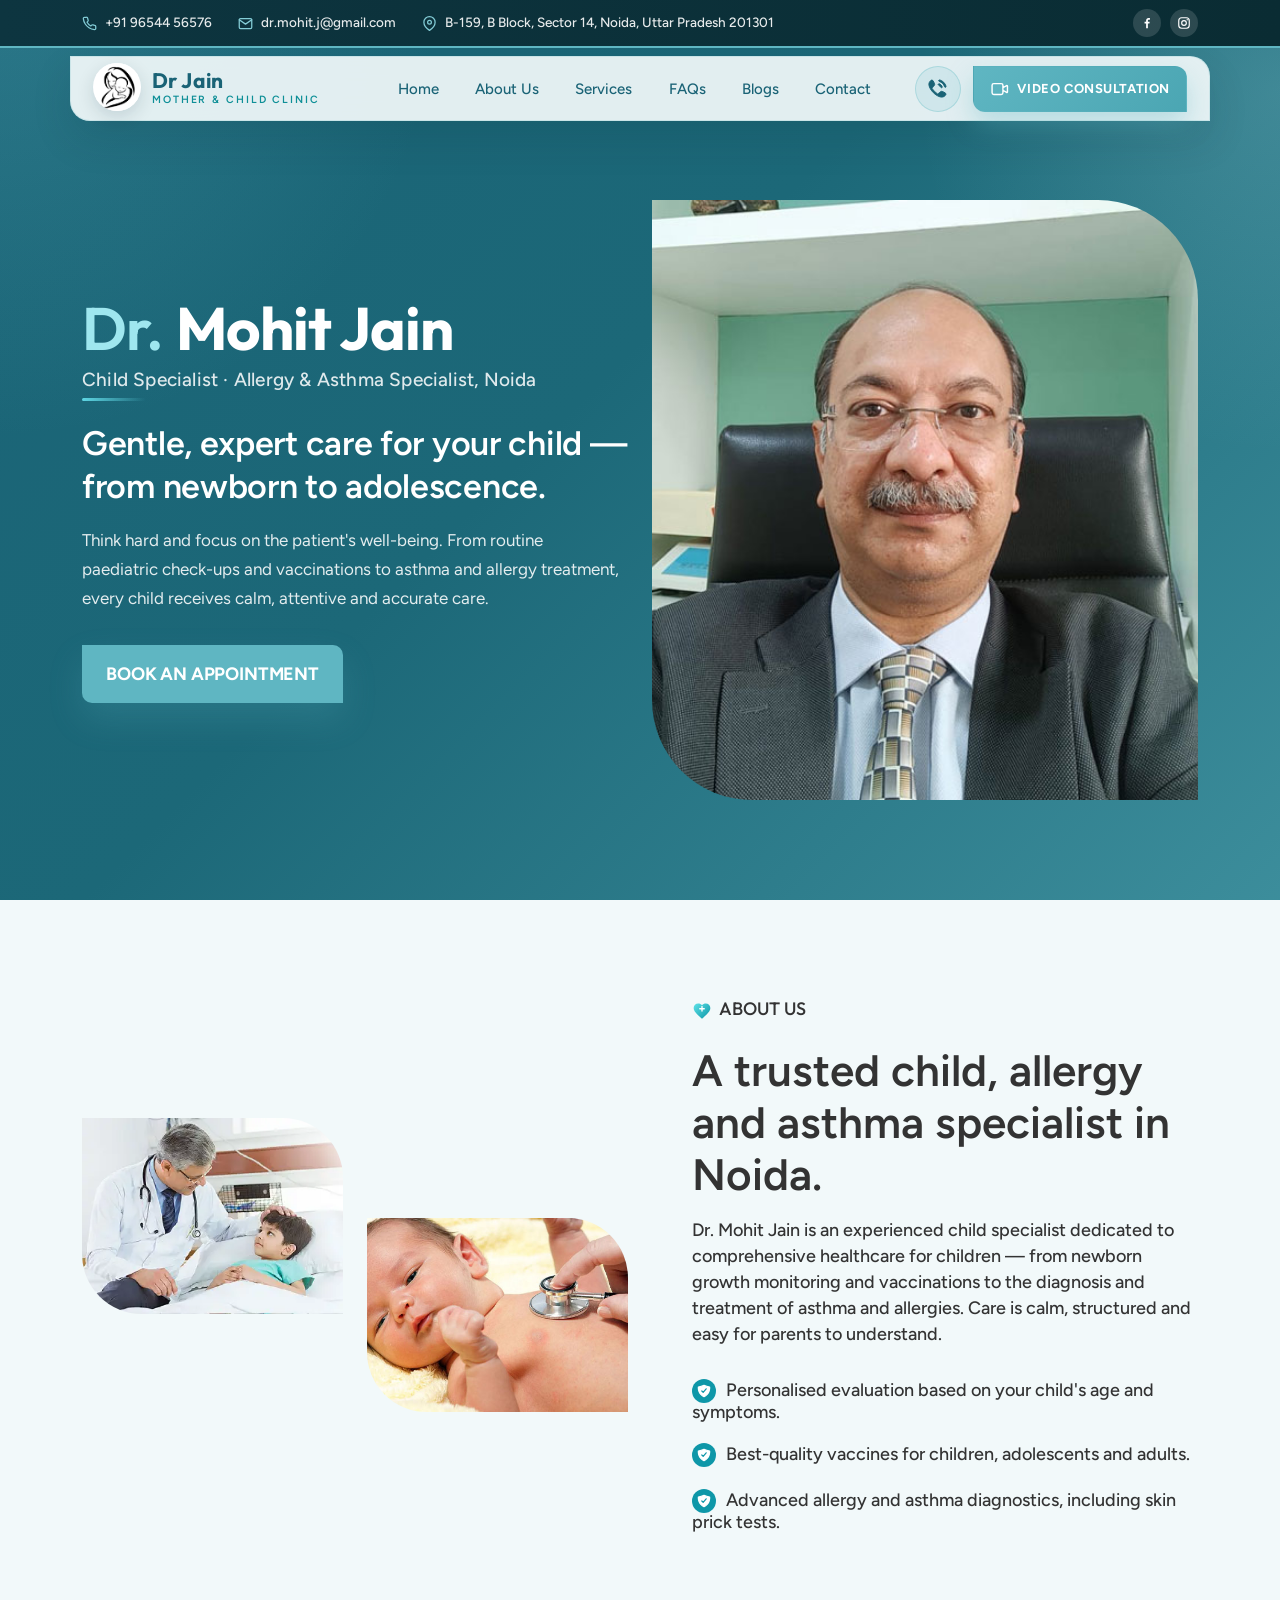
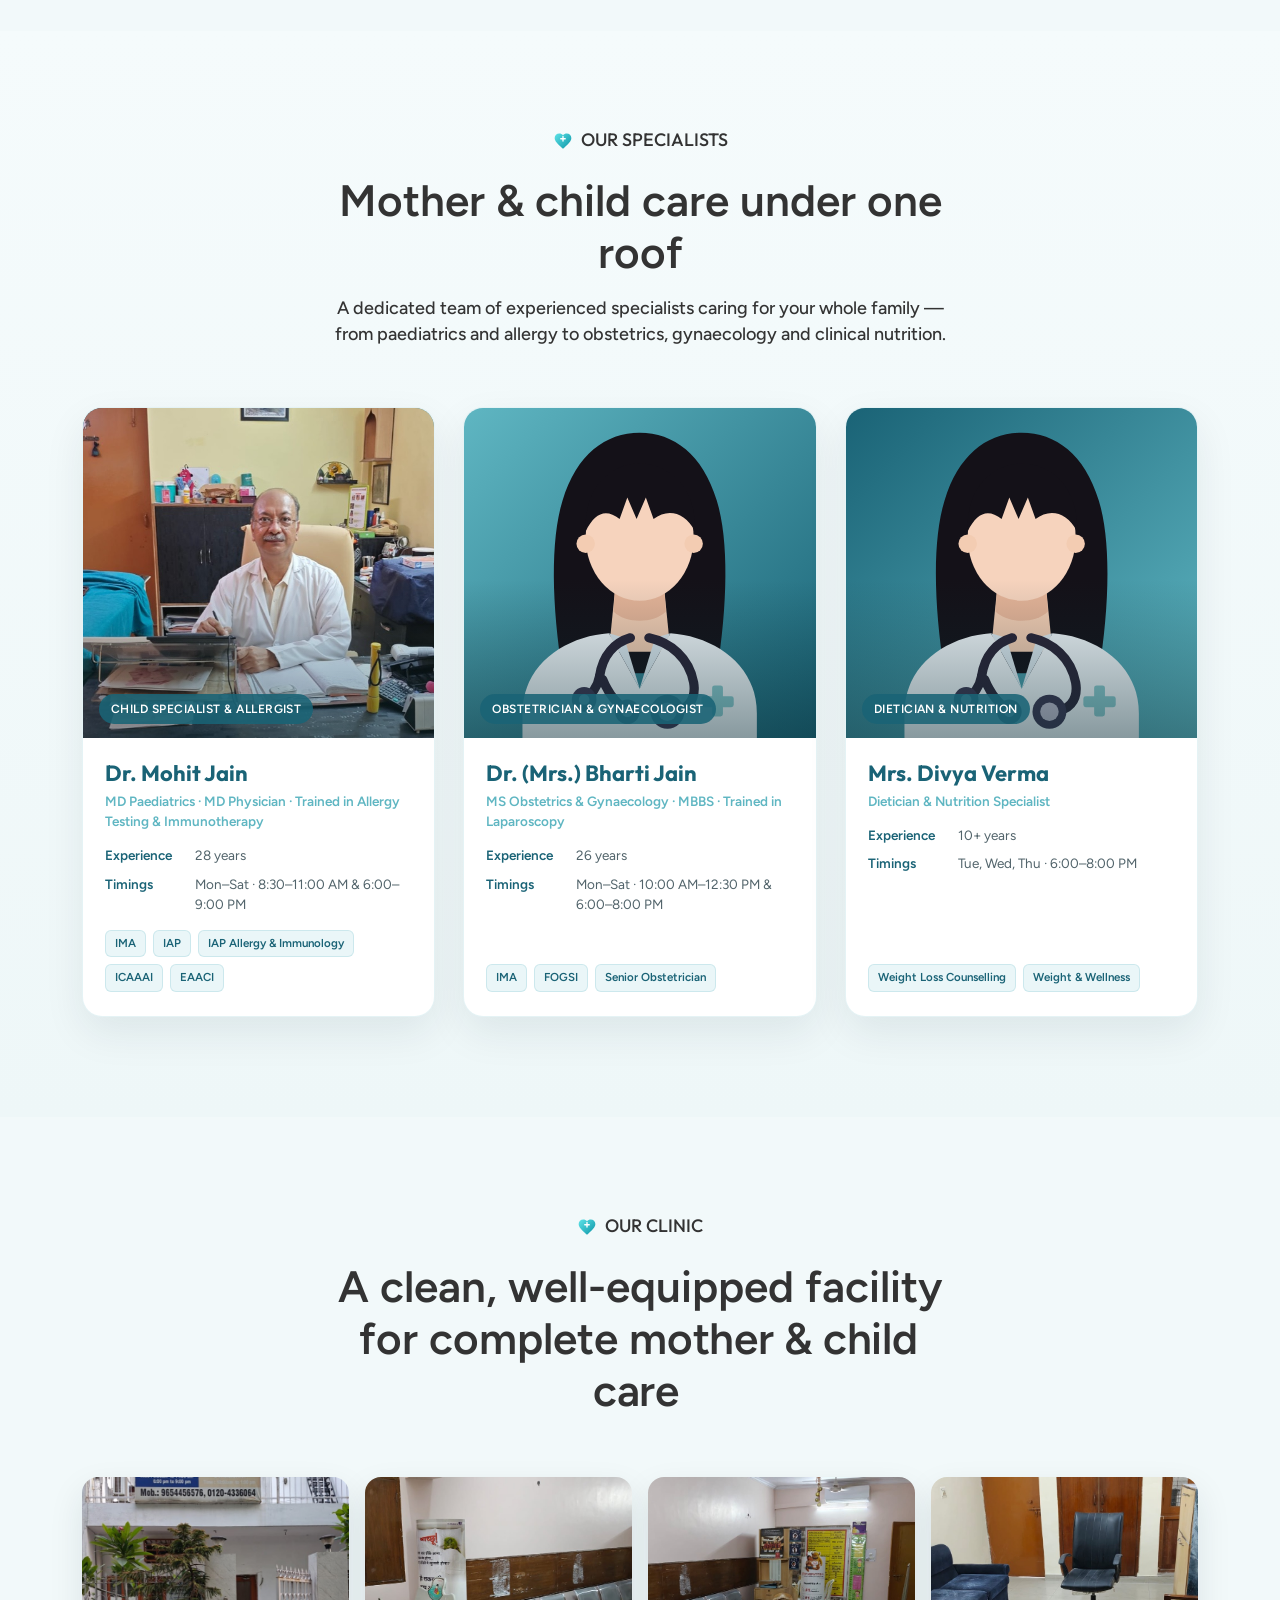
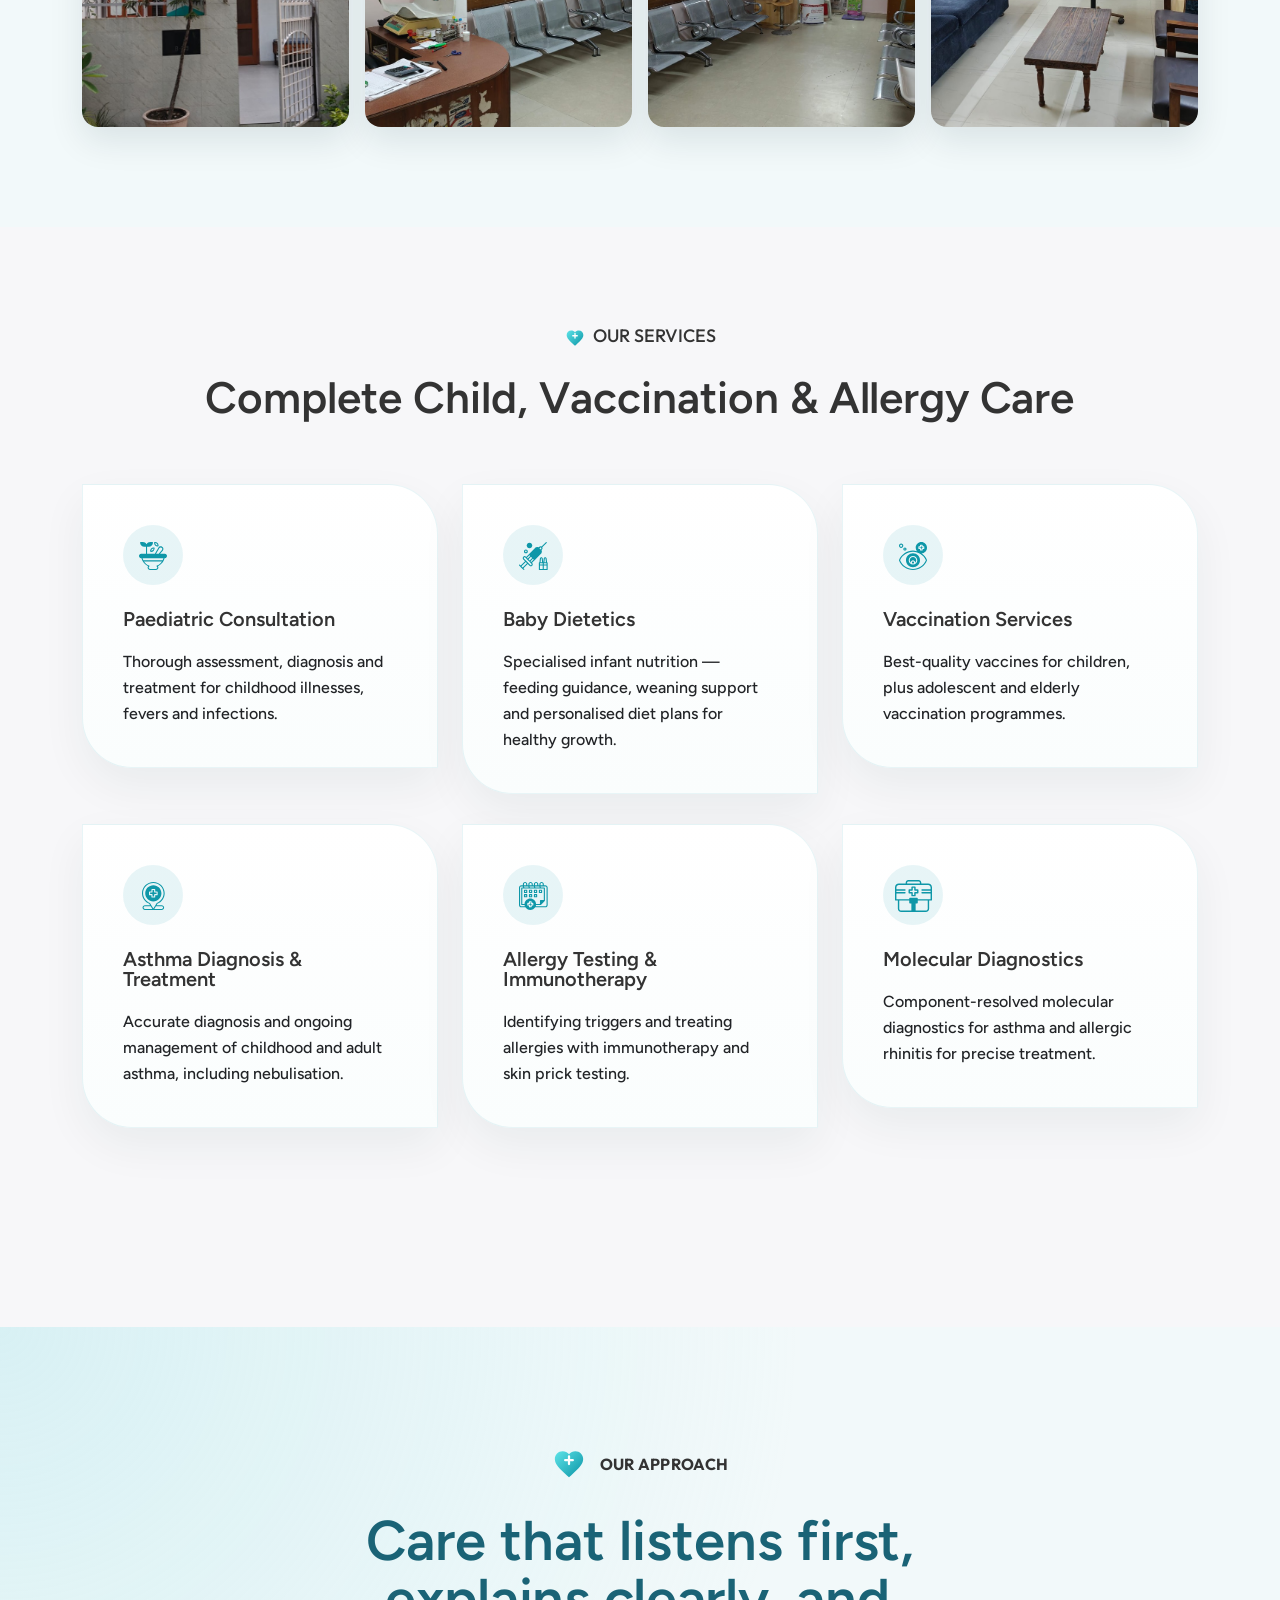
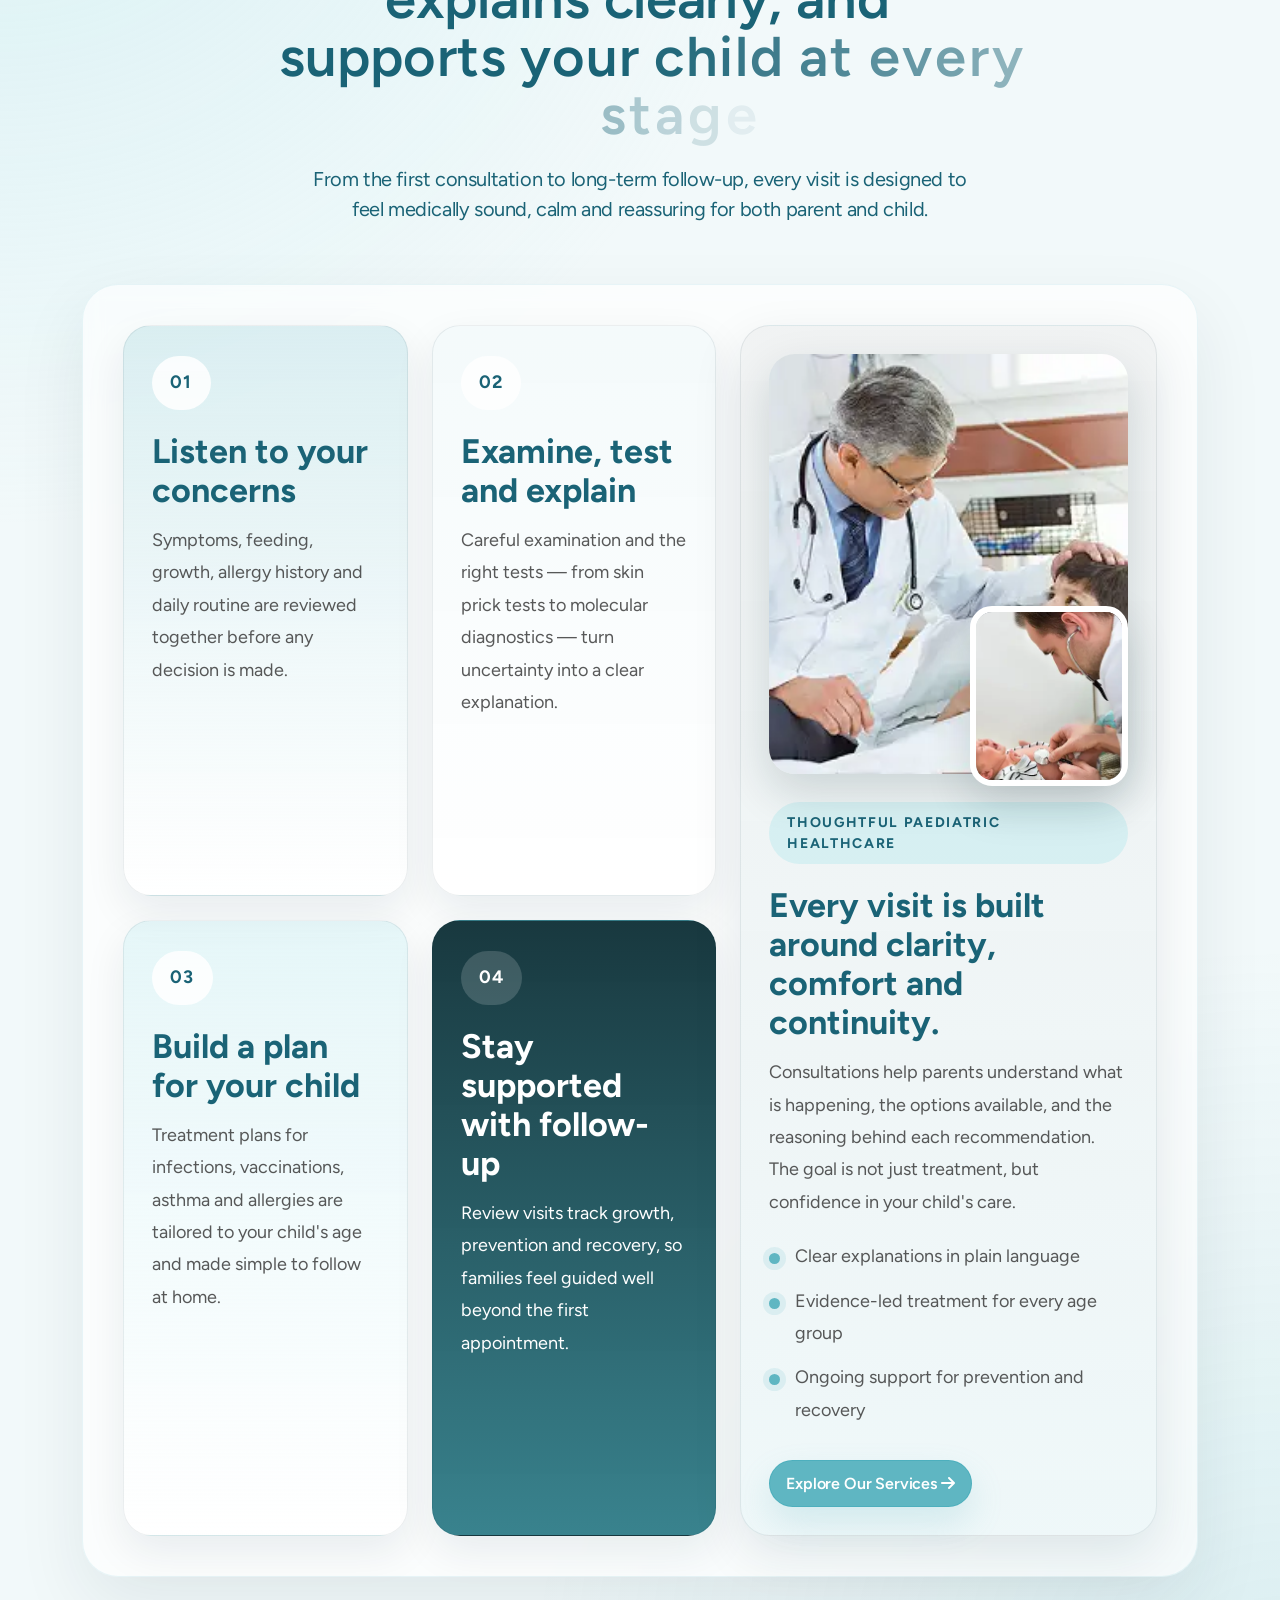
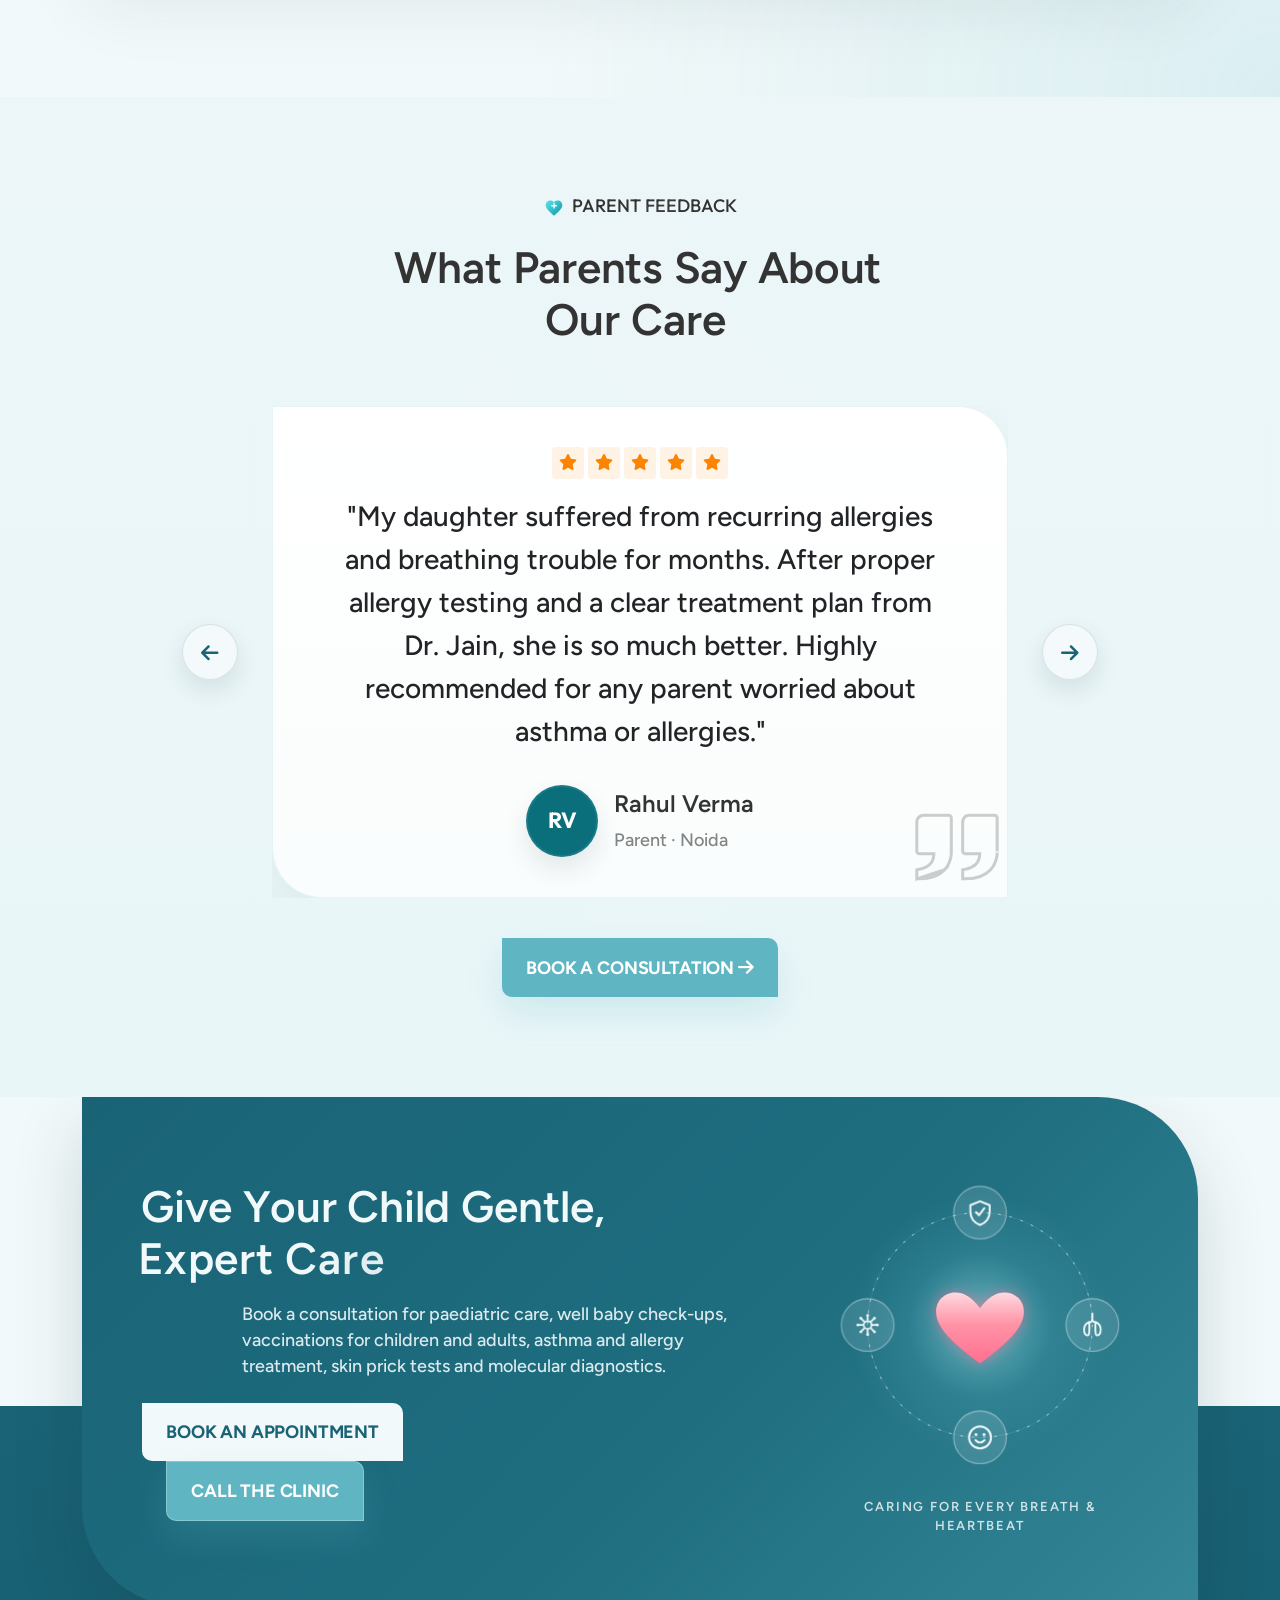
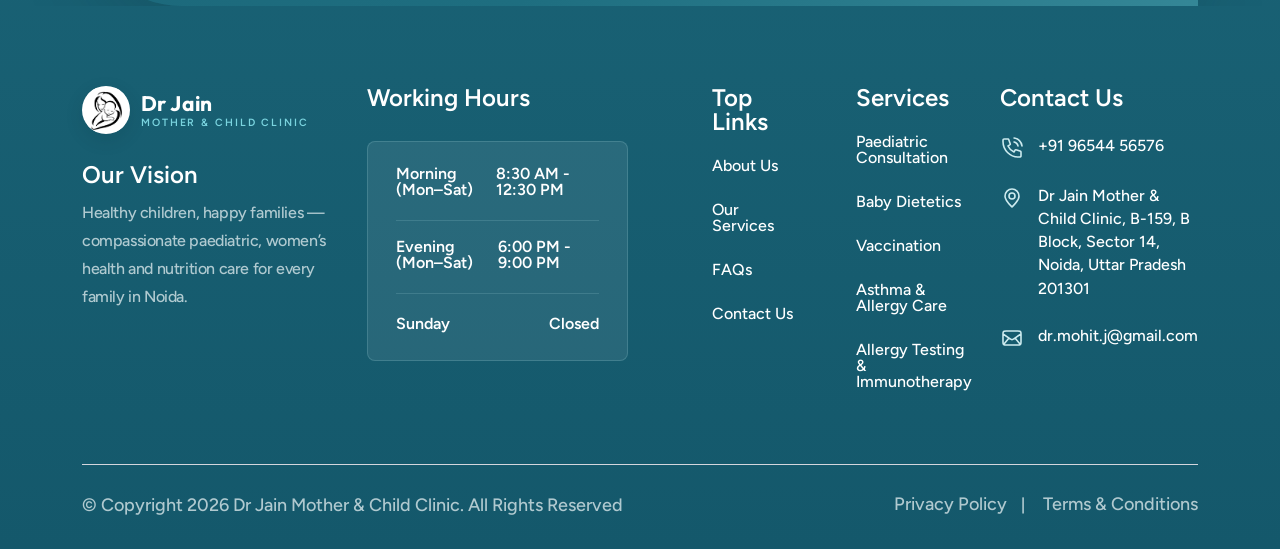
==== commit 48500fa7: "commit" ====
--- a/index.html
+++ b/index.html
@@ -135,6 +135,21 @@
   <!--=====HEADER START=======-->
   <header class="homepage6-body">
     <div id="vl-header-sticky" class="vl-header-area vl-transparent-header">
+      <div class="djmc-topbar">
+        <div class="container">
+          <div class="djmc-topbar-inner">
+            <div class="djmc-topbar-left">
+              <a href="tel:+919654456576" class="djmc-topbar-item"><svg viewBox="0 0 24 24" fill="none" stroke="currentColor" stroke-width="2" stroke-linecap="round" stroke-linejoin="round"><path d="M22 16.92v3a2 2 0 0 1-2.18 2 19.79 19.79 0 0 1-8.63-3.07 19.5 19.5 0 0 1-6-6 19.79 19.79 0 0 1-3.07-8.67A2 2 0 0 1 4.11 2h3a2 2 0 0 1 2 1.72 12.84 12.84 0 0 0 .7 2.81 2 2 0 0 1-.45 2.11L8.09 9.91a16 16 0 0 0 6 6l1.27-1.27a2 2 0 0 1 2.11-.45 12.84 12.84 0 0 0 2.81.7A2 2 0 0 1 22 16.92z"/></svg><span>+91 96544 56576</span></a>
+              <a href="mailto:dr.mohit.j@gmail.com" class="djmc-topbar-item djmc-topbar-email"><svg viewBox="0 0 24 24" fill="none" stroke="currentColor" stroke-width="2" stroke-linecap="round" stroke-linejoin="round"><path d="M4 4h16a2 2 0 0 1 2 2v12a2 2 0 0 1-2 2H4a2 2 0 0 1-2-2V6a2 2 0 0 1 2-2z"/><polyline points="22,6 12,13 2,6"/></svg><span>dr.mohit.j@gmail.com</span></a>
+              <a href="https://www.google.com/maps/search/?api=1&amp;query=Dr+Jain+Mother+%26+Child+Clinic+B-159+Sector+14+Noida" target="_blank" rel="noopener" class="djmc-topbar-item djmc-topbar-addr"><svg viewBox="0 0 24 24" fill="none" stroke="currentColor" stroke-width="2" stroke-linecap="round" stroke-linejoin="round"><path d="M21 10c0 7-9 13-9 13s-9-6-9-13a9 9 0 0 1 18 0z"/><circle cx="12" cy="10" r="3"/></svg><span>B-159, B Block, Sector 14, Noida, Uttar Pradesh 201301</span></a>
+            </div>
+            <div class="djmc-topbar-social">
+              <a href="#" aria-label="Facebook" target="_blank" rel="noopener"><svg viewBox="0 0 24 24" fill="currentColor"><path d="M13.5 21v-8h2.7l.4-3.1h-3.1V7.9c0-.9.25-1.5 1.55-1.5H17V3.6c-.3 0-1.3-.1-2.45-.1-2.42 0-4.05 1.47-4.05 4.17V9.9H7.8V13h2.7v8h3z"/></svg></a>
+              <a href="#" aria-label="Instagram" target="_blank" rel="noopener"><svg viewBox="0 0 24 24" fill="none" stroke="currentColor" stroke-width="2"><rect x="3" y="3" width="18" height="18" rx="5"/><circle cx="12" cy="12" r="4"/><circle cx="17.5" cy="6.5" r="1.2" fill="currentColor" stroke="none"/></svg></a>
+            </div>
+          </div>
+        </div>
+      </div>
       <div class="container">
         <div class="row align-items-center row-bg1">
           <div class="col-lg-2 col-md-6 col-6">
@@ -496,7 +511,7 @@
           <div class="heading6 text-center space-margin60">
             <h5 class="vl-section-subtitle"><img src="assets/img/icons/section-mark.svg" alt=""> Our Clinic</h5>
             <div class="space24"></div>
-            <h2 class="vl-section-title text-anime-style-3">A calm, welcoming space in Sector 14, Noida</h2>
+            <h2 class="vl-section-title text-anime-style-3">A clean, well-equipped facility for complete mother &amp; child care</h2>
           </div>
         </div>
       </div>
--- a/assets/css/main.css
+++ b/assets/css/main.css
@@ -27559,3 +27559,74 @@
   .djmc-test-grid { grid-template-columns: 1fr; }
   .djmc-test-tile--wide { grid-column: auto; }
 }
+
+/* ============================================================
+   TOP UTILITY BAR (above the navbar) — contact info + socials
+   ============================================================ */
+.djmc-topbar {
+  position: relative;
+  z-index: 2;
+  margin-bottom: 8px;
+  background: linear-gradient(90deg, #0d3540 0%, #0a2c33 100%);
+  border-bottom: 2px solid var(--brand-sage);
+}
+.djmc-topbar-inner {
+  display: flex;
+  align-items: center;
+  justify-content: space-between;
+  gap: 18px;
+  padding: 9px 0;
+  flex-wrap: wrap;
+}
+.djmc-topbar-left {
+  display: flex;
+  align-items: center;
+  gap: 26px;
+  flex-wrap: wrap;
+}
+.djmc-topbar-item {
+  display: inline-flex;
+  align-items: center;
+  gap: 8px;
+  color: rgba(255, 255, 255, 0.9);
+  font-size: 13.5px;
+  font-weight: 500;
+  line-height: 1;
+  text-decoration: none;
+  transition: color .3s ease;
+}
+.djmc-topbar-item:hover { color: #ffffff; }
+.djmc-topbar-item svg {
+  width: 15px;
+  height: 15px;
+  flex: 0 0 auto;
+  color: var(--brand-sage-soft);
+}
+.djmc-topbar-social { display: flex; align-items: center; gap: 9px; }
+.djmc-topbar-social a {
+  width: 28px;
+  height: 28px;
+  border-radius: 50%;
+  background: rgba(255, 255, 255, 0.14);
+  color: #ffffff;
+  display: inline-flex;
+  align-items: center;
+  justify-content: center;
+  transition: background .3s ease, transform .3s ease;
+}
+.djmc-topbar-social a:hover { background: var(--brand-sage); transform: translateY(-2px); }
+.djmc-topbar-social svg { width: 14px; height: 14px; }
+
+/* flush the floating header to the very top and hide the bar once sticky */
+.homepage6-body .vl-transparent-header { padding-top: 0; }
+.header-sticky .djmc-topbar { display: none; }
+
+@media (max-width: 1199px) { .djmc-topbar-addr { display: none; } }
+@media (max-width: 991px) {
+  .djmc-topbar-inner { justify-content: center; gap: 14px; }
+}
+@media (max-width: 575px) {
+  .djmc-topbar-email { display: none; }
+  .djmc-topbar-inner { padding: 7px 0; gap: 12px; }
+  .djmc-topbar-left { gap: 16px; }
+}
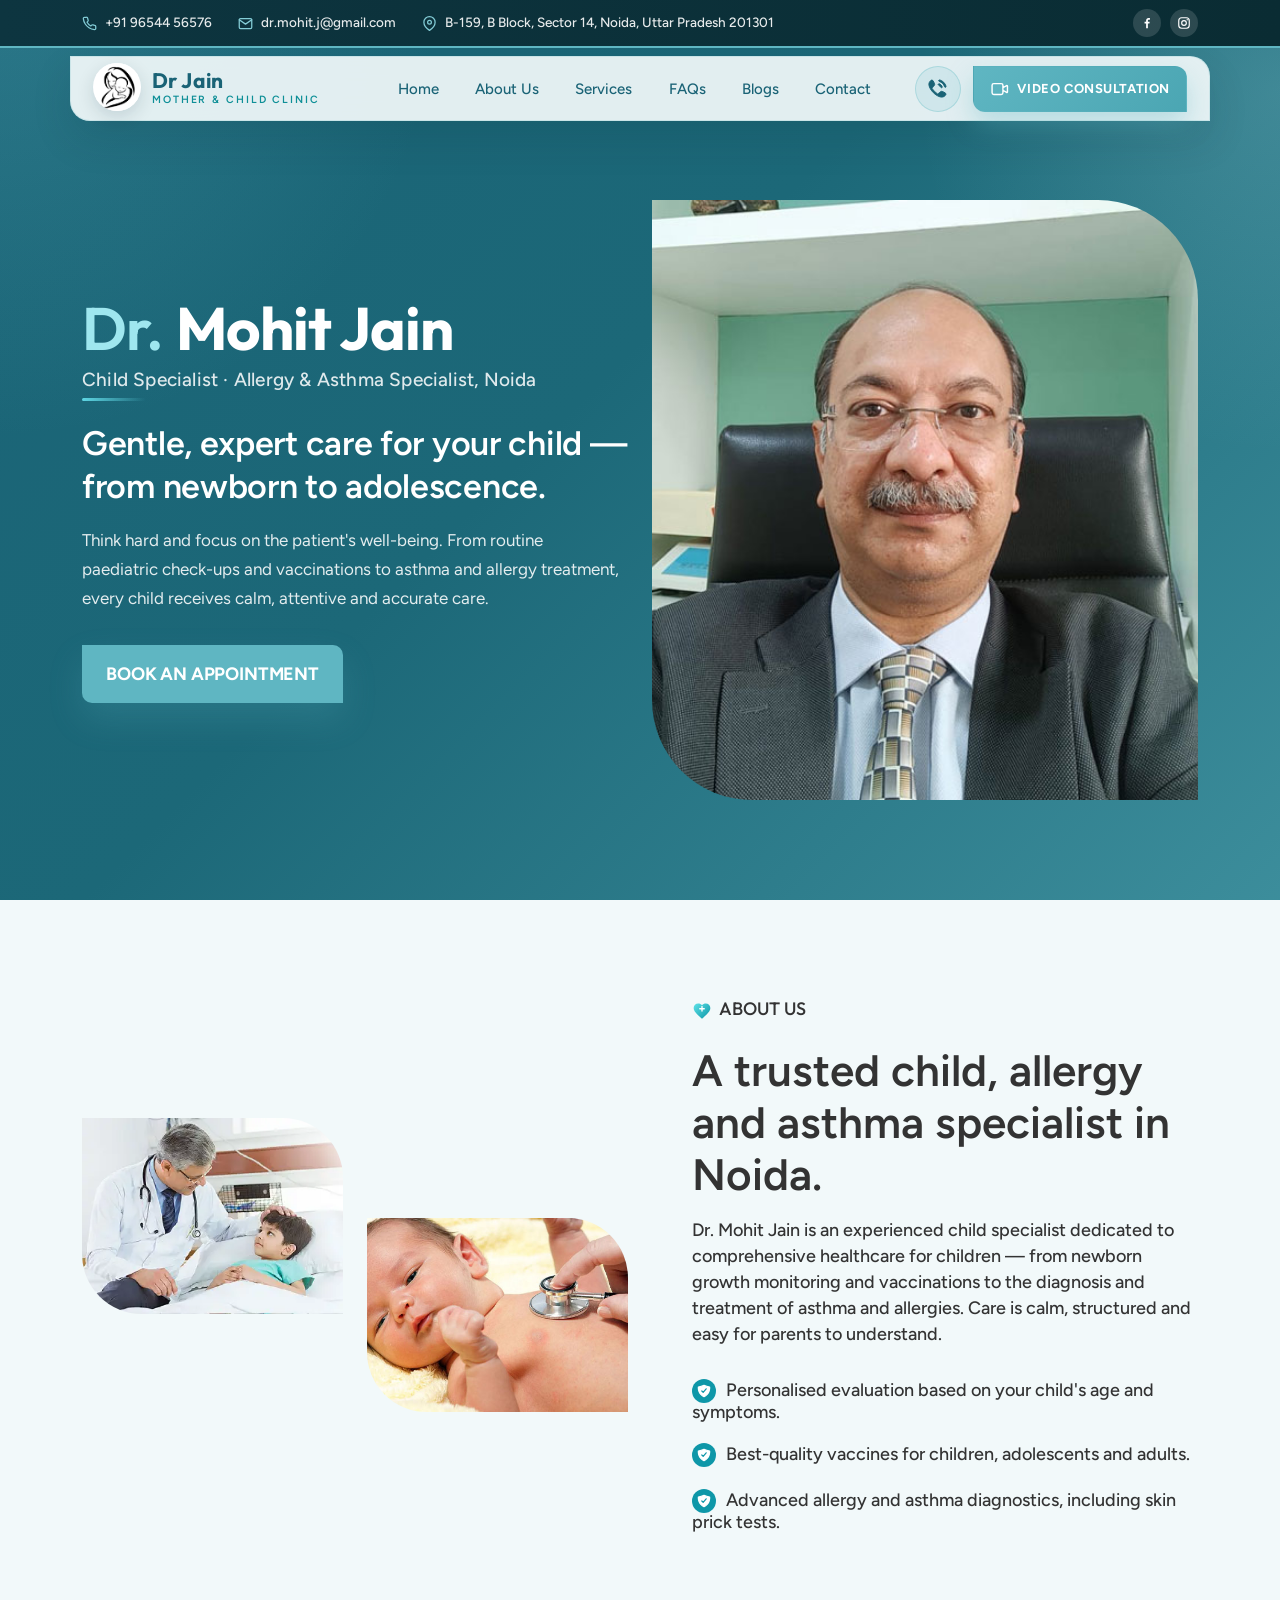
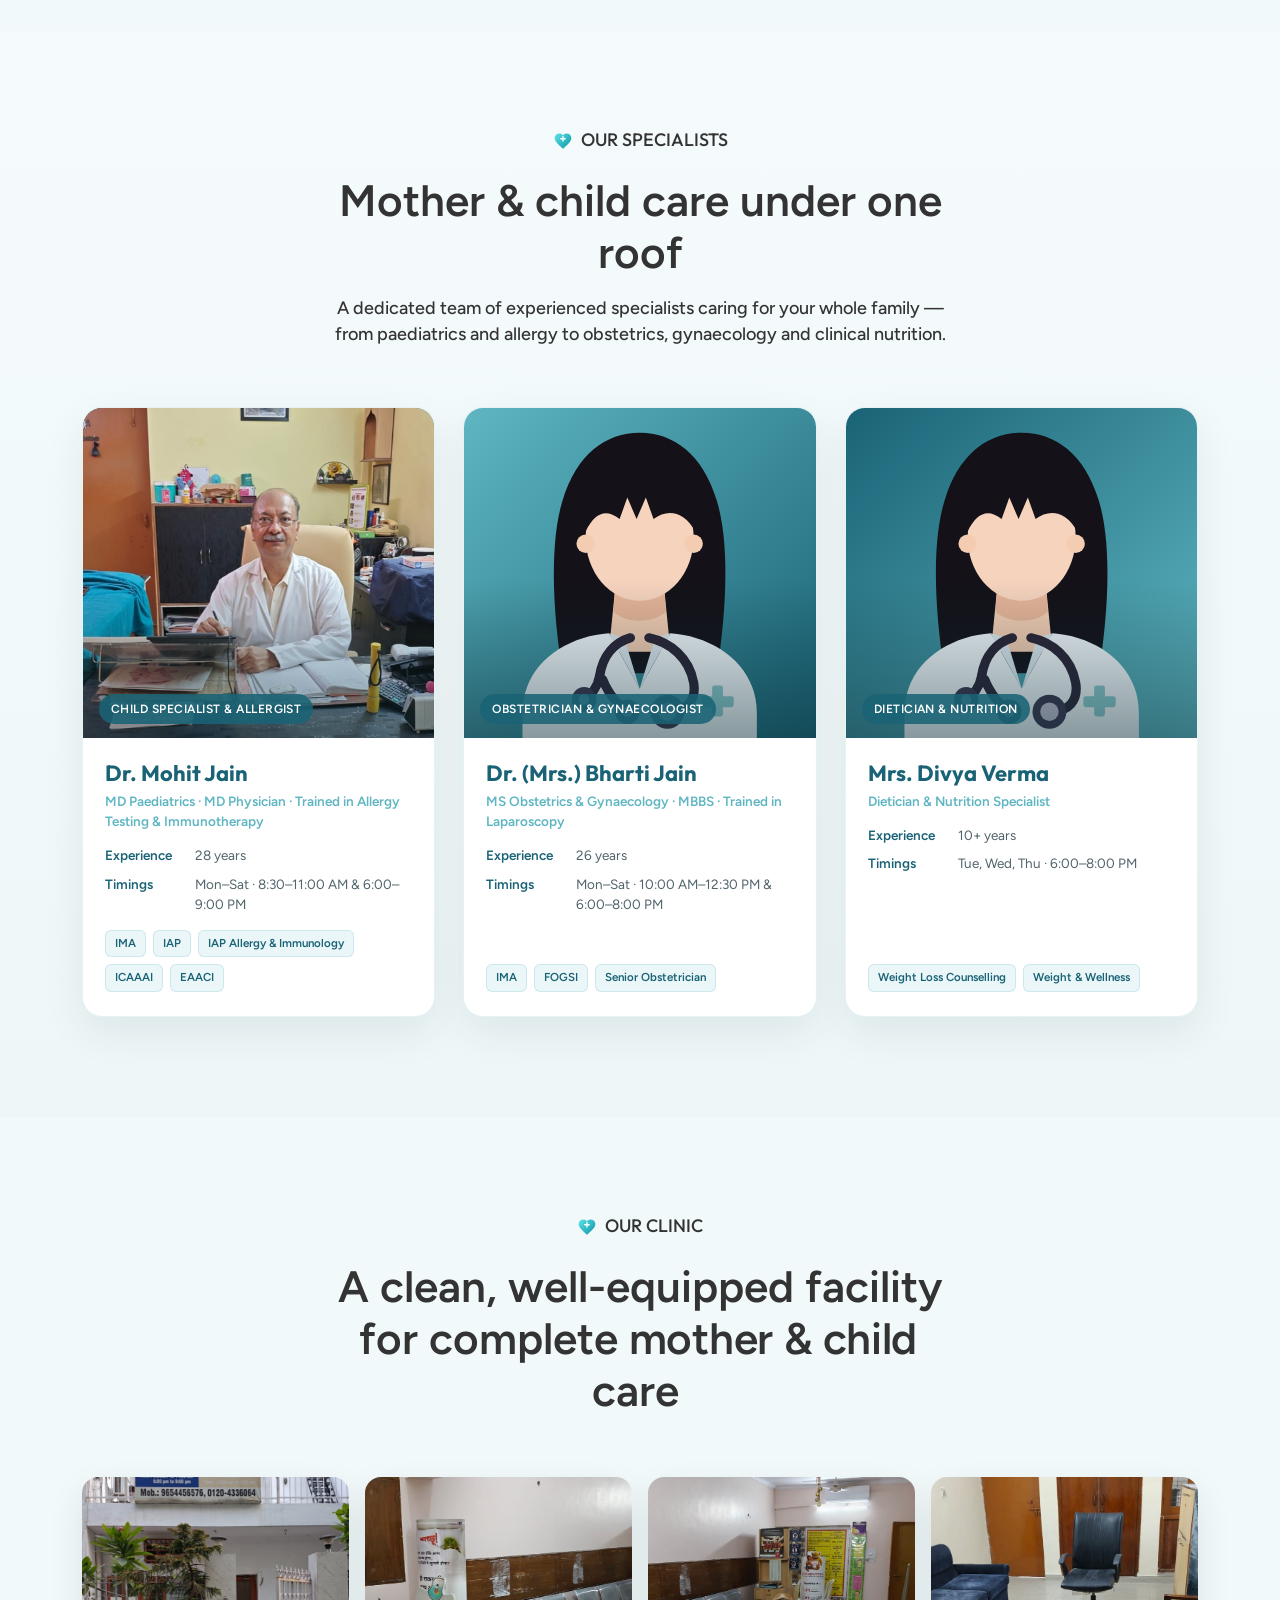
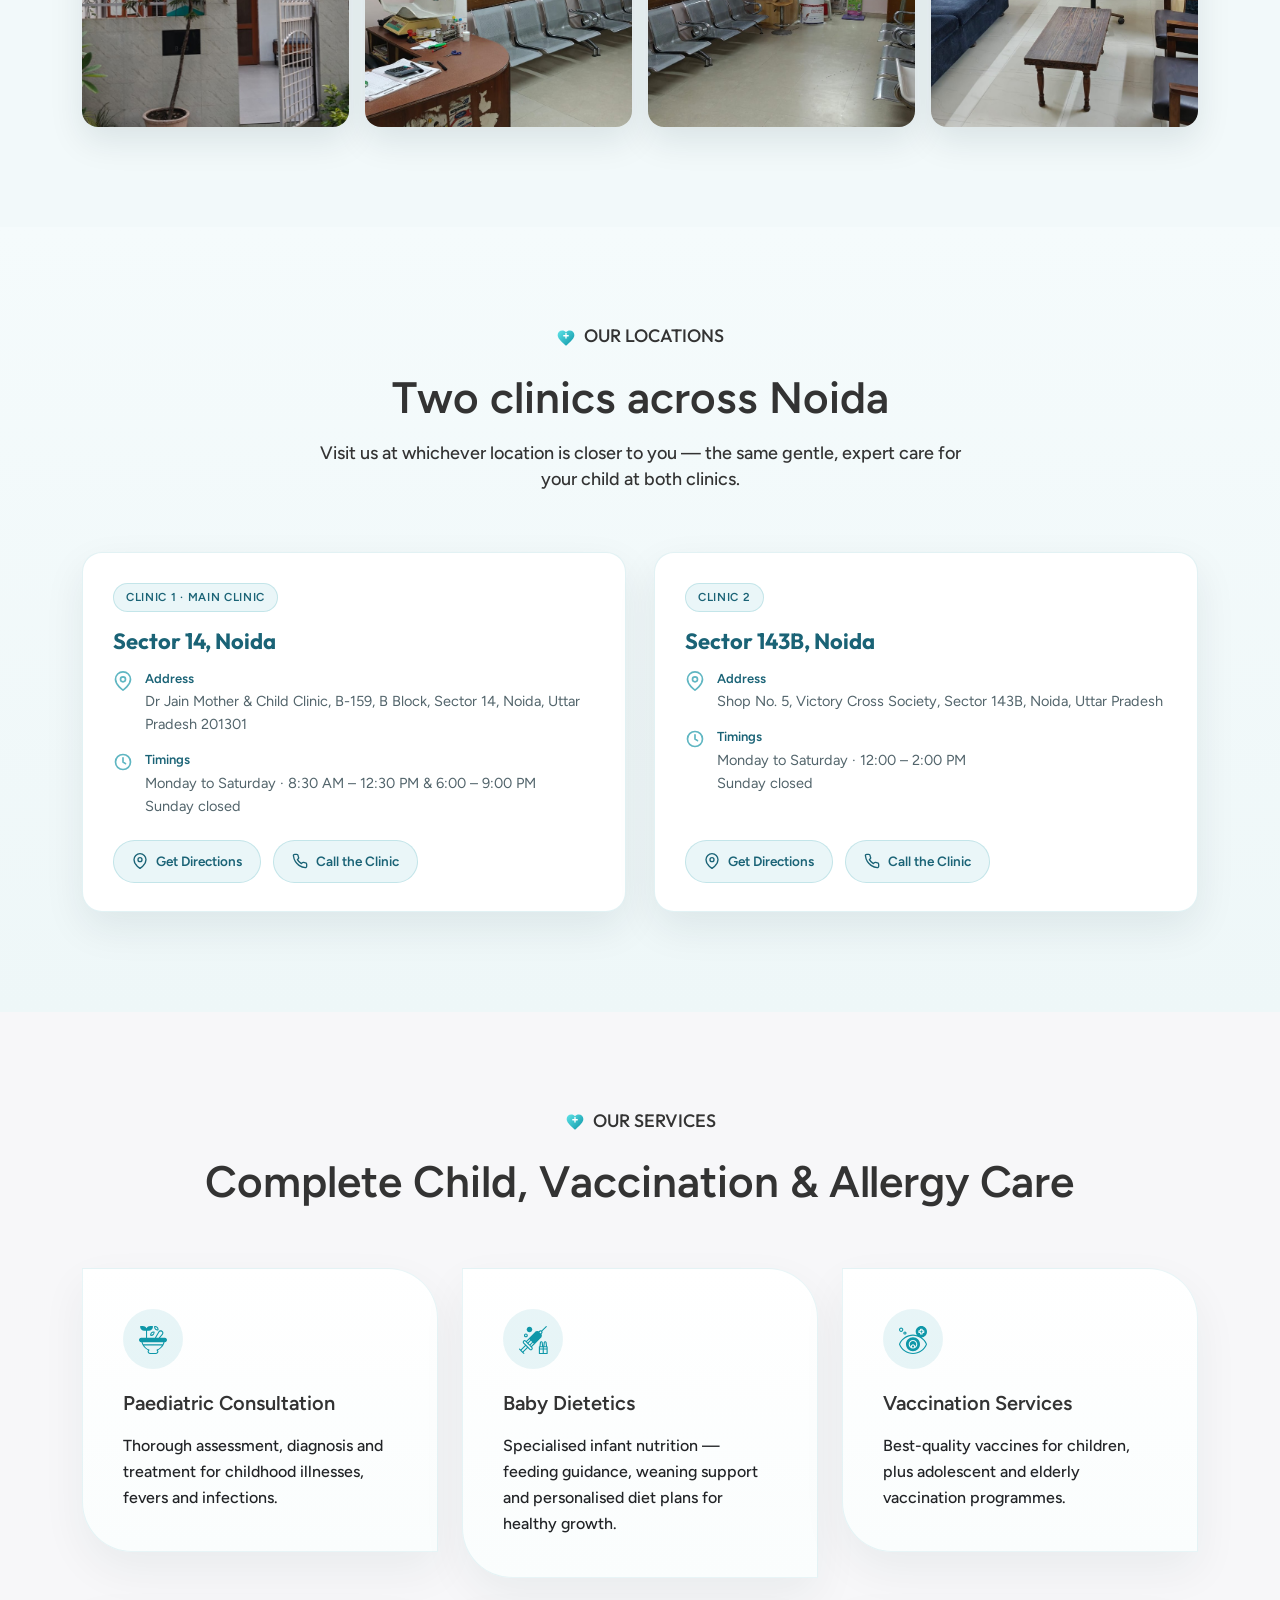
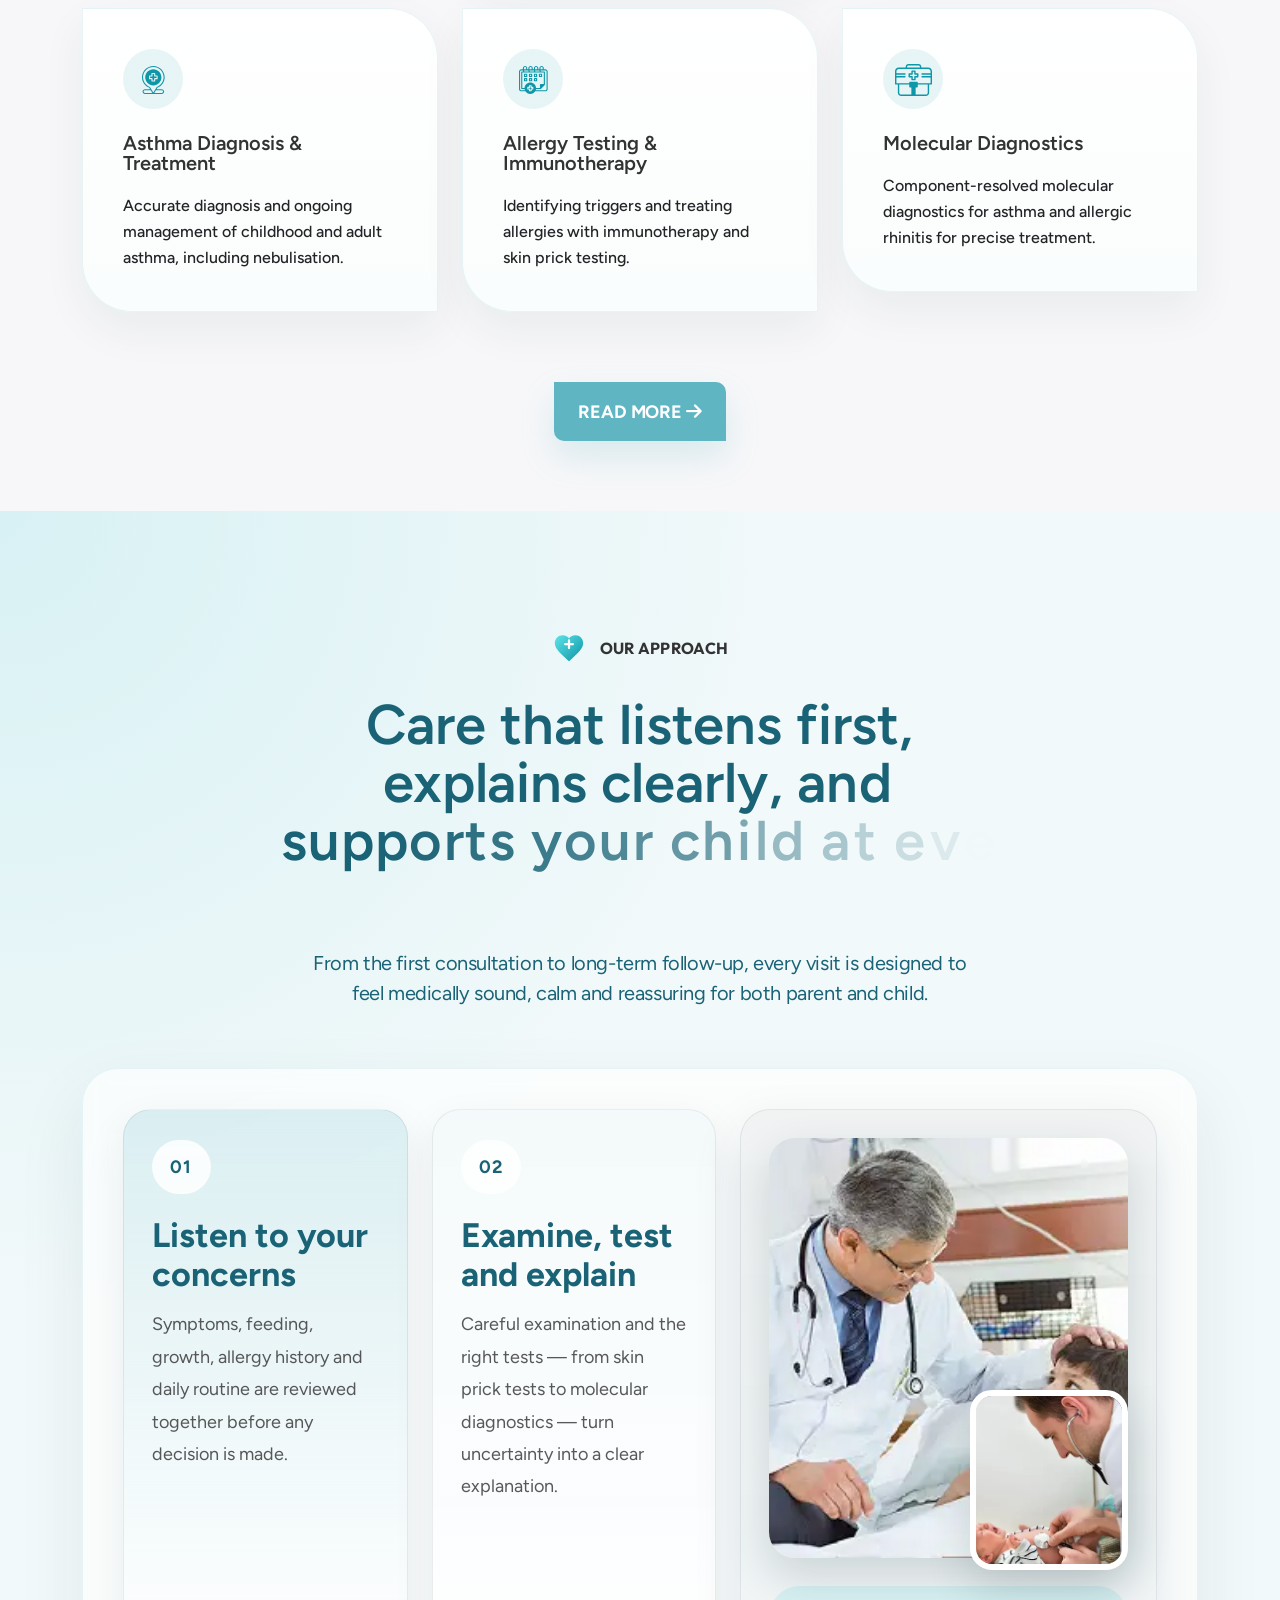
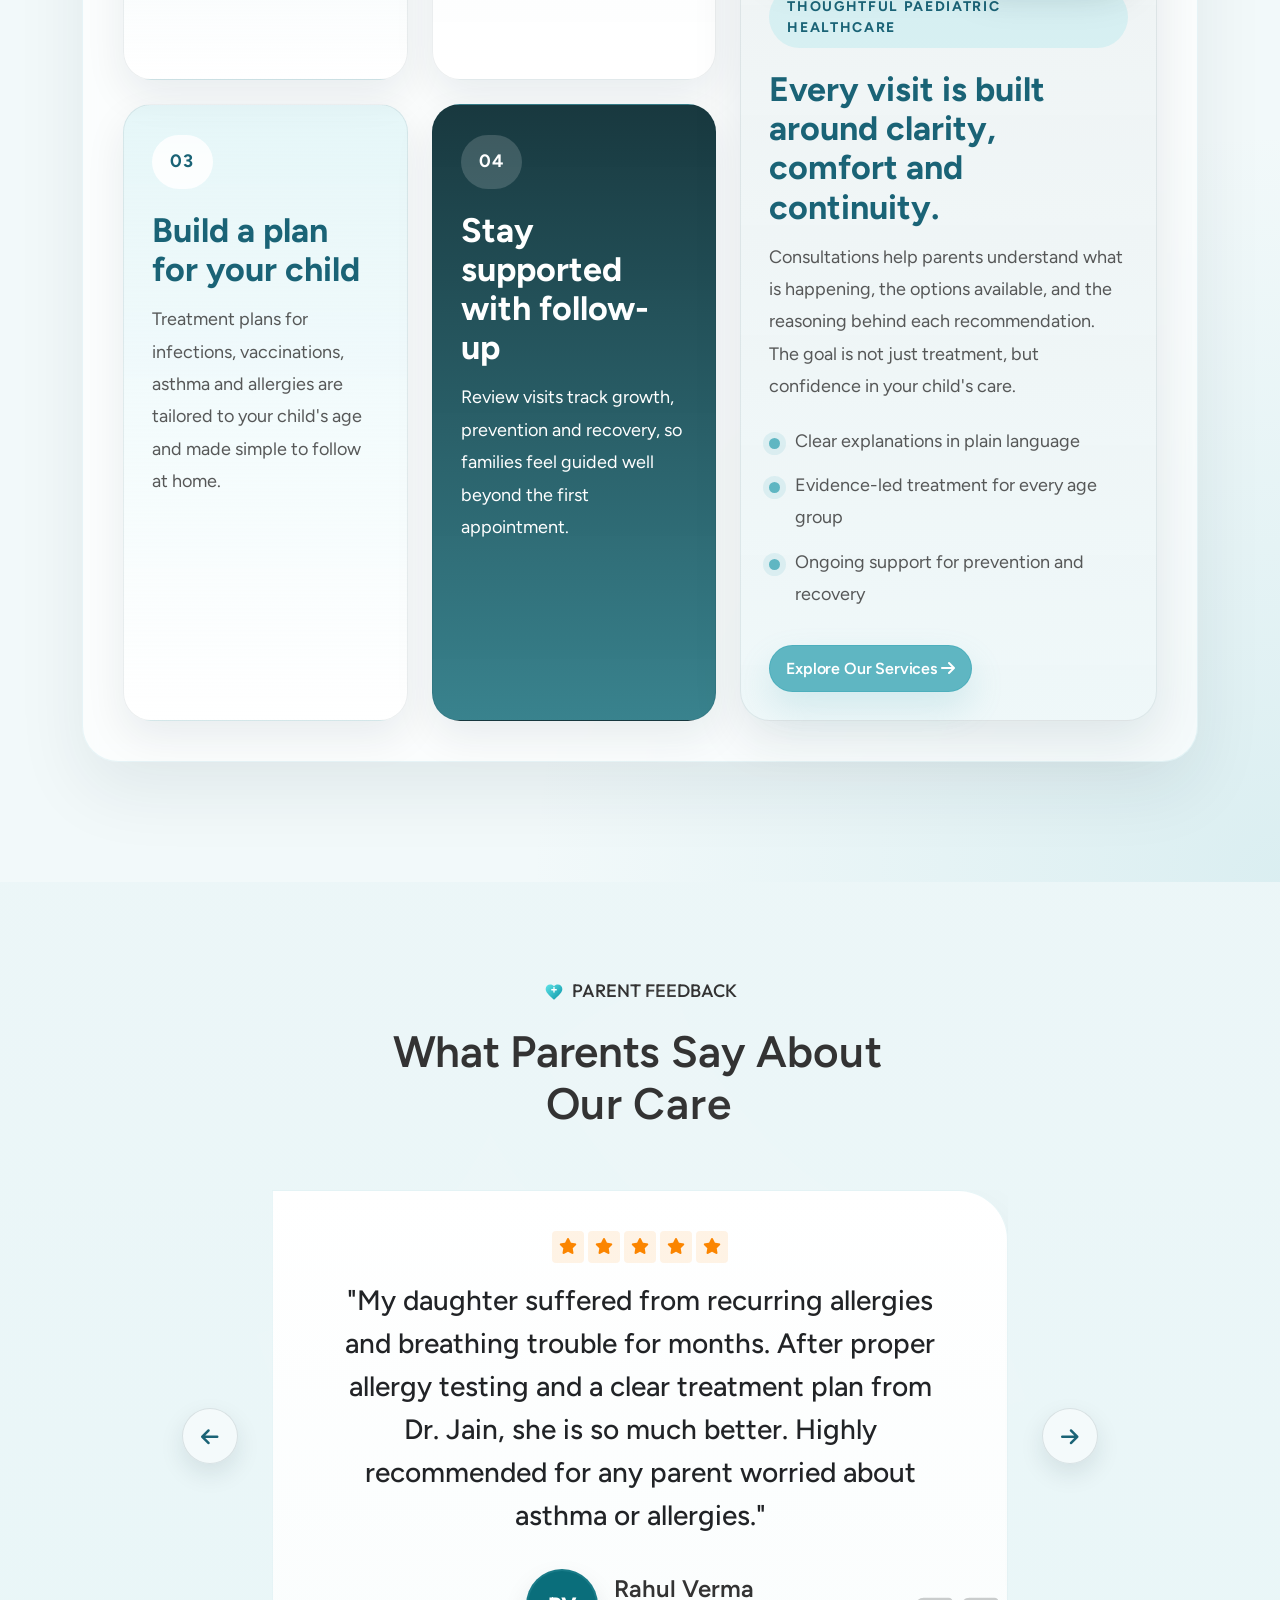
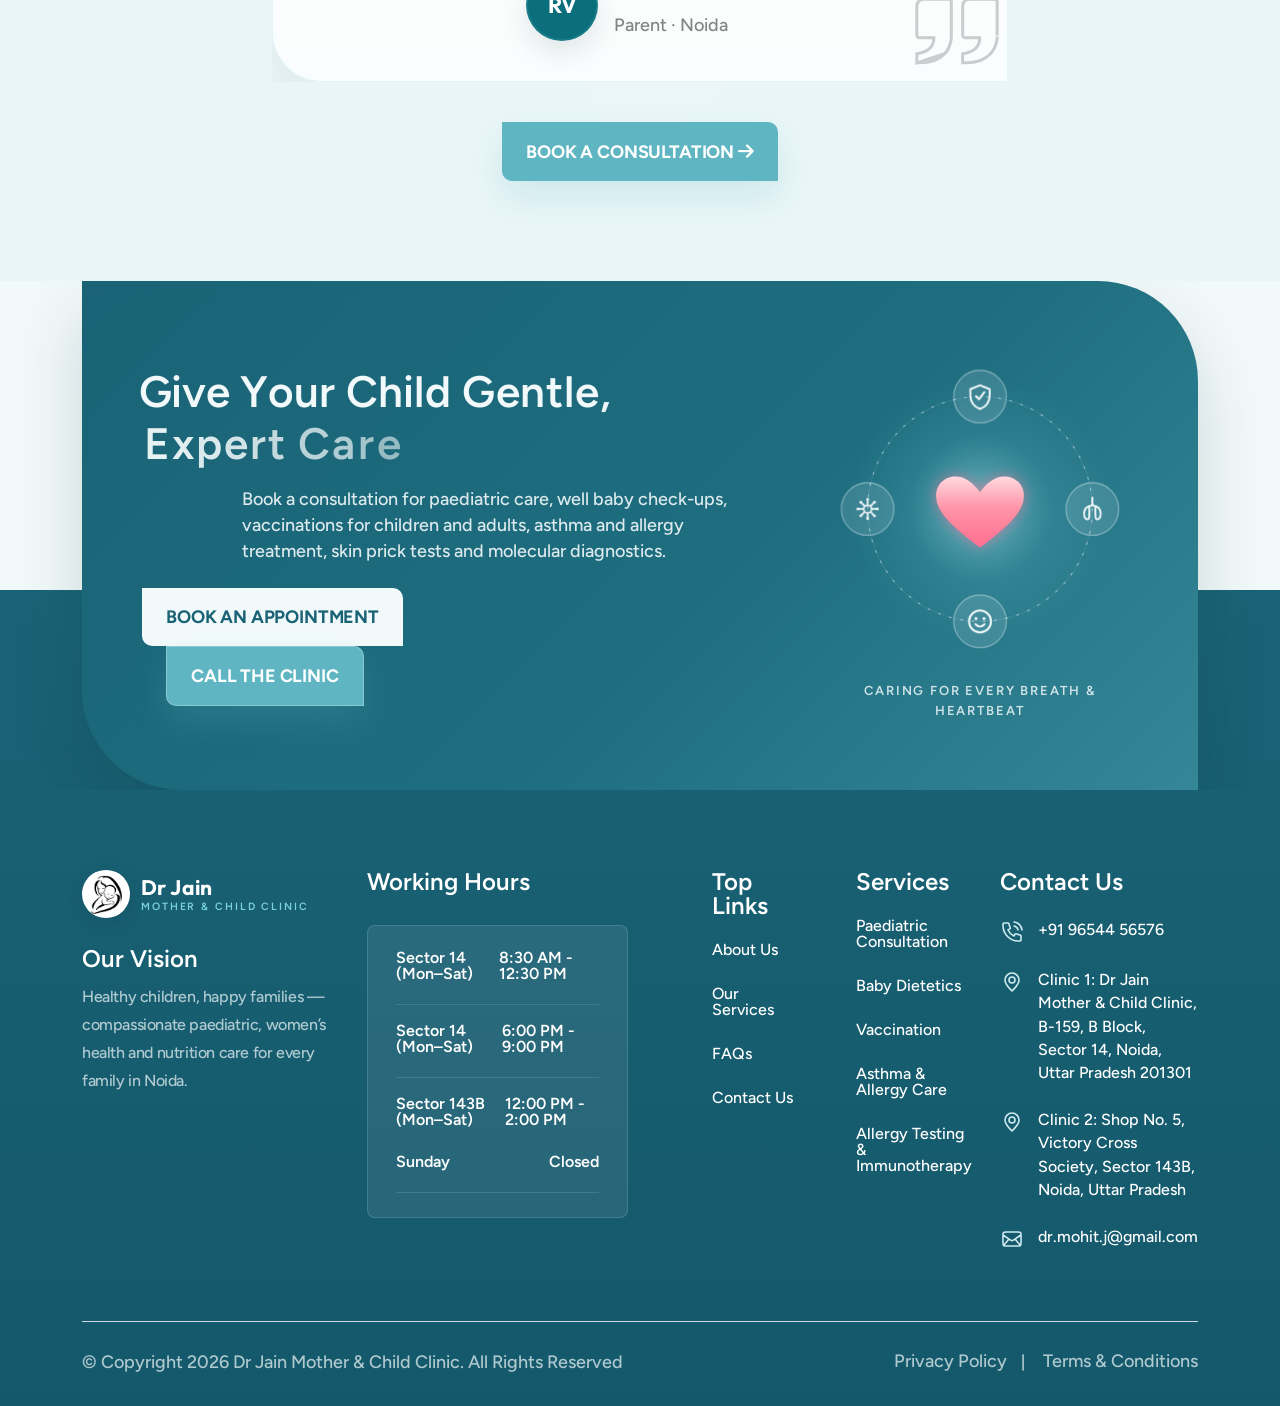
==== commit 708a0d79: "commit" ====
--- a/index.html
+++ b/index.html
@@ -5,7 +5,7 @@
   <meta charset="UTF-8">
   <meta name="viewport" content="width=device-width, initial-scale=1.0">
   <title>Dr Jain Mother &amp; Child Clinic | Paediatric, Vaccination &amp; Allergy Care in Noida</title>
-  <meta name="description" content="Dr Jain Mother &amp; Child Clinic, Sector 14 Noida — Dr. Mohit Jain, Child &amp; Allergy Specialist. Paediatric consultation, well baby clinic, child &amp; adult vaccination, asthma and allergy diagnosis, skin prick tests and molecular diagnostics.">
+  <meta name="description" content="Dr Jain Mother &amp; Child Clinic, Sector 14 &amp; Sector 143B, Noida — Dr. Mohit Jain, Child &amp; Allergy Specialist. Paediatric consultation, well baby clinic, child &amp; adult vaccination, asthma and allergy diagnosis, skin prick tests and molecular diagnostics.">
 
   <!--=====FAB ICON=======-->
   <link rel="icon" href="assets/img/logo/logo.jpeg" type="image/jpeg">
@@ -525,6 +525,75 @@
   </div>
   <!--===== OUR CLINIC GALLERY ENDS =======-->
 
+  <!--===== CLINIC LOCATIONS STARTS =======-->
+  <div class="djmc-clinics-section sp1">
+    <div class="container">
+      <div class="row">
+        <div class="col-lg-7 m-auto">
+          <div class="heading6 text-center space-margin60">
+            <h5 class="vl-section-subtitle"><img src="assets/img/icons/section-mark.svg" alt=""> Our Locations</h5>
+            <div class="space24"></div>
+            <h2 class="vl-section-title text-anime-style-3">Two clinics across Noida</h2>
+            <div class="space16"></div>
+            <p data-aos="fade-up" data-aos-duration="900">Visit us at whichever location is closer to you — the same gentle, expert care for your child at both clinics.</p>
+          </div>
+        </div>
+      </div>
+      <div class="djmc-clinics-grid">
+        <div class="djmc-clinic-card" data-aos="fade-up" data-aos-duration="700">
+          <span class="djmc-clinic-badge">Clinic 1 · Main Clinic</span>
+          <h4>Sector 14, Noida</h4>
+          <div class="djmc-clinic-lines">
+            <div class="djmc-clinic-line">
+              <svg viewBox="0 0 24 24" fill="none" stroke="currentColor" stroke-width="2" stroke-linecap="round" stroke-linejoin="round"><path d="M21 10c0 7-9 13-9 13s-9-6-9-13a9 9 0 0 1 18 0z"/><circle cx="12" cy="10" r="3"/></svg>
+              <div><strong>Address</strong><span>Dr Jain Mother &amp; Child Clinic, B-159, B Block, Sector 14, Noida, Uttar Pradesh 201301</span></div>
+            </div>
+            <div class="djmc-clinic-line">
+              <svg viewBox="0 0 24 24" fill="none" stroke="currentColor" stroke-width="2" stroke-linecap="round" stroke-linejoin="round"><circle cx="12" cy="12" r="9"/><path d="M12 7v5l3 2"/></svg>
+              <div><strong>Timings</strong><span>Monday to Saturday · 8:30 AM – 12:30 PM &amp; 6:00 – 9:00 PM<br>Sunday closed</span></div>
+            </div>
+          </div>
+          <div class="djmc-clinic-actions">
+            <a href="https://www.google.com/maps/search/?api=1&amp;query=Dr+Jain+Mother+%26+Child+Clinic+B-159+Sector+14+Noida" target="_blank" rel="noopener">
+              <svg viewBox="0 0 24 24" fill="none" stroke="currentColor" stroke-width="2" stroke-linecap="round" stroke-linejoin="round"><path d="M21 10c0 7-9 13-9 13s-9-6-9-13a9 9 0 0 1 18 0z"/><circle cx="12" cy="10" r="3"/></svg>
+              Get Directions
+            </a>
+            <a href="tel:+919654456576">
+              <svg viewBox="0 0 24 24" fill="none" stroke="currentColor" stroke-width="2" stroke-linecap="round" stroke-linejoin="round"><path d="M22 16.92v3a2 2 0 0 1-2.18 2 19.79 19.79 0 0 1-8.63-3.07 19.5 19.5 0 0 1-6-6A19.79 19.79 0 0 1 2.12 4.18 2 2 0 0 1 4.11 2h3a2 2 0 0 1 2 1.72c.13.96.36 1.9.7 2.81a2 2 0 0 1-.45 2.11L8.09 9.91a16 16 0 0 0 6 6l1.27-1.27a2 2 0 0 1 2.11-.45c.9.34 1.85.57 2.81.7A2 2 0 0 1 22 16.92z"/></svg>
+              Call the Clinic
+            </a>
+          </div>
+        </div>
+
+        <div class="djmc-clinic-card" data-aos="fade-up" data-aos-duration="850">
+          <span class="djmc-clinic-badge">Clinic 2</span>
+          <h4>Sector 143B, Noida</h4>
+          <div class="djmc-clinic-lines">
+            <div class="djmc-clinic-line">
+              <svg viewBox="0 0 24 24" fill="none" stroke="currentColor" stroke-width="2" stroke-linecap="round" stroke-linejoin="round"><path d="M21 10c0 7-9 13-9 13s-9-6-9-13a9 9 0 0 1 18 0z"/><circle cx="12" cy="10" r="3"/></svg>
+              <div><strong>Address</strong><span>Shop No. 5, Victory Cross Society, Sector 143B, Noida, Uttar Pradesh</span></div>
+            </div>
+            <div class="djmc-clinic-line">
+              <svg viewBox="0 0 24 24" fill="none" stroke="currentColor" stroke-width="2" stroke-linecap="round" stroke-linejoin="round"><circle cx="12" cy="12" r="9"/><path d="M12 7v5l3 2"/></svg>
+              <div><strong>Timings</strong><span>Monday to Saturday · 12:00 – 2:00 PM<br>Sunday closed</span></div>
+            </div>
+          </div>
+          <div class="djmc-clinic-actions">
+            <a href="https://www.google.com/maps/search/?api=1&amp;query=Victory+Crossroads+Sector+143B+Noida" target="_blank" rel="noopener">
+              <svg viewBox="0 0 24 24" fill="none" stroke="currentColor" stroke-width="2" stroke-linecap="round" stroke-linejoin="round"><path d="M21 10c0 7-9 13-9 13s-9-6-9-13a9 9 0 0 1 18 0z"/><circle cx="12" cy="10" r="3"/></svg>
+              Get Directions
+            </a>
+            <a href="tel:+919654456576">
+              <svg viewBox="0 0 24 24" fill="none" stroke="currentColor" stroke-width="2" stroke-linecap="round" stroke-linejoin="round"><path d="M22 16.92v3a2 2 0 0 1-2.18 2 19.79 19.79 0 0 1-8.63-3.07 19.5 19.5 0 0 1-6-6A19.79 19.79 0 0 1 2.12 4.18 2 2 0 0 1 4.11 2h3a2 2 0 0 1 2 1.72c.13.96.36 1.9.7 2.81a2 2 0 0 1-.45 2.11L8.09 9.91a16 16 0 0 0 6 6l1.27-1.27a2 2 0 0 1 2.11-.45c.9.34 1.85.57 2.81.7A2 2 0 0 1 22 16.92z"/></svg>
+              Call the Clinic
+            </a>
+          </div>
+        </div>
+      </div>
+    </div>
+  </div>
+  <!--===== CLINIC LOCATIONS ENDS =======-->
+
   <!--===== SERVICE AREA STARTS =======-->
   <div class="service8-scetion-area sp2">
     <div class="container">
@@ -943,8 +1012,9 @@
             <h4>Working Hours</h4>
             <div class="space28"></div>
             <ul>
-            <li><span><a href="#">Morning (Mon–Sat)</a></span> <span><a href="#">8:30 AM - 12:30 PM</a></span></li>
-            <li><span><a href="#">Evening (Mon–Sat)</a></span> <span><a href="#">6:00 PM - 9:00 PM</a></span></li>
+            <li><span><a href="#">Sector 14 (Mon–Sat)</a></span> <span><a href="#">8:30 AM - 12:30 PM</a></span></li>
+            <li><span><a href="#">Sector 14 (Mon–Sat)</a></span> <span><a href="#">6:00 PM - 9:00 PM</a></span></li>
+            <li><span><a href="#">Sector 143B (Mon–Sat)</a></span> <span><a href="#">12:00 PM - 2:00 PM</a></span></li>
             <li><span><a href="#">Sunday</a></span> <span><a href="#">Closed</a></span></li>
           </ul>
           </div>
@@ -987,7 +1057,7 @@
                       d="M14.05 6C15.0268 6.19057 15.9244 6.66826 16.6281 7.37194C17.3318 8.07561 17.8095 8.97326 18 9.95M14.05 2C16.0793 2.22544 17.9716 3.13417 19.4163 4.57701C20.8609 6.01984 21.7721 7.91101 22 9.94M18.5 21C9.93959 21 3 14.0604 3 5.5C3 5.11378 3.01413 4.73086 3.04189 4.35173C3.07375 3.91662 3.08968 3.69907 3.2037 3.50103C3.29814 3.33701 3.4655 3.18146 3.63598 3.09925C3.84181 3 4.08188 3 4.56201 3H7.37932C7.78308 3 7.98496 3 8.15802 3.06645C8.31089 3.12515 8.44701 3.22049 8.55442 3.3441C8.67601 3.48403 8.745 3.67376 8.88299 4.05321L10.0491 7.26005C10.2096 7.70153 10.2899 7.92227 10.2763 8.1317C10.2643 8.31637 10.2012 8.49408 10.0942 8.64506C9.97286 8.81628 9.77145 8.93713 9.36863 9.17882L8 10C9.2019 12.6489 11.3501 14.7999 14 16L14.8212 14.6314C15.0629 14.2285 15.1837 14.0271 15.3549 13.9058C15.5059 13.7988 15.6836 13.7357 15.8683 13.7237C16.0777 13.7101 16.2985 13.7904 16.74 13.9509L19.9468 15.117C20.3262 15.255 20.516 15.324 20.6559 15.4456C20.7795 15.553 20.8749 15.6891 20.9335 15.842C21 16.015 21 16.2169 21 16.6207V19.438C21 19.9181 21 20.1582 20.9007 20.364C20.8185 20.5345 20.663 20.7019 20.499 20.7963C20.3009 20.9103 20.0834 20.9262 19.6483 20.9581C19.2691 20.9859 18.8862 21 18.5 21Z"
                       stroke="currentColor" stroke-width="1.6" stroke-linecap="round" stroke-linejoin="round" />
                   </svg> +91 96544 56576</a></li>
-              <li><a href="#"><svg xmlns="http://www.w3.org/2000/svg" width="24" height="24" viewBox="0 0 24 24"
+              <li><a href="https://www.google.com/maps/search/?api=1&amp;query=Dr+Jain+Mother+%26+Child+Clinic+B-159+Sector+14+Noida" target="_blank" rel="noopener"><svg xmlns="http://www.w3.org/2000/svg" width="24" height="24" viewBox="0 0 24 24"
                     fill="none">
                     <path
                       d="M12 21C15.5 17.4 19 14.1764 19 10.2C19 6.22355 15.866 3 12 3C8.13401 3 5 6.22355 5 10.2C5 14.1764 8.5 17.4 12 21Z"
@@ -995,7 +1065,17 @@
                     <path
                       d="M12 13C13.6569 13 15 11.6569 15 10C15 8.34315 13.6569 7 12 7C10.3431 7 9 8.34315 9 10C9 11.6569 10.3431 13 12 13Z"
                       stroke="currentColor" stroke-width="1.6" stroke-linecap="round" stroke-linejoin="round" />
-                  </svg> Dr Jain Mother & Child Clinic, B-159, B Block, Sector 14, Noida, Uttar Pradesh 201301</a>
+                  </svg> Clinic 1: Dr Jain Mother & Child Clinic, B-159, B Block, Sector 14, Noida, Uttar Pradesh 201301</a>
+              </li>
+              <li><a href="https://www.google.com/maps/search/?api=1&amp;query=Victory+Crossroads+Sector+143B+Noida" target="_blank" rel="noopener"><svg xmlns="http://www.w3.org/2000/svg" width="24" height="24" viewBox="0 0 24 24"
+                    fill="none">
+                    <path
+                      d="M12 21C15.5 17.4 19 14.1764 19 10.2C19 6.22355 15.866 3 12 3C8.13401 3 5 6.22355 5 10.2C5 14.1764 8.5 17.4 12 21Z"
+                      stroke="currentColor" stroke-width="1.6" stroke-linecap="round" stroke-linejoin="round" />
+                    <path
+                      d="M12 13C13.6569 13 15 11.6569 15 10C15 8.34315 13.6569 7 12 7C10.3431 7 9 8.34315 9 10C9 11.6569 10.3431 13 12 13Z"
+                      stroke="currentColor" stroke-width="1.6" stroke-linecap="round" stroke-linejoin="round" />
+                  </svg> Clinic 2: Shop No. 5, Victory Cross Society, Sector 143B, Noida, Uttar Pradesh</a>
               </li>
               <li><a href="mailto:dr.mohit.j@gmail.com"><svg xmlns="http://www.w3.org/2000/svg" width="24" height="24"
                     viewBox="0 0 24 24" fill="none">
--- a/assets/css/main.css
+++ b/assets/css/main.css
@@ -27630,3 +27630,87 @@
   .djmc-topbar-inner { padding: 7px 0; gap: 12px; }
   .djmc-topbar-left { gap: 16px; }
 }
+
+/* ============================================================
+   Our Clinic Locations — two-branch cards (Sector 14 + Sector 143B)
+   ============================================================ */
+.djmc-clinics-section { background: linear-gradient(180deg, #f5fbfc 0%, #eef7f8 100%); }
+.djmc-clinics-grid {
+  display: grid;
+  grid-template-columns: repeat(2, 1fr);
+  gap: 28px;
+}
+.djmc-clinic-card {
+  display: flex;
+  flex-direction: column;
+  background: #fff;
+  border: 1px solid rgba(95, 182, 194, 0.18);
+  border-radius: 20px;
+  padding: 30px 30px 28px;
+  box-shadow: 0 16px 40px rgba(10, 44, 51, 0.08);
+  transition: transform .4s ease, box-shadow .4s ease;
+}
+.djmc-clinic-card:hover { transform: translateY(-6px); box-shadow: 0 26px 56px rgba(10, 44, 51, 0.15); }
+.djmc-clinic-badge {
+  align-self: flex-start;
+  font-size: 11.5px;
+  font-weight: 600;
+  letter-spacing: .06em;
+  text-transform: uppercase;
+  color: #1a6376;
+  background: #eaf6f8;
+  border: 1px solid rgba(95, 182, 194, 0.28);
+  padding: 5px 12px;
+  border-radius: 999px;
+  margin-bottom: 16px;
+}
+.djmc-clinic-card h4 {
+  margin: 0 0 14px;
+  font-family: var(--ztc-family-font2), 'Outfit', sans-serif;
+  font-size: 22px;
+  font-weight: 700;
+  color: #1a6376;
+}
+.djmc-clinic-lines { display: flex; flex-direction: column; gap: 14px; margin-bottom: 22px; }
+.djmc-clinic-line { display: flex; gap: 12px; align-items: flex-start; }
+.djmc-clinic-line svg {
+  width: 20px; height: 20px; flex: 0 0 20px;
+  margin-top: 2px; color: #5fb6c2;
+}
+.djmc-clinic-line strong {
+  display: block;
+  font-size: 13px;
+  font-weight: 600;
+  color: #1a6376;
+  margin-bottom: 2px;
+}
+.djmc-clinic-line span { display: block; font-size: 14.5px; color: #52646b; line-height: 1.6; }
+.djmc-clinic-actions { display: flex; flex-wrap: wrap; gap: 12px; margin-top: auto; }
+.djmc-clinic-actions a {
+  display: inline-flex;
+  align-items: center;
+  gap: 8px;
+  font-size: 13.5px;
+  font-weight: 600;
+  color: #1a6376;
+  background: #eaf6f8;
+  border: 1px solid rgba(95, 182, 194, 0.28);
+  padding: 10px 18px;
+  border-radius: 999px;
+  transition: background .3s ease, color .3s ease, transform .3s ease;
+}
+.djmc-clinic-actions a:hover { background: #5fb6c2; color: #fff; transform: translateY(-2px); }
+.djmc-clinic-actions svg { width: 16px; height: 16px; }
+.djmc-clinic-map {
+  margin-top: 22px;
+  border-radius: 16px;
+  overflow: hidden;
+  border: 1px solid rgba(95, 182, 194, 0.2);
+}
+.djmc-clinic-map iframe { width: 100%; height: 240px; border: 0; display: block; }
+@media (max-width: 991px) {
+  .djmc-clinics-grid { grid-template-columns: 1fr; max-width: 560px; margin: 0 auto; }
+}
+@media (max-width: 575px) {
+  .djmc-clinic-card { padding: 24px 22px; }
+}
